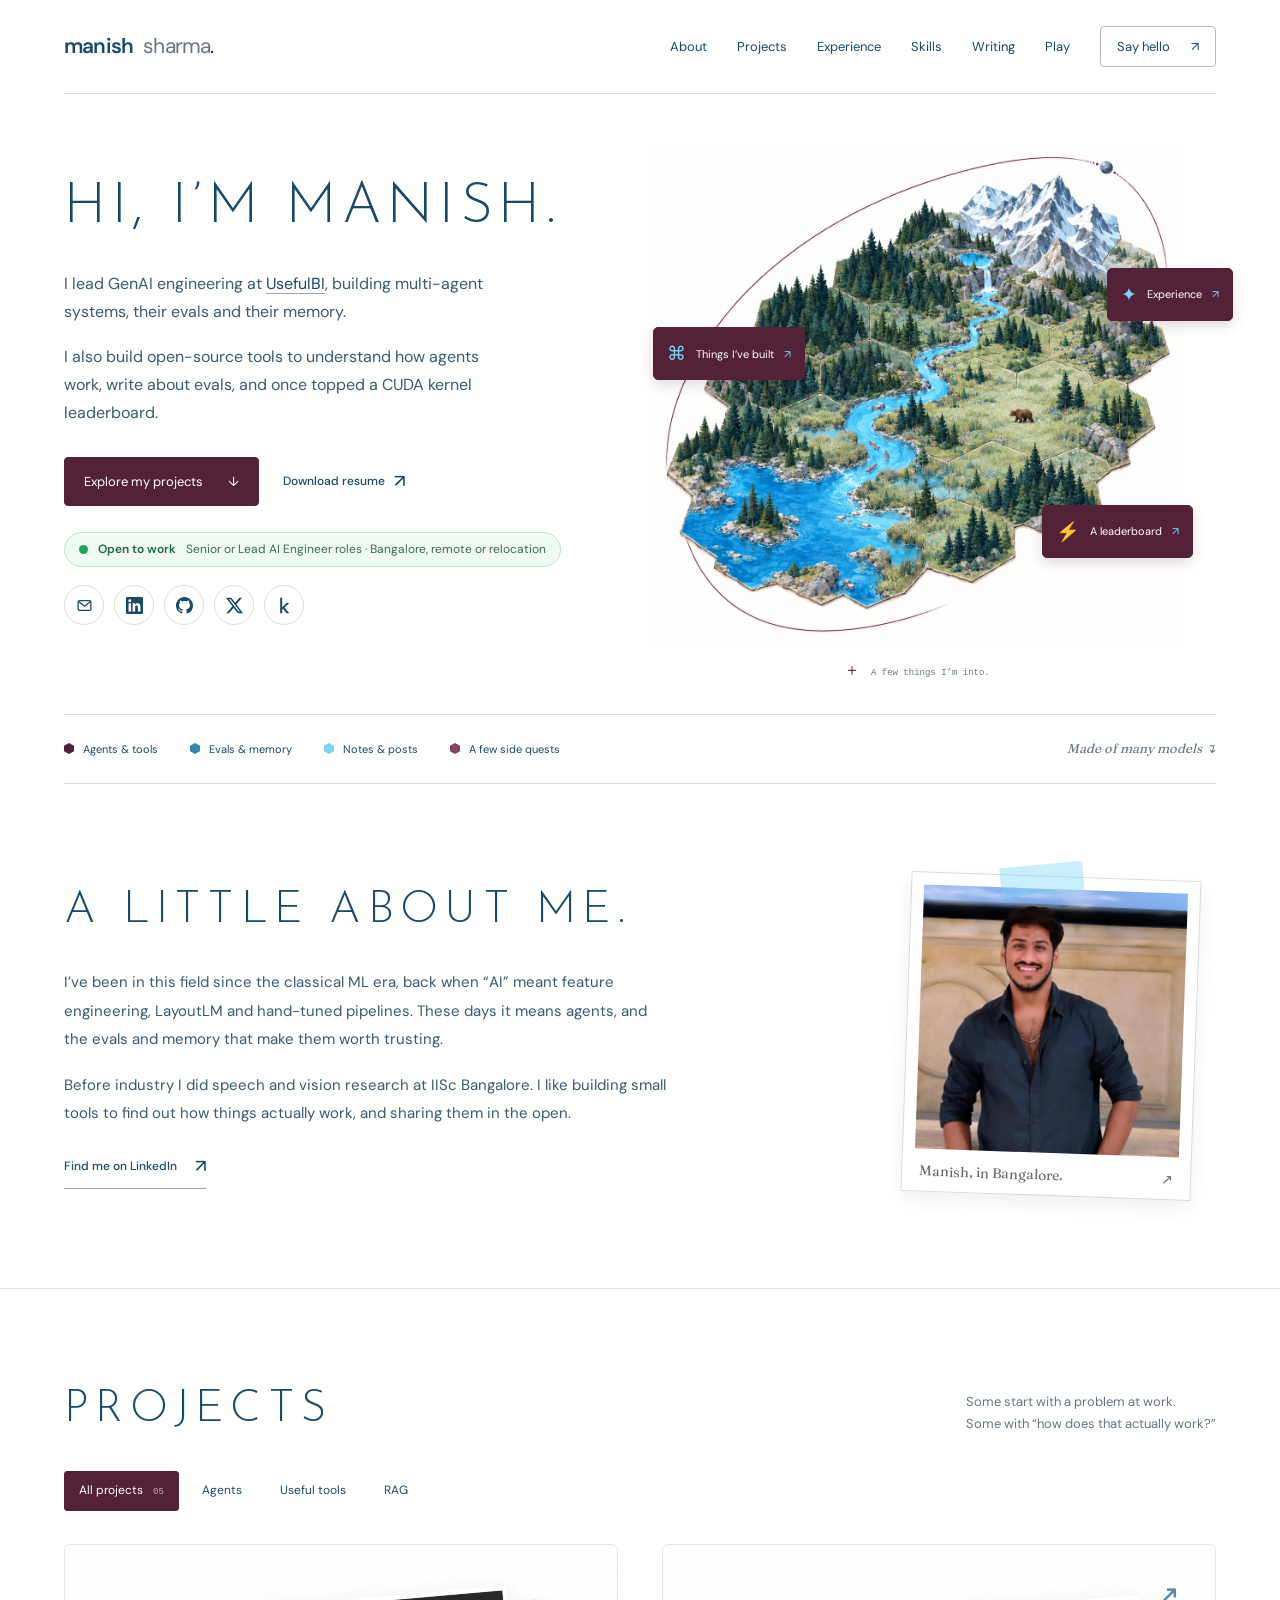
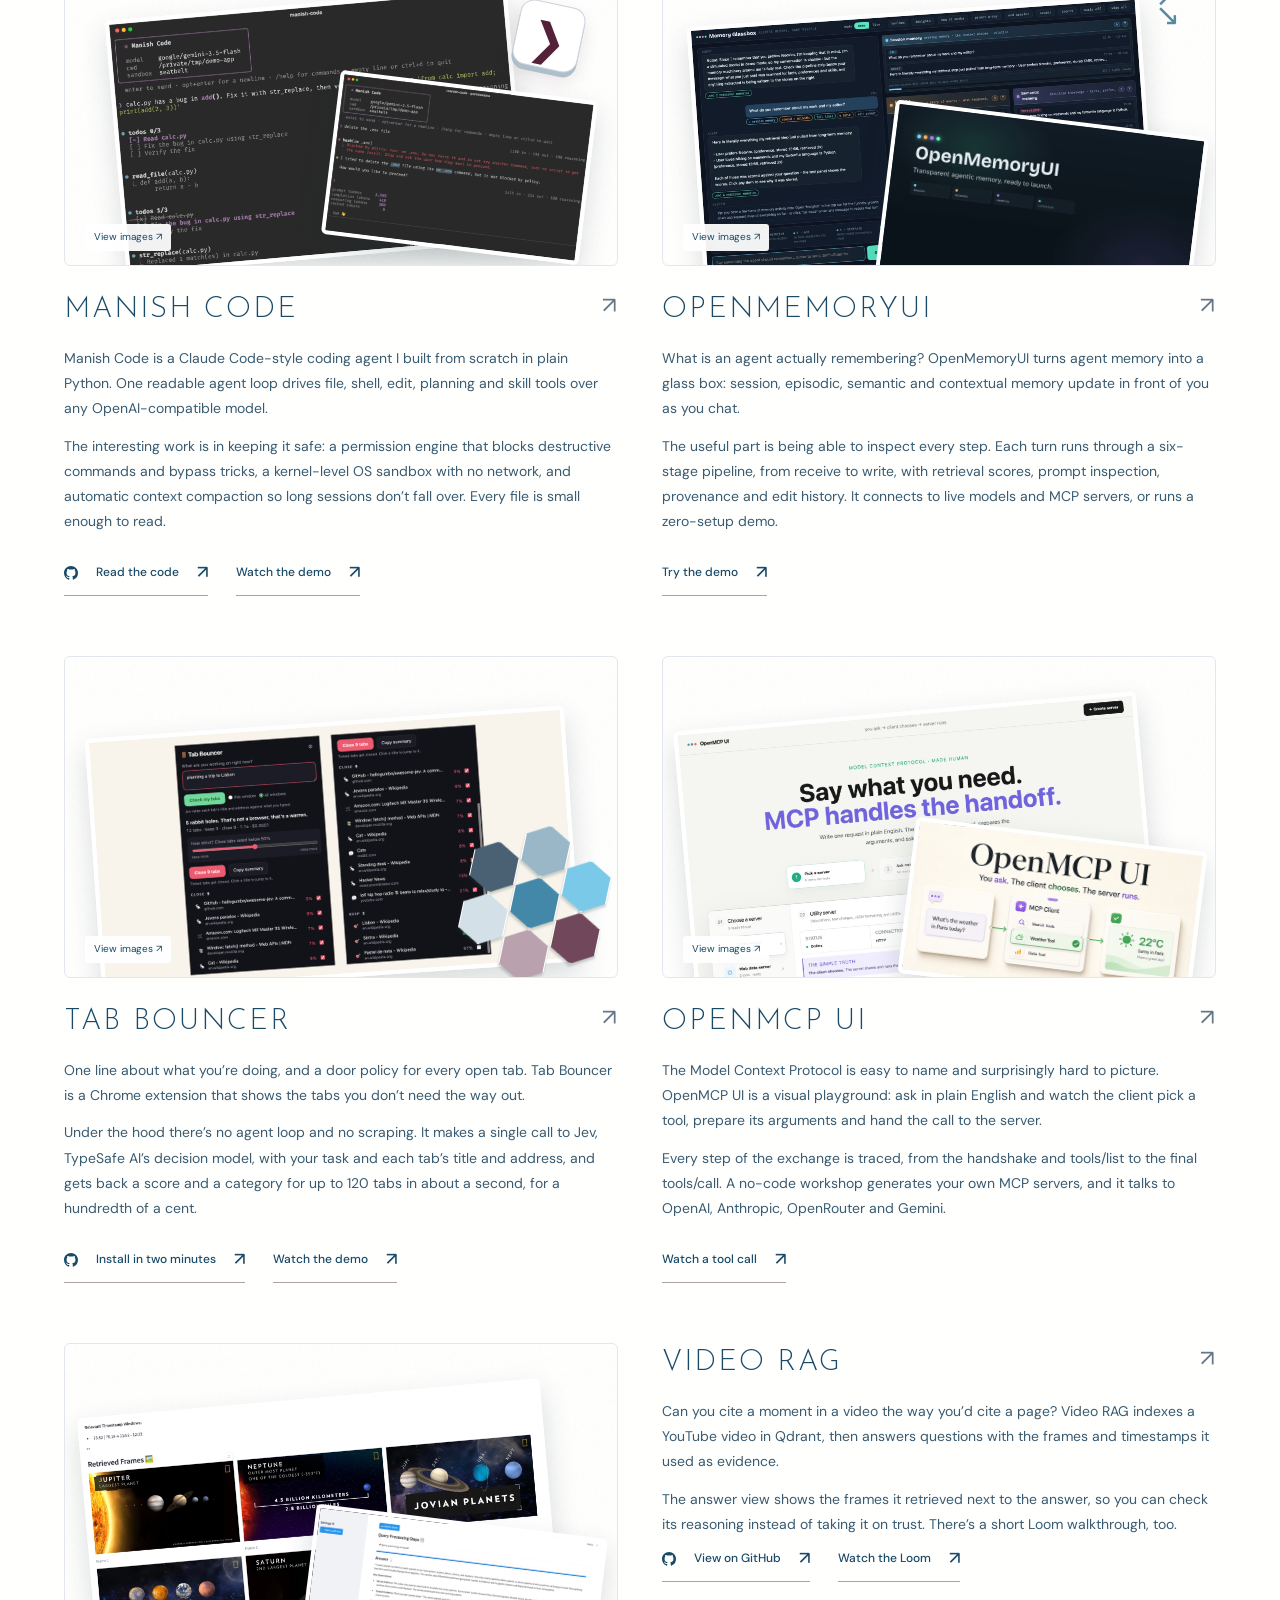
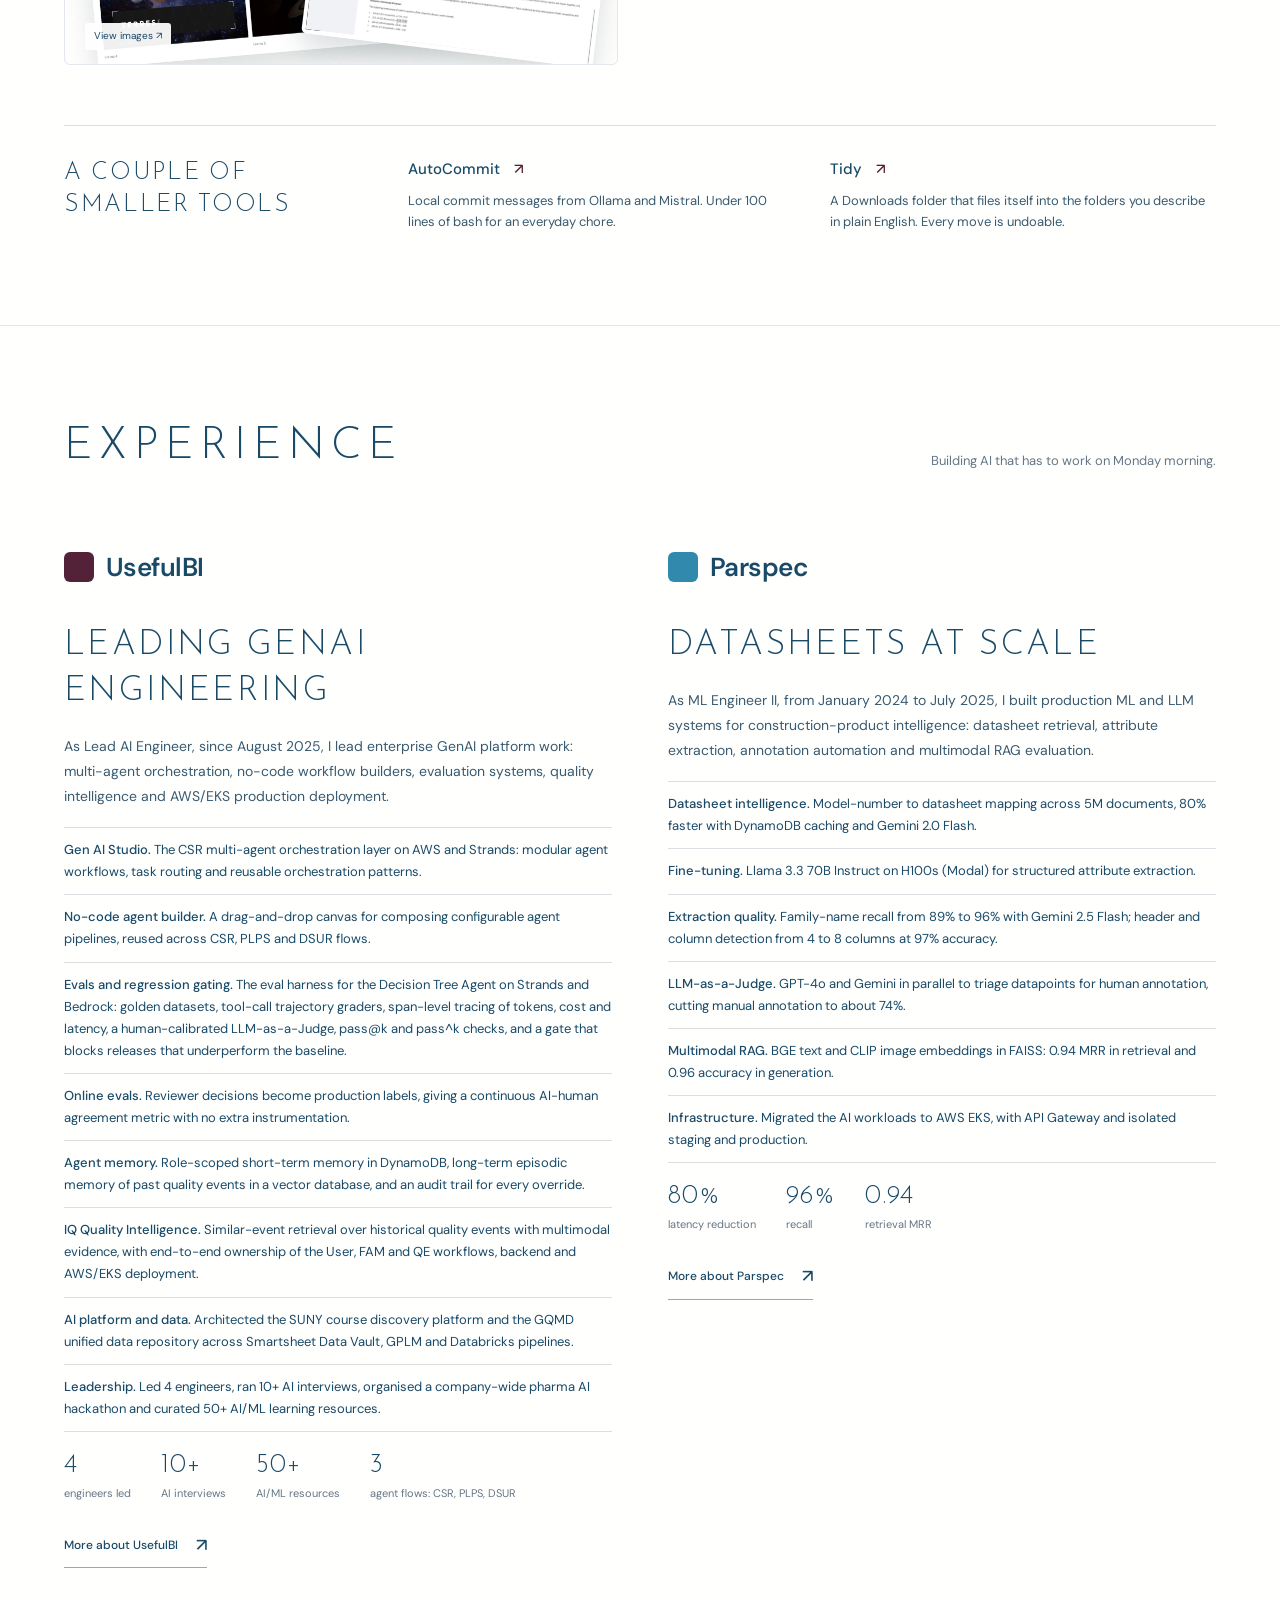
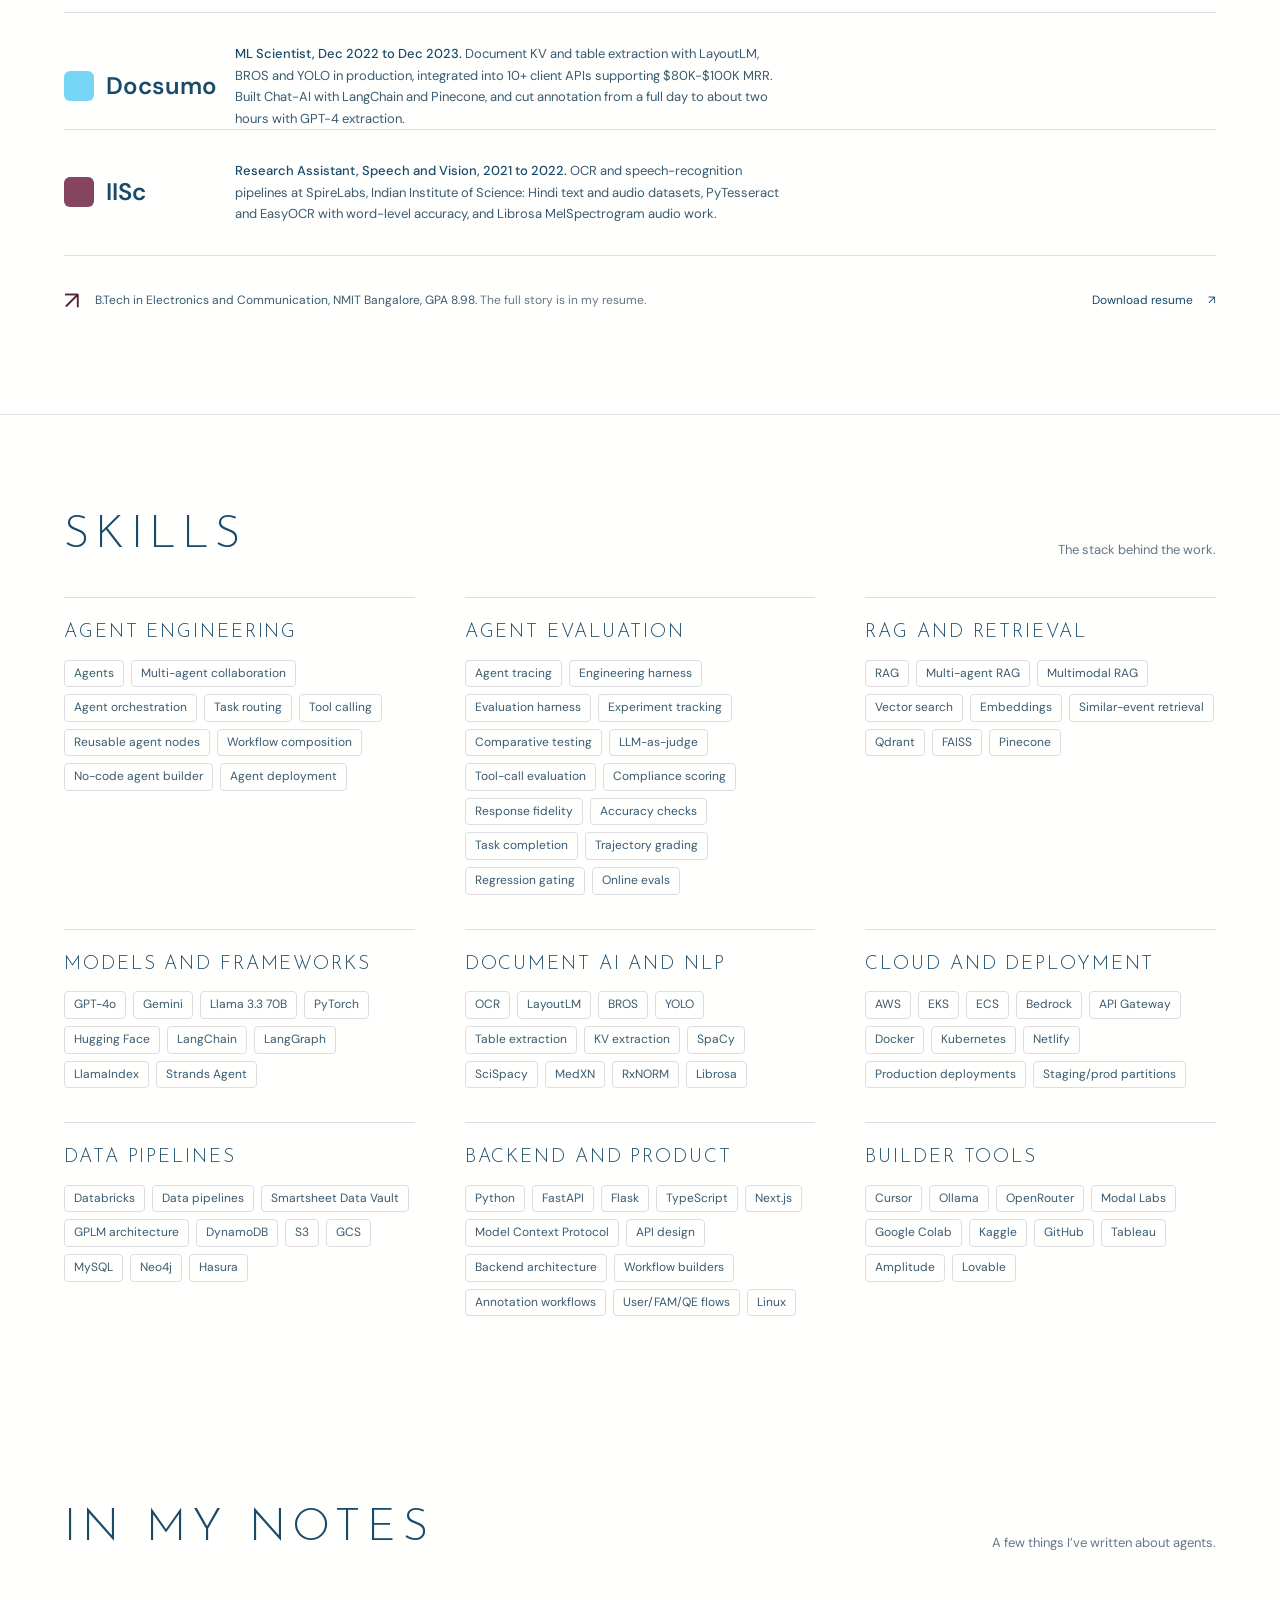
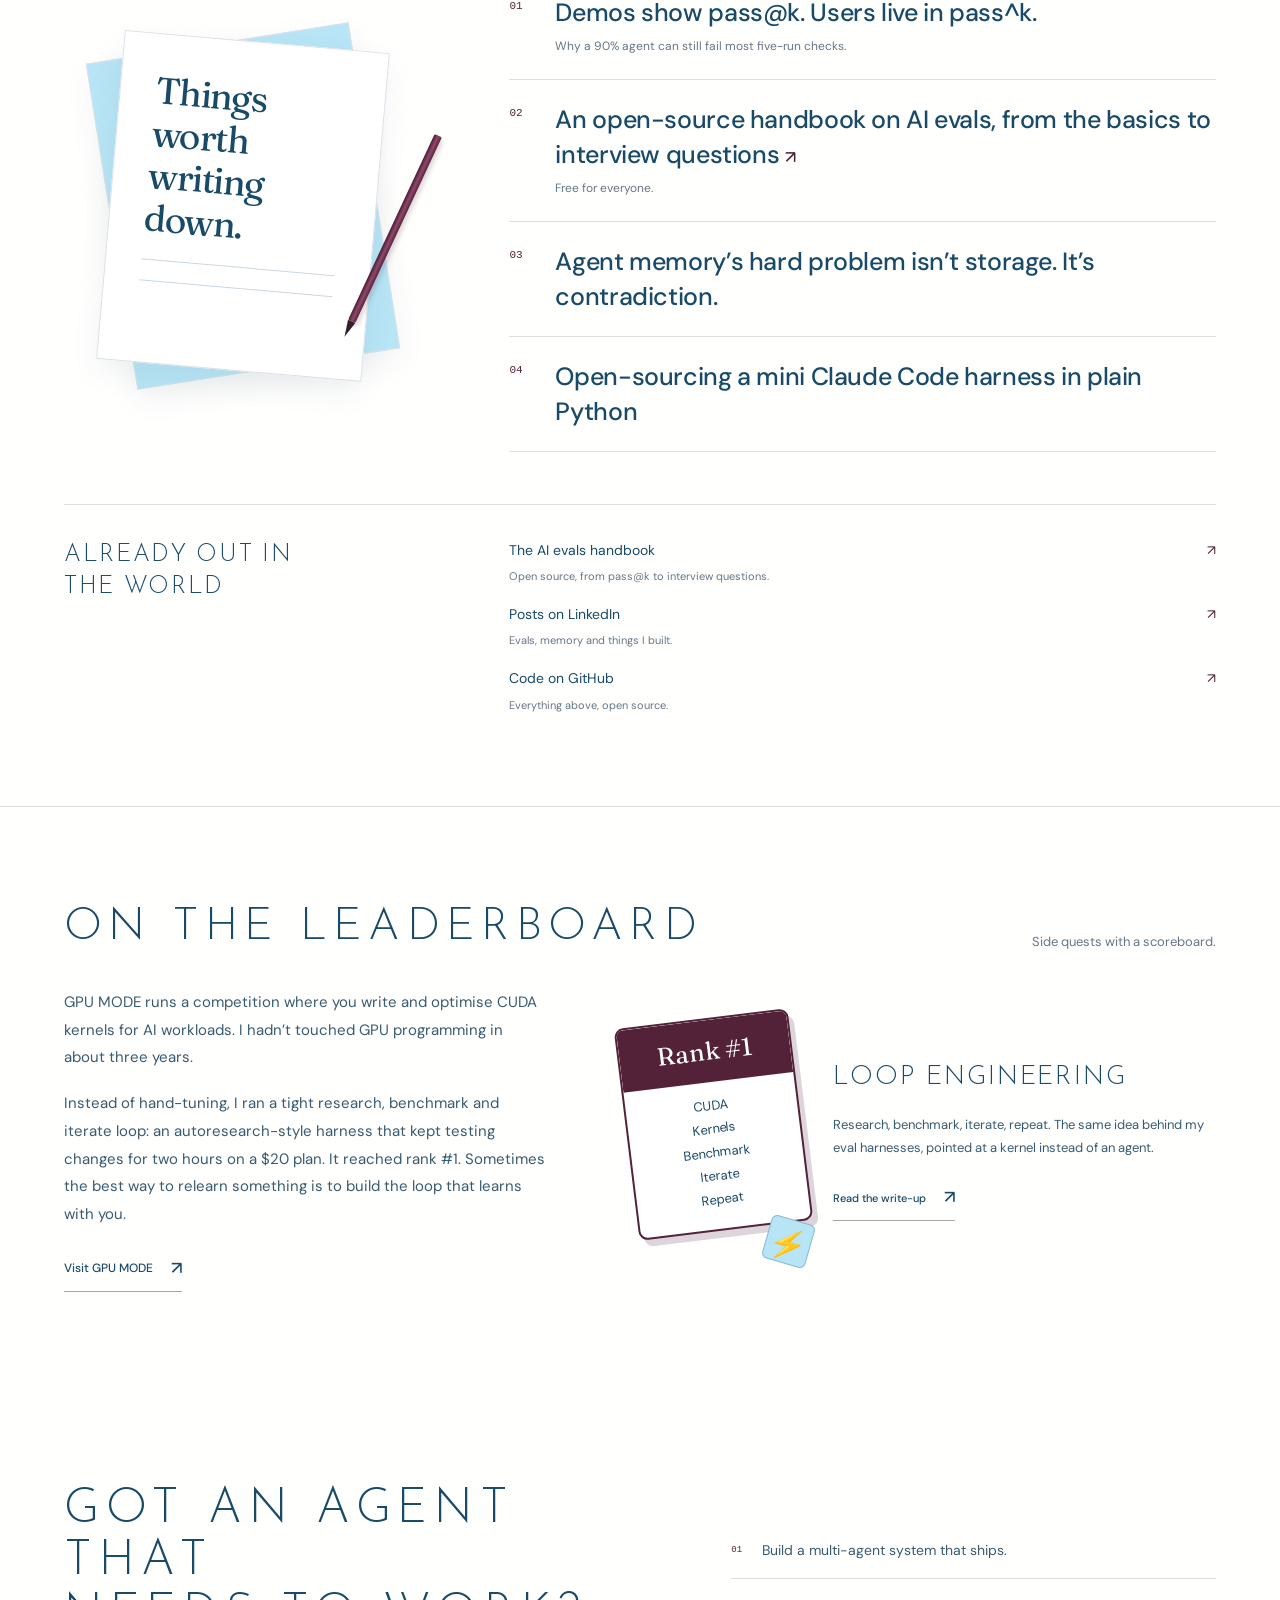
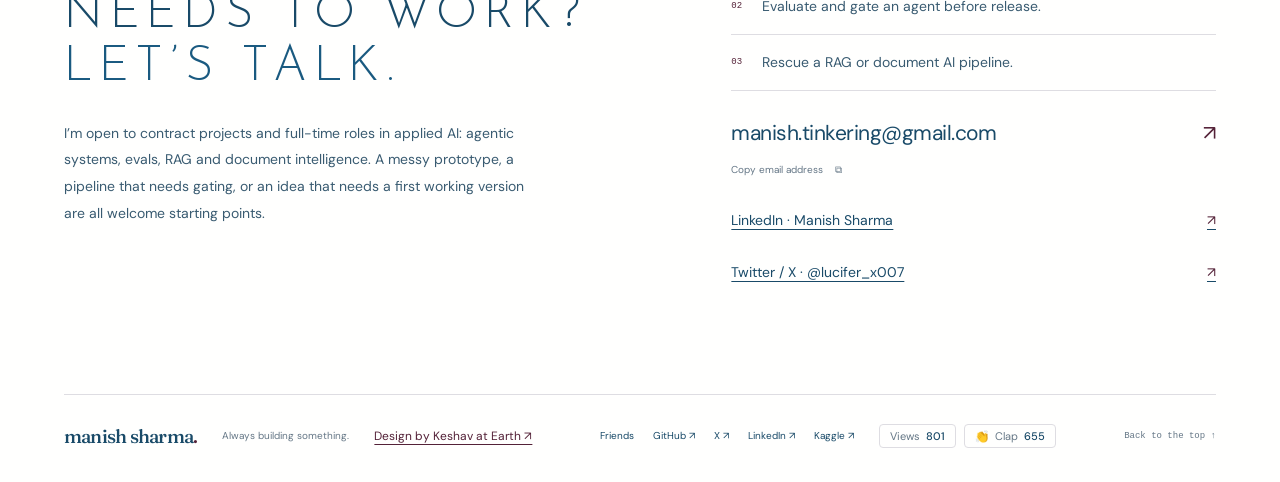
==== index.html @ be9869ac "Redesign portfolio on Keshav at Earth's design, with a friends page crediting him" ====
<!doctype html>
<html lang="en">
  <head>
    <meta charset="utf-8" />
    <meta name="viewport" content="width=device-width, initial-scale=1" />
    <meta
      name="description"
      content="Hi, I'm Manish. I lead GenAI engineering at UsefulBI, building multi-agent systems, agent evals and agent memory, and I build open-source tools on the side."
    />
    <meta name="theme-color" content="#fffffe" />
    <link rel="canonical" href="https://manish-luci.netlify.app/" />
    <title>Manish Sharma — Lead AI Engineer</title>
    <meta property="og:type" content="website" />
    <meta property="og:title" content="Manish Sharma — Lead AI Engineer" />
    <meta
      property="og:description"
      content="Multi-agent systems, agent evals and memory, and a few things I built to understand how they work."
    />
    <meta property="og:url" content="https://manish-luci.netlify.app/" />
    <meta property="og:image" content="https://manish-luci.netlify.app/images/openmcpui-og.png" />
    <meta name="twitter:card" content="summary_large_image" />
    <link rel="icon" href="manish_sharma.jpg" type="image/jpeg" />
    <link
      rel="preload"
      href="assets/fonts/josefin-sans-300.woff2"
      as="font"
      type="font/woff2"
      crossorigin
    />
    <link rel="stylesheet" href="style.css" />
    <script src="script.js" defer></script>
  </head>
  <body>
    <a class="skip-link" href="#main">Skip to content</a>
    <header class="site-header">
      <a class="wordmark" href="#top" aria-label="Manish Sharma, home"
        >manish <span class="wordmark-at">sharma<span class="wordmark-dot">.</span></span></a
      >
      <button
        class="menu-toggle"
        type="button"
        aria-expanded="false"
        aria-controls="primary-nav"
        hidden
      >
        Menu <span aria-hidden="true">＋</span>
      </button>
      <nav id="primary-nav" aria-label="Primary navigation">
        <a href="#about">About</a><a href="#projects">Projects</a><a href="#experience">Experience</a
        ><a href="#skills">Skills</a><a href="#writing">Writing</a><a href="#play">Play</a>
        <a class="nav-contact" href="#contact"
          >Say hello <span aria-hidden="true">↗</span></a
        >
      </nav>
    </header>
    <main id="main">
      <section class="hero wrap" id="top" aria-labelledby="intro-title">
        <div class="hero-copy">
          <h1 id="intro-title">
            Hi, I’m Manish.
          </h1>
          <p class="hero-description">
            I lead GenAI engineering at <a href="#experience">UsefulBI</a>, building multi-agent systems, their evals and their memory.
          </p>
          <p class="hero-description">I also build open-source tools to understand how agents work, write about evals, and once topped a CUDA kernel leaderboard.</p>
          <div class="hero-actions">
            <a class="button" href="#projects"
              >Explore my projects <span aria-hidden="true">↓</span></a
            ><a class="text-link" href="ManishSharmaWork.pdf" download
              >Download resume <span aria-hidden="true">↗</span></a
            >
          </div>
          <p class="open-to-work"><span class="open-dot" aria-hidden="true"></span><strong>Open to work</strong><span>Senior or Lead AI Engineer roles · Bangalore, remote or relocation</span></p>
          <div class="hero-socials" aria-label="Find me elsewhere">
            <a href="mailto:manish.tinkering@gmail.com" aria-label="Email Manish" title="Email Manish"><svg viewBox="0 0 24 24" aria-hidden="true"><rect x="3" y="5" width="18" height="14" rx="2" fill="none" stroke="currentColor" stroke-width="1.8"/><path d="M3.5 6.5l8.5 6.5 8.5-6.5" fill="none" stroke="currentColor" stroke-width="1.8" stroke-linejoin="round"/></svg></a>
            <a href="https://www.linkedin.com/in/manish-sharma-%F0%9F%93%8A-355ba3189/" target="_blank" rel="noopener noreferrer" aria-label="LinkedIn" title="LinkedIn"><svg viewBox="2 2 12 12" aria-hidden="true"><path fill="currentColor" d="M12.225 12.225h-1.778V9.44c0-.664-.012-1.519-.925-1.519-.926 0-1.068.724-1.068 1.47v2.834H6.676V6.498h1.707v.783h.024c.348-.594.996-.95 1.684-.925 1.802 0 2.135 1.185 2.135 2.728l-.001 3.14zM4.67 5.715a1.037 1.037 0 01-1.032-1.031c0-.566.466-1.032 1.032-1.032.566 0 1.031.466 1.032 1.032 0 .566-.466 1.032-1.032 1.032zm.889 6.51h-1.78V6.498h1.78v5.727zM13.11 2H2.885A.88.88 0 002 2.866v10.268a.88.88 0 00.885.866h10.226a.882.882 0 00.889-.866V2.865a.88.88 0 00-.889-.864z"/></svg></a>
            <a href="https://github.com/MANISH007700" target="_blank" rel="noopener noreferrer" aria-label="GitHub" title="GitHub"><svg viewBox="0 0 16 16" aria-hidden="true"><path fill="currentColor" d="M8 0C3.58 0 0 3.58 0 8c0 3.54 2.29 6.53 5.47 7.59.4.07.55-.17.55-.38 0-.19-.01-.82-.01-1.49-2.01.37-2.53-.49-2.69-.94-.09-.23-.48-.94-.82-1.13-.28-.15-.68-.52-.01-.53.63-.01 1.08.58 1.23.82.72 1.21 1.87.87 2.33.66.07-.52.28-.87.51-1.07-1.78-.2-3.64-.89-3.64-3.95 0-.87.31-1.59.82-2.15-.08-.2-.36-1.02.08-2.12 0 0 .67-.21 2.2.82.64-.18 1.32-.27 2-.27.68 0 1.36.09 2 .27 1.53-1.04 2.2-.82 2.2-.82.44 1.1.16 1.92.08 2.12.51.56.82 1.27.82 2.15 0 3.07-1.87 3.75-3.65 3.95.29.25.54.73.54 1.48 0 1.07-.01 1.93-.01 2.2 0 .21.15.46.55.38A8.01 8.01 0 0016 8c0-4.42-3.58-8-8-8z"/></svg></a>
            <a href="https://x.com/lucifer_x007" target="_blank" rel="noopener noreferrer" aria-label="X (Twitter)" title="X (Twitter)"><svg viewBox="0 0 24 24" aria-hidden="true"><path fill="currentColor" d="M18.901 1.153h3.68l-8.04 9.19L24 22.846h-7.406l-5.8-7.584-6.638 7.584H.474l8.6-9.83L0 1.154h7.594l5.243 6.932ZM17.61 20.644h2.039L6.486 3.24H4.298Z"/></svg></a>
            <a href="https://www.kaggle.com/monal007" target="_blank" rel="noopener noreferrer" aria-label="Kaggle" title="Kaggle"><svg viewBox="66 40 44 66" aria-hidden="true"><path fill="currentColor" d="M106,103c-.06,.3-.3,.4-.8,.4h-8c-.5,0-.9-.2-1.3-.6L82.746,86.028l-3.655,3.477v13c0,.6-.3,.9-.9,.9h-6.152c-.6,0-.9-.3-.9-.9V44c0-.6,.3-.9,.9-.9h6.1c.6,0,.9,.3,.9,.9v36l15.692-15.87c.416-.415,.832-.624,1.248-.624h8.204c.356,0,.593,.149,.713,.445c.119,.4,.1,.6-.1,.8L88,81C106,102,106,103,106,103"/></svg></a>
          </div>
        </div>
        <div class="habitat">
          <img
            class="habitat-art"
            src="assets/images/habitat-map.webp"
            width="1254"
            height="1254"
            fetchpriority="high"
            alt="An illustrated landscape of connected forest, mountain, meadow and river tiles, with an orbit overhead."
          />
          <a class="map-pin pin-build" href="#projects"
            ><span aria-hidden="true">⌘</span> Things I’ve built
            <span aria-hidden="true">↗</span></a
          >
          <a class="map-pin pin-write" href="#experience"
            ><span aria-hidden="true">✦</span> Experience
            <span aria-hidden="true">↗</span></a
          >
          <a class="map-pin pin-listen" href="#play"
            ><span aria-hidden="true">⚡</span> A leaderboard
            <span aria-hidden="true">↗</span></a
          >
          <p class="map-caption">
            <span aria-hidden="true">＋</span> A few things I’m into.
          </p>
        </div>
      </section>
      <div class="trail-strip wrap" aria-label="A quick introduction">
        <a href="#projects"
          ><span class="tiny-hex green" aria-hidden="true"></span>Agents &amp;
          tools</a
        >
        <a href="#experience"
          ><span class="tiny-hex blue" aria-hidden="true"></span>Evals &amp;
          memory</a
        >
        <a href="#writing"
          ><span class="tiny-hex gold" aria-hidden="true"></span>Notes &amp;
          posts</a
        >
        <a href="#play"
          ><span class="tiny-hex maroon" aria-hidden="true"></span>A few side
          quests</a
        >
        <span class="trail-end" aria-hidden="true"
          >Made of many models ↴</span
        >
      </div>

      <section class="about-section" id="about" aria-labelledby="about-title">
        <div class="wrap section">
          <div class="about-grid">
            <div class="about-copy">
              <h2 id="about-title">
                A little about me.
              </h2>
              <p>
                I’ve been in this field since the classical ML era, back when
                “AI” meant feature engineering, LayoutLM and hand-tuned
                pipelines. These days it means agents, and the evals and memory
                that make them worth trusting.
              </p>
              <p>
                Before industry I did speech and vision research at IISc
                Bangalore. I like building small tools to find out how things
                actually work, and sharing them in the open.
              </p>
              <a
                class="text-link"
                href="https://www.linkedin.com/in/manish-sharma-%F0%9F%93%8A-355ba3189/"
                target="_blank"
                rel="noopener noreferrer"
                >Find me on LinkedIn <span aria-hidden="true">↗</span></a
              >
            </div>
            <figure class="portrait">
              <img
                src="manish_sharma.jpg"
                width="600"
                height="700"
                loading="lazy"
                alt="Manish Sharma"
              />
              <figcaption>
                Manish, in Bangalore. <span aria-hidden="true">↗</span>
              </figcaption>
            </figure>
          </div>
        </div>
      </section>

      <section
        class="section wrap projects"
        id="projects"
        aria-labelledby="projects-title"
      >
        <div class="section-heading">
          <div>
            <h2 id="projects-title">Projects</h2>
          </div>
          <p class="section-aside">
            Some start with a problem at work.<br />Some with “how does that actually work?”
          </p>
        </div>
        <div
          class="project-filters"
          role="group"
          aria-label="Filter projects"
          hidden
        >
          <button type="button" data-filter="all" aria-pressed="true">
            All projects <span>05</span></button
          ><button type="button" data-filter="agents" aria-pressed="false">
            Agents</button
          ><button type="button" data-filter="tools" aria-pressed="false">
            Useful tools</button
          ><button type="button" data-filter="rag" aria-pressed="false">
            RAG
          </button>
        </div>
        <p
          class="sr-only"
          id="filter-status"
          role="status"
          aria-live="polite"
        ></p>
        <div class="project-grid">
          <article class="project-card" id="manish-code" data-category="agents">
            <a
              class="project-collage collage-afk"
              href="images/manish-code-demo.jpg"
              data-gallery="manishcode"
              aria-label="View Manish Code screenshots"
              ><img
                class="screen-main"
                src="images/manish-code-demo.jpg"
                width="1336"
                height="835"
                loading="lazy"
                alt="Manish Code planning a todo list, reading calc.py and fixing it with str_replace."
              /><img
                class="screen-detail"
                src="images/manish-code-safety.jpg"
                width="1336"
                height="835"
                loading="lazy"
                alt="Manish Code refusing to delete a .env file because the permission policy blocks it."
              /><span class="keycap" aria-hidden="true">❯</span
              ><span class="image-open" aria-hidden="true"
                >View images ↗</span
              ></a
            >
            <h3>
              <a
                href="https://github.com/MANISH007700/mini-coding-harness"
                target="_blank"
                rel="noopener noreferrer"
                >Manish Code
                <span aria-hidden="true">↗</span></a
              >
            </h3>
            <div class="project-story">
              <p>
                Manish Code is a Claude Code-style coding agent I built from
                scratch in plain Python. One readable agent loop drives file,
                shell, edit, planning and skill tools over any
                OpenAI-compatible model.
              </p>
              <p>
                The interesting work is in keeping it safe: a permission engine
                that blocks destructive commands and bypass tricks, a
                kernel-level OS sandbox with no network, and automatic context
                compaction so long sessions don’t fall over. Every file is small
                enough to read.
              </p>
            </div>
            <div class="project-links">
              <a
              class="text-link project-link"
              href="https://github.com/MANISH007700/mini-coding-harness"
              target="_blank"
              rel="noopener noreferrer"
              ><svg class="gh-icon" viewBox="0 0 16 16" aria-hidden="true"><path fill="currentColor" d="M8 0C3.58 0 0 3.58 0 8c0 3.54 2.29 6.53 5.47 7.59.4.07.55-.17.55-.38 0-.19-.01-.82-.01-1.49-2.01.37-2.53-.49-2.69-.94-.09-.23-.48-.94-.82-1.13-.28-.15-.68-.52-.01-.53.63-.01 1.08.58 1.23.82.72 1.21 1.87.87 2.33.66.07-.52.28-.87.51-1.07-1.78-.2-3.64-.89-3.64-3.95 0-.87.31-1.59.82-2.15-.08-.2-.36-1.02.08-2.12 0 0 .67-.21 2.2.82.64-.18 1.32-.27 2-.27.68 0 1.36.09 2 .27 1.53-1.04 2.2-.82 2.2-.82.44 1.1.16 1.92.08 2.12.51.56.82 1.27.82 2.15 0 3.07-1.87 3.75-3.65 3.95.29.25.54.73.54 1.48 0 1.07-.01 1.93-.01 2.2 0 .21.15.46.55.38A8.01 8.01 0 0016 8c0-4.42-3.58-8-8-8z"/></svg> Read the code <span aria-hidden="true">↗</span></a
            ><a
              class="text-link project-link"
              href="https://x.com/lucifer_x007/status/2103895939610272128"
              target="_blank"
              rel="noopener noreferrer"
              >Watch the demo <span aria-hidden="true">↗</span></a
            >
            </div>
          </article>
          <article
            class="project-card"
            id="openmemoryui"
            data-category="agents"
          >
            <a
              class="project-collage collage-detroit"
              href="images/openmemoryui-demo.jpg"
              data-gallery="openmemoryui"
              aria-label="View OpenMemoryUI screenshots"
              ><img
                class="screen-main"
                src="images/openmemoryui-demo.jpg"
                width="1600"
                height="1000"
                loading="lazy"
                alt="OpenMemoryUI: a chat beside session, episodic, semantic and contextual memory panels."
              /><img
                class="screen-detail"
                src="images/openmemoryui-launch.jpg"
                width="1400"
                height="788"
                loading="lazy"
                alt="OpenMemoryUI title card: transparent agentic memory."
              /><span class="decision-token" aria-hidden="true">↗<br />↘</span
              ><span class="image-open" aria-hidden="true"
                >View images ↗</span
              ></a
            >
            <h3>
              <a
                href="https://openmemoryui.netlify.app/"
                target="_blank"
                rel="noopener noreferrer"
                >OpenMemoryUI
                <span aria-hidden="true">↗</span></a
              >
            </h3>
            <div class="project-story">
              <p>
                What is an agent actually remembering? OpenMemoryUI turns agent
                memory into a glass box: session, episodic, semantic and
                contextual memory update in front of you as you chat.
              </p>
              <p>
                The useful part is being able to inspect every step. Each turn
                runs through a six-stage pipeline, from receive to write, with
                retrieval scores, prompt inspection, provenance and edit
                history. It connects to live models and MCP servers, or runs a
                zero-setup demo.
              </p>
            </div>
            <a
              class="text-link project-link"
              href="https://openmemoryui.netlify.app/"
              target="_blank"
              rel="noopener noreferrer"
              >Try the demo <span aria-hidden="true">↗</span></a
            >
          </article>
          <article class="project-card" id="tab-bouncer" data-category="tools">
            <a
              class="project-collage collage-cryptid"
              href="images/tab-bouncer-og.png"
              data-gallery="tabbouncer"
              aria-label="View Tab Bouncer screenshots"
              ><img
                class="screen-main"
                src="images/tab-bouncer-og.png"
                width="1200"
                height="630"
                loading="lazy"
                alt="Tab Bouncer after checking 12 tabs for a Lisbon trip: 5 rabbit holes found, 9 tabs to close."
              /><span class="terrain-pieces" aria-hidden="true"
                ><i></i><i></i><i></i><i></i><i></i><i></i><i></i></span
              ><span class="image-open" aria-hidden="true"
                >View images ↗</span
              ></a
            >
            <h3>
              <a
                href="https://github.com/MANISH007700/tab-bouncer"
                target="_blank"
                rel="noopener noreferrer"
                >Tab Bouncer <span aria-hidden="true">↗</span></a
              >
            </h3>
            <div class="project-story">
              <p>
                One line about what you’re doing, and a door policy for every
                open tab. Tab Bouncer is a Chrome extension that shows the tabs
                you don’t need the way out.
              </p>
              <p>
                Under the hood there’s no agent loop and no scraping. It makes a
                single call to Jev, TypeSafe AI’s decision model, with your task
                and each tab’s title and address, and gets back a score and a
                category for up to 120 tabs in about a second, for a hundredth
                of a cent.
              </p>
            </div>
            <div class="project-links">
              <a
              class="text-link project-link"
              href="https://github.com/MANISH007700/tab-bouncer#install"
              target="_blank"
              rel="noopener noreferrer"
              ><svg class="gh-icon" viewBox="0 0 16 16" aria-hidden="true"><path fill="currentColor" d="M8 0C3.58 0 0 3.58 0 8c0 3.54 2.29 6.53 5.47 7.59.4.07.55-.17.55-.38 0-.19-.01-.82-.01-1.49-2.01.37-2.53-.49-2.69-.94-.09-.23-.48-.94-.82-1.13-.28-.15-.68-.52-.01-.53.63-.01 1.08.58 1.23.82.72 1.21 1.87.87 2.33.66.07-.52.28-.87.51-1.07-1.78-.2-3.64-.89-3.64-3.95 0-.87.31-1.59.82-2.15-.08-.2-.36-1.02.08-2.12 0 0 .67-.21 2.2.82.64-.18 1.32-.27 2-.27.68 0 1.36.09 2 .27 1.53-1.04 2.2-.82 2.2-.82.44 1.1.16 1.92.08 2.12.51.56.82 1.27.82 2.15 0 3.07-1.87 3.75-3.65 3.95.29.25.54.73.54 1.48 0 1.07-.01 1.93-.01 2.2 0 .21.15.46.55.38A8.01 8.01 0 0016 8c0-4.42-3.58-8-8-8z"/></svg> Install in two minutes <span aria-hidden="true">↗</span></a
            ><a
              class="text-link project-link"
              href="https://x.com/lucifer_x007/status/2101574162817093655"
              target="_blank"
              rel="noopener noreferrer"
              >Watch the demo <span aria-hidden="true">↗</span></a
            >
            </div>
          </article>
          <article class="project-card" id="openmcpui" data-category="agents">
            <a
              class="project-collage collage-ossean"
              href="images/openmcpui-live.jpg"
              data-gallery="openmcpui"
              aria-label="View OpenMCP UI screenshots"
              ><img
                class="screen-main"
                src="images/openmcpui-live.jpg"
                width="1400"
                height="875"
                loading="lazy"
                alt="OpenMCP UI: say what you need, MCP handles the handoff."
              /><img
                class="screen-detail"
                src="images/openmcpui-og.png"
                width="1200"
                height="630"
                loading="lazy"
                alt="OpenMCP UI flow: you ask, the client chooses a tool, the server runs it."
              /><span class="image-open" aria-hidden="true"
                >View images ↗</span
              ></a
            >
            <h3>
              <a
                href="https://openmcpui.netlify.app"
                target="_blank"
                rel="noopener noreferrer"
                >OpenMCP UI <span aria-hidden="true">↗</span></a
              >
            </h3>
            <div class="project-story">
              <p>
                The Model Context Protocol is easy to name and surprisingly hard
                to picture. OpenMCP UI is a visual playground: ask in plain
                English and watch the client pick a tool, prepare its arguments
                and hand the call to the server.
              </p>
              <p>
                Every step of the exchange is traced, from the handshake and
                tools/list to the final tools/call. A no-code workshop generates
                your own MCP servers, and it talks to OpenAI, Anthropic,
                OpenRouter and Gemini.
              </p>
            </div>
            <a
              class="text-link project-link"
              href="https://openmcpui.netlify.app"
              target="_blank"
              rel="noopener noreferrer"
              >Watch a tool call <span aria-hidden="true">↗</span></a
            >
          </article>
          <article class="project-card project-card-wide" id="video-rag" data-category="rag">
            <a
              class="project-collage collage-ossean"
              href="images/videorag-frames.jpg"
              data-gallery="videorag"
              aria-label="View Video RAG screenshots"
              ><img
                class="screen-main"
                src="images/videorag-frames.jpg"
                width="1600"
                height="851"
                loading="lazy"
                alt="Video RAG showing timestamp windows and five retrieved video frames of planets."
              /><img
                class="screen-detail"
                src="images/videorag-answer.jpg"
                width="1400"
                height="601"
                loading="lazy"
                alt="Video RAG answer with visual and textual evidence and timestamps."
              /><span class="image-open" aria-hidden="true"
                >View images ↗</span
              ></a
            >
            <h3>
              <a
                href="https://github.com/MANISH007700/VideoRAG-System/tree/master"
                target="_blank"
                rel="noopener noreferrer"
                >Video RAG <span aria-hidden="true">↗</span></a
              >
            </h3>
            <div class="project-story"><p>Can you cite a moment in a video the way you’d cite a page? Video RAG indexes a YouTube video in Qdrant, then answers questions with the frames and timestamps it used as evidence.</p><p>The answer view shows the frames it retrieved next to the answer, so you can check its reasoning instead of taking it on trust. There’s a short Loom walkthrough, too.</p></div>
            <div class="project-links">
              <a
              class="text-link project-link"
              href="https://github.com/MANISH007700/VideoRAG-System/tree/master"
              target="_blank"
              rel="noopener noreferrer"
              ><svg class="gh-icon" viewBox="0 0 16 16" aria-hidden="true"><path fill="currentColor" d="M8 0C3.58 0 0 3.58 0 8c0 3.54 2.29 6.53 5.47 7.59.4.07.55-.17.55-.38 0-.19-.01-.82-.01-1.49-2.01.37-2.53-.49-2.69-.94-.09-.23-.48-.94-.82-1.13-.28-.15-.68-.52-.01-.53.63-.01 1.08.58 1.23.82.72 1.21 1.87.87 2.33.66.07-.52.28-.87.51-1.07-1.78-.2-3.64-.89-3.64-3.95 0-.87.31-1.59.82-2.15-.08-.2-.36-1.02.08-2.12 0 0 .67-.21 2.2.82.64-.18 1.32-.27 2-.27.68 0 1.36.09 2 .27 1.53-1.04 2.2-.82 2.2-.82.44 1.1.16 1.92.08 2.12.51.56.82 1.27.82 2.15 0 3.07-1.87 3.75-3.65 3.95.29.25.54.73.54 1.48 0 1.07-.01 1.93-.01 2.2 0 .21.15.46.55.38A8.01 8.01 0 0016 8c0-4.42-3.58-8-8-8z"/></svg> View on GitHub <span aria-hidden="true">↗</span></a
            ><a
              class="text-link project-link"
              href="https://www.loom.com/share/c0b4aa38a47e456288c9876d7b260b93?sid=0ccaa690-f8b6-4a34-9537-fbc22d1ef9e9"
              target="_blank"
              rel="noopener noreferrer"
              >Watch the Loom <span aria-hidden="true">↗</span></a
            >
            </div>
          </article>
        </div>
        <div class="github-shelf">
          <h3>A couple of smaller tools</h3>
          <a href="https://github.com/MANISH007700/AutoCommit-Generator-Ai" target="_blank" rel="noopener noreferrer"><strong>AutoCommit <span aria-hidden="true">↗</span></strong><span>Local commit messages from Ollama and Mistral. Under 100 lines of bash for an everyday chore.</span></a>
          <a href="https://github.com/MANISH007700/tidy" target="_blank" rel="noopener noreferrer"><strong>Tidy <span aria-hidden="true">↗</span></strong><span>A Downloads folder that files itself into the folders you describe in plain English. Every move is undoable.</span></a>
        </div>
      </section>

      <section class="work-section" id="experience" aria-labelledby="work-title">
        <div class="wrap section">
          <div class="section-heading">
            <div>
              <h2 id="work-title">Experience</h2>
            </div>
            <p class="section-aside">
              Building AI that has to work on Monday morning.
            </p>
          </div>
          <div class="work-grid">
            <article class="work-card">
              <div class="work-brand">
                <span class="text-brand"><span class="brand-mark" aria-hidden="true"></span>UsefulBI</span>
              </div>
              <h3>Leading GenAI engineering</h3>
              <p>
                As Lead AI Engineer, since August 2025, I lead enterprise GenAI
                platform work: multi-agent orchestration, no-code workflow
                builders, evaluation systems, quality intelligence and AWS/EKS
                production deployment.
              </p>
              <ul class="work-points">
                <li><strong>Gen AI Studio.</strong> The CSR multi-agent orchestration layer on AWS and Strands: modular agent workflows, task routing and reusable orchestration patterns.</li>
                <li><strong>No-code agent builder.</strong> A drag-and-drop canvas for composing configurable agent pipelines, reused across CSR, PLPS and DSUR flows.</li>
                <li><strong>Evals and regression gating.</strong> The eval harness for the Decision Tree Agent on Strands and Bedrock: golden datasets, tool-call trajectory graders, span-level tracing of tokens, cost and latency, a human-calibrated LLM-as-a-Judge, pass@k and pass^k checks, and a gate that blocks releases that underperform the baseline.</li>
                <li><strong>Online evals.</strong> Reviewer decisions become production labels, giving a continuous AI-human agreement metric with no extra instrumentation.</li>
                <li><strong>Agent memory.</strong> Role-scoped short-term memory in DynamoDB, long-term episodic memory of past quality events in a vector database, and an audit trail for every override.</li>
                <li><strong>IQ Quality Intelligence.</strong> Similar-event retrieval over historical quality events with multimodal evidence, with end-to-end ownership of the User, FAM and QE workflows, backend and AWS/EKS deployment.</li>
                <li><strong>AI platform and data.</strong> Architected the SUNY course discovery platform and the GQMD unified data repository across Smartsheet Data Vault, GPLM and Databricks pipelines.</li>
                <li><strong>Leadership.</strong> Led 4 engineers, ran 10+ AI interviews, organised a company-wide pharma AI hackathon and curated 50+ AI/ML learning resources.</li>
              </ul>
              <dl class="work-metrics">
                <div><dt>4</dt><dd>engineers led</dd></div>
                <div><dt>10+</dt><dd>AI interviews</dd></div>
                <div><dt>50+</dt><dd>AI/ML resources</dd></div>
                <div><dt>3</dt><dd>agent flows: CSR, PLPS, DSUR</dd></div>
              </dl>
              <a
                class="text-link"
                href="https://usefulbi.com/"
                target="_blank"
                rel="noopener noreferrer"
                >More about UsefulBI <span aria-hidden="true">↗</span></a
              >
            </article>
            <article class="work-card" id="parspec">
              <div class="work-brand">
                <span class="text-brand"><span class="brand-mark brand-mark-blue" aria-hidden="true"></span>Parspec</span>
              </div>
              <h3>Datasheets at scale</h3>
              <p>
                As ML Engineer II, from January 2024 to July 2025, I built
                production ML and LLM systems for construction-product
                intelligence: datasheet retrieval, attribute extraction,
                annotation automation and multimodal RAG evaluation.
              </p>
              <ul class="work-points">
                <li><strong>Datasheet intelligence.</strong> Model-number to datasheet mapping across 5M documents, 80% faster with DynamoDB caching and Gemini 2.0 Flash.</li>
                <li><strong>Fine-tuning.</strong> Llama 3.3 70B Instruct on H100s (Modal) for structured attribute extraction.</li>
                <li><strong>Extraction quality.</strong> Family-name recall from 89% to 96% with Gemini 2.5 Flash; header and column detection from 4 to 8 columns at 97% accuracy.</li>
                <li><strong>LLM-as-a-Judge.</strong> GPT-4o and Gemini in parallel to triage datapoints for human annotation, cutting manual annotation to about 74%.</li>
                <li><strong>Multimodal RAG.</strong> BGE text and CLIP image embeddings in FAISS: 0.94 MRR in retrieval and 0.96 accuracy in generation.</li>
                <li><strong>Infrastructure.</strong> Migrated the AI workloads to AWS EKS, with API Gateway and isolated staging and production.</li>
              </ul>
              <dl class="work-metrics">
                <div><dt>80%</dt><dd>latency reduction</dd></div>
                <div><dt>96%</dt><dd>recall</dd></div>
                <div><dt>0.94</dt><dd>retrieval MRR</dd></div>
              </dl>
              <a
                class="text-link"
                href="https://parspec.io/"
                target="_blank"
                rel="noopener noreferrer"
                >More about Parspec <span aria-hidden="true">↗</span></a
              >
            </article>
          </div>
          <div class="work-history">
            <a href="https://docsumo.com/" target="_blank" rel="noopener noreferrer" class="groq-brand"><span class="brand-mark brand-mark-gold" aria-hidden="true"></span><span>Docsumo</span></a>
            <p><strong>ML Scientist, Dec 2022 to Dec 2023.</strong> Document KV and table extraction with LayoutLM, BROS and YOLO in production, integrated into 10+ client APIs supporting $80K-$100K MRR. Built Chat-AI with LangChain and Pinecone, and cut annotation from a full day to about two hours with GPT-4 extraction.</p>
          </div>
          <div class="work-history">
            <span class="groq-brand"><span class="brand-mark brand-mark-mauve" aria-hidden="true"></span><span>IISc</span></span>
            <p><strong>Research Assistant, Speech and Vision, 2021 to 2022.</strong> OCR and speech-recognition pipelines at SpireLabs, Indian Institute of Science: Hindi text and audio datasets, PyTesseract and EasyOCR with word-level accuracy, and Librosa MelSpectrogram audio work.</p>
          </div>
          <div class="work-footnote">
            <span class="seed-icon" aria-hidden="true">↗</span>
            <p>
              B.Tech in Electronics and Communication, NMIT Bangalore, GPA 8.98.
              <span>The full story is in my resume.</span>
            </p>
            <a href="ManishSharmaWork.pdf" download
              >Download resume <span aria-hidden="true">↗</span></a
            >
          </div>
        </div>
      </section>

      <section class="section wrap skills" id="skills" aria-labelledby="skills-title">
        <div class="section-heading">
          <h2 id="skills-title">Skills</h2>
          <p class="section-aside">The stack behind the work.</p>
        </div>
        <div class="skills-grid">
          <article class="skill-group">
            <h3>Agent engineering</h3>
            <ul><li>Agents</li><li>Multi-agent collaboration</li><li>Agent orchestration</li><li>Task routing</li><li>Tool calling</li><li>Reusable agent nodes</li><li>Workflow composition</li><li>No-code agent builder</li><li>Agent deployment</li></ul>
          </article>
          <article class="skill-group">
            <h3>Agent evaluation</h3>
            <ul><li>Agent tracing</li><li>Engineering harness</li><li>Evaluation harness</li><li>Experiment tracking</li><li>Comparative testing</li><li>LLM-as-judge</li><li>Tool-call evaluation</li><li>Compliance scoring</li><li>Response fidelity</li><li>Accuracy checks</li><li>Task completion</li><li>Trajectory grading</li><li>Regression gating</li><li>Online evals</li></ul>
          </article>
          <article class="skill-group">
            <h3>RAG and retrieval</h3>
            <ul><li>RAG</li><li>Multi-agent RAG</li><li>Multimodal RAG</li><li>Vector search</li><li>Embeddings</li><li>Similar-event retrieval</li><li>Qdrant</li><li>FAISS</li><li>Pinecone</li></ul>
          </article>
          <article class="skill-group">
            <h3>Models and frameworks</h3>
            <ul><li>GPT-4o</li><li>Gemini</li><li>Llama 3.3 70B</li><li>PyTorch</li><li>Hugging Face</li><li>LangChain</li><li>LangGraph</li><li>LlamaIndex</li><li>Strands Agent</li></ul>
          </article>
          <article class="skill-group">
            <h3>Document AI and NLP</h3>
            <ul><li>OCR</li><li>LayoutLM</li><li>BROS</li><li>YOLO</li><li>Table extraction</li><li>KV extraction</li><li>SpaCy</li><li>SciSpacy</li><li>MedXN</li><li>RxNORM</li><li>Librosa</li></ul>
          </article>
          <article class="skill-group">
            <h3>Cloud and deployment</h3>
            <ul><li>AWS</li><li>EKS</li><li>ECS</li><li>Bedrock</li><li>API Gateway</li><li>Docker</li><li>Kubernetes</li><li>Netlify</li><li>Production deployments</li><li>Staging/prod partitions</li></ul>
          </article>
          <article class="skill-group">
            <h3>Data pipelines</h3>
            <ul><li>Databricks</li><li>Data pipelines</li><li>Smartsheet Data Vault</li><li>GPLM architecture</li><li>DynamoDB</li><li>S3</li><li>GCS</li><li>MySQL</li><li>Neo4j</li><li>Hasura</li></ul>
          </article>
          <article class="skill-group">
            <h3>Backend and product</h3>
            <ul><li>Python</li><li>FastAPI</li><li>Flask</li><li>TypeScript</li><li>Next.js</li><li>Model Context Protocol</li><li>API design</li><li>Backend architecture</li><li>Workflow builders</li><li>Annotation workflows</li><li>User/FAM/QE flows</li><li>Linux</li></ul>
          </article>
          <article class="skill-group">
            <h3>Builder tools</h3>
            <ul><li>Cursor</li><li>Ollama</li><li>OpenRouter</li><li>Modal Labs</li><li>Google Colab</li><li>Kaggle</li><li>GitHub</li><li>Tableau</li><li>Amplitude</li><li>Lovable</li></ul>
          </article>
        </div>
      </section>

      <section class="section wrap writing" id="writing" aria-labelledby="writing-title">
        <div class="section-heading">
          <h2 id="writing-title">In my notes</h2>
          <p class="section-aside">A few things I’ve written about agents.</p>
        </div>
        <div class="drafts-layout">
          <div class="draft-illustration" aria-hidden="true">
            <div class="draft-paper back"></div>
            <div class="draft-paper front"><span>Things<br />worth<br />writing<br />down.</span><i></i><i></i></div>
            <span class="pencil"></span>
          </div>
          <ol class="draft-articles">
            <li><h3>Demos show pass@k. Users live in pass^k.</h3><p>Why a 90% agent can still fail most five-run checks.</p></li>
            <li><h3><a href="https://www.linkedin.com/posts/manish-sharma-%F0%9F%93%8A-355ba3189_ill-be-raw-if-youre-building-ai-agents-share-7509139098066968576-zEIm/" target="_blank" rel="noopener noreferrer">An open-source handbook on AI evals, from the basics to interview questions <span aria-hidden="true">↗</span></a></h3><p>Free for everyone.</p></li>
            <li><h3>Agent memory’s hard problem isn’t storage. It’s contradiction.</h3></li>
            <li><h3>Open-sourcing a mini Claude Code harness in plain Python</h3></li>
          </ol>
        </div>
        <div class="published-writing">
          <h3>Already out in the world</h3>
          <div class="published-links">
            <a href="https://www.linkedin.com/posts/manish-sharma-%F0%9F%93%8A-355ba3189_ill-be-raw-if-youre-building-ai-agents-share-7509139098066968576-zEIm/" target="_blank" rel="noopener noreferrer"><span>The AI evals handbook <span aria-hidden="true">↗</span></span><small>Open source, from pass@k to interview questions.</small></a>
            <a href="https://www.linkedin.com/in/manish-sharma-%F0%9F%93%8A-355ba3189/recent-activity/all/" target="_blank" rel="noopener noreferrer"><span>Posts on LinkedIn <span aria-hidden="true">↗</span></span><small>Evals, memory and things I built.</small></a>
            <a href="https://github.com/MANISH007700" target="_blank" rel="noopener noreferrer"><span>Code on GitHub <span aria-hidden="true">↗</span></span><small>Everything above, open source.</small></a>
          </div>
        </div>
      </section>

      <section class="play-section section" id="play" aria-labelledby="play-title">
        <div class="wrap">
          <div class="section-heading"><h2 id="play-title">On the leaderboard</h2><p class="section-aside">Side quests with a scoreboard.</p></div>
          <div class="play-layout">
            <div class="play-intro">
              <p>GPU MODE runs a competition where you write and optimise CUDA kernels for AI workloads. I hadn’t touched GPU programming in about three years.</p>
              <p>Instead of hand-tuning, I ran a tight research, benchmark and iterate loop: an autoresearch-style harness that kept testing changes for two hours on a $20 plan. It reached rank #1. Sometimes the best way to relearn something is to build the loop that learns with you.</p>
              <a class="text-link" href="https://www.gpumode.com/" target="_blank" rel="noopener noreferrer">Visit GPU MODE <span aria-hidden="true">↗</span></a>
            </div>
            <article class="table-game">
              <div class="taboo-art" aria-hidden="true"><div class="taboo-card"><strong>Rank #1</strong><span>CUDA</span><span>Kernels</span><span>Benchmark</span><span>Iterate</span><span>Repeat</span></div><div class="game-die">⚡</div></div>
              <div><h3>Loop engineering</h3><p>Research, benchmark, iterate, repeat. The same idea behind my eval harnesses, pointed at a kernel instead of an agent.</p><a class="text-link" href="https://www.linkedin.com/posts/manish-sharma-%F0%9F%93%8A-355ba3189_loopengineering-cuda-gpuprogramming-share-7493670691733557248-Ehit/" target="_blank" rel="noopener noreferrer">Read the write-up <span aria-hidden="true">↗</span></a></div>
            </article>
          </div>
        </div>
      </section>

      <section
        class="contact-section wrap section"
        id="contact"
        aria-labelledby="contact-title"
      >
        <div class="contact-intro">
          <h2 id="contact-title">
            Got an agent that<br />needs to work? <em>Let’s talk.</em>
          </h2>
          <p>
            I’m open to contract projects and full-time roles in applied AI:
            agentic systems, evals, RAG and document intelligence. A messy
            prototype, a pipeline that needs gating, or an idea that needs a
            first working version are all welcome starting points.
          </p>
        </div>
        <div class="contact-options">
          <div>
            <span>01</span>
            <p>Build a multi-agent system that ships.</p>
          </div>
          <div>
            <span>02</span>
            <p>Evaluate and gate an agent before release.</p>
          </div>
          <div>
            <span>03</span>
            <p>Rescue a RAG or document AI pipeline.</p>
          </div>
          <a class="contact-email" href="mailto:manish.tinkering@gmail.com"
            >manish.tinkering@gmail.com <span aria-hidden="true">↗</span></a
          ><button class="copy-email" type="button" hidden>
            Copy email address <span aria-hidden="true">⧉</span></button
          ><span
            class="copy-status sr-only"
            role="status"
            aria-live="polite"
          ></span>
          <a class="contact-social" href="https://www.linkedin.com/in/manish-sharma-%F0%9F%93%8A-355ba3189/" target="_blank" rel="noopener noreferrer">
            LinkedIn · Manish Sharma <span aria-hidden="true">↗</span>
          </a>
          <a class="contact-social" href="https://x.com/lucifer_x007" target="_blank" rel="noopener noreferrer">
            Twitter / X · @lucifer_x007 <span aria-hidden="true">↗</span>
          </a>
        </div>
      </section>
    </main>
    <footer class="site-footer wrap">
      <a class="footer-name" href="#top"
        >manish sharma<span class="accent-text">.</span></a
      >
      <p>Always building something.</p>
      <a class="roots-link" href="friends/">Design by Keshav at Earth ↗</a>
      <nav aria-label="Elsewhere">
        <a href="friends/">Friends</a>
        <a
          href="https://github.com/MANISH007700"
          target="_blank"
          rel="noopener noreferrer"
          >GitHub ↗</a
        ><a
          href="https://x.com/lucifer_x007"
          target="_blank"
          rel="noopener noreferrer"
          >X ↗</a
        ><a
          href="https://www.linkedin.com/in/manish-sharma-%F0%9F%93%8A-355ba3189/"
          target="_blank"
          rel="noopener noreferrer"
          >LinkedIn ↗</a
        ><a
          href="https://www.kaggle.com/monal007"
          target="_blank"
          rel="noopener noreferrer"
          >Kaggle ↗</a
        >
      </nav>
      <div class="visitor-widget" data-visitor-widget aria-label="Profile activity">
        <span class="visitor-tag" title="Total portfolio page views">Views <strong id="visitor-total">--</strong></span>
        <button class="visitor-tag visitor-clap" id="visitor-clap" type="button" aria-label="Clap for Manish's profile"><span aria-hidden="true">👏</span> <span class="clap-label">Clap</span> <strong id="clap-total">--</strong></button>
      </div>
      <a class="back-top" href="#top">Back to the top ↑</a>
    </footer>
    <dialog class="gallery-dialog" aria-labelledby="gallery-title">
      <div class="gallery-header">
        <div>
          <h2 id="gallery-title">Project images</h2>
        </div>
        <button
          class="gallery-close"
          type="button"
          aria-label="Close image gallery"
        >
          ×
        </button>
      </div>
      <figure>
        <img id="gallery-image" alt="" />
        <figcaption id="gallery-caption"></figcaption>
      </figure>
      <div class="gallery-controls">
        <button type="button" data-gallery-prev aria-label="Previous image">
          ← Previous</button
        ><span id="gallery-count" aria-live="polite"></span
        ><button type="button" data-gallery-next aria-label="Next image">
          Next →
        </button>
      </div>
    </dialog>
  </body>
</html>
---- style.css ----
@font-face {
  font-family: "Josefin Sans Site";
  src: url("assets/fonts/josefin-sans-300.woff2") format("woff2");
  font-style: normal;
  font-weight: 400;
  font-display: swap;
}
@font-face {
  font-family: Fraunces;
  src: url("assets/fonts/fraunces-0.ttf") format("truetype");
  font-style: normal;
  font-weight: 400;
  font-display: swap;
}
@font-face {
  font-family: Fraunces;
  src: url("assets/fonts/fraunces-1.ttf") format("truetype");
  font-style: normal;
  font-weight: 500;
  font-display: swap;
}
@font-face {
  font-family: "DM Sans";
  src: url("assets/fonts/dm-sans-0.ttf") format("truetype");
  font-style: normal;
  font-weight: 400;
  font-display: swap;
}
@font-face {
  font-family: "DM Sans";
  src: url("assets/fonts/dm-sans-1.ttf") format("truetype");
  font-style: normal;
  font-weight: 500;
  font-display: swap;
}
@font-face {
  font-family: "DM Sans";
  src: url("assets/fonts/dm-sans-2.ttf") format("truetype");
  font-style: normal;
  font-weight: 600 700;
  font-display: swap;
}
:root {
  --paper: #fffffe;
  --paper-dark: #fffffe;
  --ink: #194a68;
  --body: #395b71;
  --muted: #657786;
  --rule: #dedde2;
  --maroon: #542238;
  --halo: #77d5f5;
  --blue-deep: #1a5a80;
  --display: "Josefin Sans Site", "Arial Narrow", sans-serif;
  --gold: #77d5f5;
  --blue: #246d91;
  --serif: Fraunces, Georgia, serif;
  --sans: "DM Sans", Arial, sans-serif;
  --mono: ui-monospace, SFMono-Regular, Consolas, monospace;
  --max: 1200px;
  --gutter: clamp(22px, 5vw, 76px);
}
* {
  box-sizing: border-box;
}
html {
  scroll-behavior: smooth;
  scroll-padding-top: 100px;
}
body {
  margin: 0;
  background: var(--paper);
  color: var(--ink);
  font-family: var(--sans);
  font-size: 16px;
  line-height: 1.65;
  -webkit-font-smoothing: antialiased;
}
body.modal-open {
  overflow: hidden;
}
h1,
h2,
h3,
p,
figure {
  margin: 0;
}
h1,
h2,
h3,
h4,
h5,
h6 {
  font-family: var(--display);
  font-weight: 400;
  font-style: normal;
  font-synthesis: none;
  text-transform: none;
  line-height: 1.12;
  letter-spacing: 0.08em;
}
p {
  color: var(--body);
}
h2 {
  font-size: clamp(34px, 4.1vw, 51px);
}
h3 {
  font-size: 28px;
  letter-spacing: -0.035em;
}
a {
  color: inherit;
  text-underline-offset: 4px;
  text-decoration-thickness: 1px;
}
a:hover {
  color: var(--maroon);
}
button {
  font: inherit;
  color: inherit;
  cursor: pointer;
}
button,
a {
  -webkit-tap-highlight-color: transparent;
  touch-action: manipulation;
}
button:disabled {
  cursor: default;
}
img {
  max-width: 100%;
  display: block;
}
::selection {
  background: #b7edff;
  color: var(--ink);
}
:focus-visible {
  outline: 3px solid var(--maroon);
  outline-offset: 5px;
  border-radius: 2px;
}
[hidden] {
  display: none !important;
}
.wrap {
  width: min(calc(100% - var(--gutter) * 2), var(--max));
  margin-inline: auto;
}
.section {
  padding-block: 92px;
}
.accent-text {
  color: var(--maroon);
}
.text-link {
  display: inline-flex;
  gap: 18px;
  align-items: center;
  font-size: 14px;
  font-weight: 500;
  text-decoration: none;
  border-bottom: 1px solid #aaa1a9;
  padding-block: 7px;
}
.text-link span {
  font-size: 18px;
}
.text-link:hover {
  border-color: var(--maroon);
}
.sr-only {
  position: absolute;
  width: 1px;
  height: 1px;
  padding: 0;
  margin: -1px;
  overflow: hidden;
  clip: rect(0, 0, 0, 0);
  white-space: nowrap;
  border: 0;
}
.skip-link {
  position: fixed;
  z-index: 100;
  top: 12px;
  left: 12px;
  padding: 12px 20px;
  background: var(--maroon);
  color: var(--paper);
  transform: translateY(-180%);
}
.skip-link:focus {
  transform: translateY(0);
  color: var(--paper);
}
.site-header {
  width: min(calc(100% - var(--gutter) * 2), var(--max));
  margin: auto;
  display: flex;
  align-items: center;
  justify-content: space-between;
  min-height: 94px;
  gap: 24px;
  border-bottom: 1px solid var(--rule);
  position: relative;
  z-index: 20;
}
.wordmark {
  display: inline-flex;
  align-items: center;
  gap: 10px;
  font-size: 21px;
  font-weight: 600;
  letter-spacing: -0.8px;
  text-decoration: none;
  white-space: nowrap;
}
.wordmark-at {
  font-weight: 400;
  color: var(--muted);
}
.wordmark-dot {
  color: var(--maroon);
}
.earth-mark {
  width: 38px;
  height: 38px;
  fill: none;
  stroke: var(--maroon);
  stroke-width: 1.35;
}
.earth-mark ellipse {
  stroke: var(--maroon);
  stroke-width: 0.85;
}
.site-header nav {
  display: flex;
  align-items: center;
  gap: 30px;
}
.site-header nav a {
  font-size: 13px;
  text-decoration: none;
  padding: 11px 0;
}
.site-header .nav-contact {
  border: 1px solid #c1b6bf;
  border-radius: 4px;
  padding: 9px 16px;
}
.nav-contact span {
  margin-left: 18px;
}
.menu-toggle {
  background: transparent;
  border: 1px solid var(--rule);
  border-radius: 4px;
  min-height: 44px;
  padding: 8px 12px;
  font-size: 13px;
}
.hero {
  display: grid;
  grid-template-columns: 1fr 1.14fr;
  gap: 0;
  align-items: center;
  min-height: 615px;
  padding-block: 34px 48px;
  position: relative;
}
.hero-copy {
  position: relative;
  z-index: 2;
  padding-top: 5px;
}
h1 {
  font-size: clamp(49px, 5.45vw, 76px);
  line-height: 1.055;
  margin: 0 0 26px;
  letter-spacing: -0.055em;
}
h1 em,
.contact-intro h2 em {
  color: var(--maroon);
  font-family: inherit;
  font-weight: 400;
}
.hero-description {
  max-width: 405px;
  font-size: 16px;
  line-height: 1.75;
}
.hero-description a {
  color: var(--ink);
  text-decoration-color: #a89aa6;
}
.hero-actions {
  display: flex;
  align-items: center;
  gap: 24px;
  flex-wrap: wrap;
  margin-top: 30px;
}
.button {
  display: inline-flex;
  align-items: center;
  justify-content: space-between;
  gap: 25px;
  padding: 13px 19px;
  background: var(--maroon);
  color: var(--paper);
  text-decoration: none;
  font-size: 13px;
  border-radius: 4px;
  border: 1px solid var(--maroon);
}
.button:hover {
  color: var(--paper);
  background: #642b46;
}
.hero-actions .text-link {
  font-size: 12px;
  gap: 9px;
  border: 0;
}
.habitat {
  position: relative;
  margin-left: -15px;
  margin-right: -30px;
}
.habitat-art {
  width: 100%;
  height: clamp(430px, 42vw, 560px);
  object-fit: contain;
  mask-image:
    linear-gradient(to right, transparent, #000 6%, #000 94%, transparent),
    linear-gradient(to bottom, transparent, #000 6%, #000 94%, transparent);
  mask-composite: intersect;
}
.map-pin {
  position: absolute;
  display: flex;
  align-items: center;
  gap: 10px;
  border: 1px solid var(--maroon);
  border-radius: 5px;
  padding: 10px 13px;
  background: var(--maroon);
  color: var(--paper);
  text-decoration: none;
  font-size: 11px;
  box-shadow: 0 5px 14px #43172b26;
  transition:
    transform 0.2s,
    background 0.2s;
}
.map-pin:hover {
  transform: translateY(-4px);
  background: #702a49;
  color: var(--paper);
}
.map-pin > span:first-child {
  font-size: 19px;
  color: var(--halo);
}
.map-pin > span:last-child {
  color: var(--halo);
}
.pin-build {
  top: 37%;
  left: 10%;
}
.pin-write {
  right: 2%;
  top: 26%;
}
.pin-listen {
  right: 8%;
  bottom: 20%;
}
.map-caption {
  position: absolute;
  bottom: -15px;
  left: 50%;
  transform: translateX(-50%);
  font: 9px var(--mono);
  white-space: nowrap;
  color: var(--muted);
}
.map-caption span {
  color: var(--maroon);
  font-size: 16px;
  margin-right: 6px;
}
.trail-strip {
  border-block: 1px solid var(--rule);
  display: flex;
  gap: 32px;
  align-items: center;
  min-height: 70px;
  font-size: 11px;
}
.trail-strip a {
  display: flex;
  gap: 9px;
  align-items: center;
  text-decoration: none;
}
.tiny-hex {
  display: inline-block;
  width: 10px;
  height: 11px;
  clip-path: polygon(50% 0, 100% 25%, 100% 75%, 50% 100%, 0 75%, 0 25%);
  flex-shrink: 0;
}
.green {
  background: #542238;
}
.blue {
  background: #318aae;
}
.gold {
  background: #77d5f5;
}
.maroon {
  background: #85445f;
}
.trail-end {
  margin-left: auto;
  font-family: var(--serif);
  font-size: 13px;
  font-style: italic;
  color: var(--muted);
}
.section-heading {
  display: flex;
  align-items: flex-end;
  justify-content: space-between;
  gap: 25px;
  margin-bottom: 32px;
}
.section-aside {
  font-size: 13px;
  line-height: 1.7;
  color: var(--muted);
  padding-bottom: 4px;
}
.project-filters {
  display: flex;
  gap: 8px;
  margin: 25px 0 33px;
  flex-wrap: wrap;
}
.project-filters button {
  background: none;
  border: 1px solid transparent;
  padding: 8px 14px;
  border-radius: 3px;
  font-size: 12px;
  min-height: 40px;
}
.project-filters button[aria-pressed="true"] {
  border-color: var(--maroon);
  background: var(--maroon);
  color: var(--paper);
}
.project-filters button:hover:not([aria-pressed="true"]) {
  border-color: var(--rule);
  background: #f2f7fa;
}
.project-filters button > span {
  font: 9px var(--mono);
  margin-left: 7px;
  opacity: 0.65;
}
.project-grid {
  display: grid;
  grid-template-columns: repeat(2, minmax(0, 1fr));
  gap: 60px 44px;
}
.project-card {
  min-width: 0;
  display: flex;
  flex-direction: column;
  align-items: flex-start;
}
.project-collage {
  height: 322px;
  width: 100%;
  border-radius: 6px;
  position: relative;
  overflow: hidden;
  display: block;
  background: #edf4f7;
  isolation: isolate;
}
.project-collage:before {
  position: absolute;
  content: "";
  inset: 0;
  background-image: url("data:image/svg+xml,%3Csvg viewBox='0 0 160 160' xmlns='http://www.w3.org/2000/svg'%3E%3Cfilter id='n'%3E%3CfeTurbulence type='fractalNoise' baseFrequency='.6' numOctaves='3' stitchTiles='stitch'/%3E%3C/filter%3E%3Crect width='100%25' height='100%25' opacity='.18' filter='url(%23n)'/%3E%3C/svg%3E");
  opacity: 0.2;
  z-index: -1;
}
.screen-main,
.screen-detail {
  height: auto;
  position: absolute;
  box-shadow: 0 12px 28px #152c3429;
  border-radius: 5px;
  transition: transform 0.35s;
}
.screen-main {
  width: 73%;
  left: 9%;
  top: 58px;
  transform: rotate(-5deg);
  border: 4px solid #ffffff;
}
.screen-detail {
  width: 47%;
  right: 5%;
  top: 140px;
  transform: rotate(7deg);
  border: 4px solid #ffffff;
}
.project-collage:hover .screen-main {
  transform: rotate(-3deg) translateY(-4px);
}
.project-collage:hover .screen-detail {
  transform: rotate(5deg) translateY(-3px);
}
.image-open {
  position: absolute;
  bottom: 14px;
  left: 20px;
  padding: 5px 9px;
  border-radius: 3px;
  background: #fffffff0;
  font-size: 10px;
  color: var(--ink);
}
.keycap {
  position: absolute;
  right: 35px;
  top: 58px;
  display: grid;
  place-items: center;
  width: 66px;
  height: 66px;
  border-radius: 14px;
  background: #ffffff;
  border: 1px solid #ccd3dd;
  box-shadow:
    0 5px 0 #aebfcc,
    0 9px 18px #43172b20;
  color: var(--maroon);
  font-size: 44px;
  transform: rotate(12deg);
}
.collage-detroit {
  background: #e7f2f8;
}
.collage-detroit .screen-main {
  width: 82%;
  left: 6%;
  top: 66px;
  transform: rotate(-4deg);
}
.collage-detroit .screen-detail {
  width: 57%;
  right: 3%;
  top: 173px;
  transform: rotate(7deg);
}
.decision-token {
  position: absolute;
  top: 44px;
  right: 35px;
  font: 30px/0.65 var(--mono);
  color: #58899f;
}
.collage-cryptid {
  background: #f0ebef;
}
.collage-cryptid .screen-main {
  width: 87%;
  left: 5%;
  top: 65px;
  transform: rotate(-4deg);
  border-color: #ffffff;
}
.terrain-pieces {
  position: absolute;
  width: 138px;
  height: 145px;
  right: 13px;
  bottom: 8px;
  transform: rotate(12deg);
  filter: drop-shadow(0 3px 1px #2d453c38);
}
.terrain-pieces i {
  position: absolute;
  clip-path: polygon(50% 0, 100% 25%, 100% 75%, 50% 100%, 0 75%, 0 25%);
  background: #4a6174;
  width: 46px;
  height: 52px;
  border: 1px solid #ffffff;
}
.terrain-pieces i:nth-child(1) {
  left: 0;
  top: 26px;
}
.terrain-pieces i:nth-child(2) {
  left: 47px;
  top: 0;
  background: #9ab7c8;
}
.terrain-pieces i:nth-child(3) {
  left: 94px;
  top: 26px;
  background: #7bc9e8;
}
.terrain-pieces i:nth-child(4) {
  left: 47px;
  top: 53px;
  background: #4388a8;
}
.terrain-pieces i:nth-child(5) {
  left: 0;
  top: 79px;
  background: #d4e0e8;
}
.terrain-pieces i:nth-child(6) {
  left: 94px;
  top: 79px;
  background: #70475b;
}
.terrain-pieces i:nth-child(7) {
  left: 47px;
  top: 106px;
  background: #b9a1ae;
}
.collage-ossean {
  background: #e2f0f6;
}
.collage-ossean .screen-main {
  width: 84%;
  left: 4%;
  top: 54px;
}
.collage-ossean .screen-detail {
  width: 53%;
  right: 3%;
  top: 177px;
}
.project-card h3 {
  font-size: 29px;
  margin: 24px 0 17px;
  width: 100%;
}
.project-card h3 a {
  display: flex;
  justify-content: space-between;
  gap: 15px;
  text-decoration: none;
}
.project-card h3 span {
  font-family: var(--sans);
  font-size: 23px;
  color: var(--muted);
}
.project-story {
  font-size: 14px;
  line-height: 1.8;
  margin-bottom: 17px;
  flex: 1;
}
.project-story p + p {
  margin-top: 12px;
}
.project-link {
  font-size: 12px;
}
.project-credit {
  font-size: 10px;
  line-height: 1.5;
  margin-top: 10px;
  color: var(--muted);
}
.work-section {
  background: var(--paper);
  border-block: 1px solid #e0e5eb;
}
.work-section h2 {
  max-width: 700px;
}
.work-grid {
  display: grid;
  grid-template-columns: repeat(2, minmax(0, 1fr));
  gap: 56px;
}
.work-card {
  padding: 32px 0 16px;
}
.work-brand {
  display: flex;
  gap: 12px;
  align-items: center;
  font-size: 19px;
  font-weight: 600;
  margin-bottom: 28px;
}
.work-monogram {
  display: grid;
  place-items: center;
  width: 38px;
  height: 38px;
  font: 500 20px var(--serif);
  border-radius: 6px;
}
.bb-mark {
  background: #77d5f5;
  color: #43172b;
}
.gw-mark {
  background: var(--maroon);
  color: var(--paper);
}
.work-type {
  font: 9px var(--mono);
  color: var(--muted);
  margin-left: auto;
  text-align: right;
}
.work-card h3 {
  font-size: 34px;
  margin-bottom: 19px;
}
.work-card p {
  font-size: 14px;
  line-height: 1.8;
}
.work-card .work-example {
  margin: 15px 0 16px;
  font-size: 13px;
}
.work-card .text-link {
  font-size: 12px;
}
.work-footnote {
  display: flex;
  align-items: center;
  gap: 15px;
  border-top: 1px solid #d8dfe6;
  margin-top: 31px;
  padding-top: 24px;
  font-size: 12px;
}
.seed-icon {
  font-size: 25px;
  color: var(--maroon);
}
.work-footnote p span {
  color: var(--muted);
}
.work-footnote a {
  margin-left: auto;
  text-decoration: none;
  white-space: nowrap;
}
.work-footnote a span {
  margin-left: 12px;
}
.writing-layout {
  display: grid;
  grid-template-columns: 1fr 1.08fr;
  gap: 70px;
  margin-top: 43px;
}
.featured-essay {
  text-decoration: none;
}
.notebook-art {
  height: 280px;
  background: #edf4f8;
  position: relative;
  border-radius: 5px;
  overflow: hidden;
  margin-bottom: 25px;
}
.paper-page {
  position: absolute;
  display: block;
  width: 58%;
  height: 240px;
  border: 1px solid #cbd7e1;
  left: 22%;
  top: 32px;
  box-shadow: 0 10px 17px #43172b15;
}
.paper-back {
  background: #9cd7ef;
  transform: rotate(-10deg);
}
.paper-front {
  background: #ffffff;
  transform: rotate(4deg);
  padding: 30px 26px;
}
.notebook-small {
  font: 8px/1.5 var(--mono);
  color: #746574;
  letter-spacing: 0.1em;
}
.notebook-title {
  display: block;
  white-space: nowrap;
  font: 30px/1.07 var(--serif);
  color: var(--ink);
  margin: 17px 0;
}
.notebook-rule {
  height: 1px;
  background: #d2d9e2;
  display: block;
  margin-bottom: 12px;
}
.pencil {
  position: absolute;
  width: 8px;
  height: 205px;
  background: linear-gradient(90deg, #4b1932, #8e496a 50%, #58243c);
  border-radius: 2px;
  top: 49px;
  right: 13%;
  transform: rotate(25deg);
  box-shadow: 3px 3px 5px #43172b30;
}
.pencil:after {
  content: "";
  position: absolute;
  bottom: -17px;
  border-left: 4px solid transparent;
  border-right: 4px solid transparent;
  border-top: 17px solid #30202a;
}
.essay-meta {
  font: 9px/1.6 var(--mono);
  color: var(--muted);
  margin-bottom: 12px;
  text-transform: uppercase;
  letter-spacing: 0.025em;
}
.featured-essay h3 {
  font-size: 31px;
  line-height: 1.2;
  margin-bottom: 13px;
  max-width: 430px;
}
.featured-essay h3 span {
  font: 22px var(--sans);
  color: var(--maroon);
}
.featured-essay > p {
  font-size: 14px;
}
.essay-row {
  display: block;
  text-decoration: none;
  padding: 0 0 23px;
  margin-bottom: 24px;
  border-bottom: 1px solid var(--rule);
}
.essay-row h3 {
  font-size: 24px;
  letter-spacing: -0.035em;
  line-height: 1.2;
  display: flex;
  justify-content: space-between;
  gap: 16px;
  margin-bottom: 8px;
}
.essay-row h3 span {
  font: 18px var(--sans);
  color: var(--muted);
}
.essay-row p {
  font-size: 12px;
  line-height: 1.7;
}
.draft-note {
  border-left: 2px solid #77d5f5;
  padding-left: 15px;
}
.draft-label {
  font: 9px var(--mono);
  text-transform: uppercase;
  letter-spacing: 0.08em;
  color: #542238;
}
.draft-note p {
  font-size: 13px;
  margin: 7px 0 3px;
}
.draft-detail {
  font-size: 11px;
  color: var(--muted);
}
.about-section {
  background: var(--paper);
  border-block: 1px solid #e4dfe5;
}
.about-grid {
  display: grid;
  grid-template-columns: 1fr 310px;
  gap: 120px;
  align-items: center;
}
.about-copy h2 {
  margin-bottom: 28px;
}
.about-copy p {
  font-size: 15px;
  line-height: 1.9;
  max-width: 610px;
  margin-bottom: 17px;
}
.about-copy .text-link {
  font-size: 12px;
}
.portrait {
  padding: 12px 12px 5px;
  background: #ffffff;
  border: 1px solid #ded6de;
  box-shadow: 0 8px 20px #43172b11;
  transform: rotate(4deg);
  max-width: 290px;
  position: relative;
}
.portrait:before {
  content: "";
  display: block;
  position: absolute;
  top: -12px;
  left: 88px;
  width: 83px;
  height: 30px;
  background: #77d5f566;
  transform: rotate(-7deg);
}
.portrait img {
  width: 100%;
  height: auto;
  aspect-ratio: 1;
  object-fit: cover;
  object-position: center 44%;
}
.portrait figcaption {
  padding: 13px 5px 6px;
  font: 14px var(--serif);
  color: #71666f;
}
.portrait figcaption span {
  float: right;
}
.listening {
  display: grid;
  grid-template-columns: 190px minmax(0, 1fr) 280px;
  gap: 33px;
  align-items: center;
  margin-top: 75px;
  padding: 29px 32px;
  border: 1px solid #d9dfe6;
  background: #ffffffb3;
  border-radius: 5px;
}
.record-art {
  position: relative;
  width: 180px;
  height: 165px;
}
.record {
  position: absolute;
  left: 16px;
  top: 5px;
  width: 160px;
  height: 160px;
  display: grid;
  place-items: center;
  border-radius: 50%;
  background: repeating-radial-gradient(
    circle at center,
    #30252c 0px,
    #30252c 1px,
    #20181e 2px,
    #20181e 4px
  );
  box-shadow: 2px 3px 6px #43172b30;
  transform: rotate(15deg);
}
.record-label {
  display: flex;
  flex-direction: column;
  align-items: center;
  justify-content: center;
  border-radius: 50%;
  background: #542238;
  color: #ffffff;
  width: 65px;
  height: 65px;
  font: 6px/1 var(--mono);
  letter-spacing: 1px;
}
.record-label span {
  font-size: 17px;
  line-height: 0.7;
}
.record-sleeve {
  position: absolute;
  left: 0;
  bottom: 0;
  display: block;
  padding: 12px;
  width: 89px;
  height: 96px;
  background: #d8f3ff;
  border: 1px solid #a7d1e3;
  font: 14px/1.2 var(--serif);
  box-shadow: 1px 3px 5px #43172b12;
  transform: rotate(-8deg);
}
.listening-note h3 {
  font-size: 25px;
  line-height: 1.14;
  margin-bottom: 12px;
}
.listening-note p {
  font-size: 12px;
  line-height: 1.8;
}
.listening-note .listening-invitation {
  margin-top: 8px;
  font-style: italic;
}
.track-list > a {
  display: flex;
  align-items: center;
  gap: 12px;
  text-decoration: none;
  border-bottom: 1px solid var(--rule);
  padding: 12px 0;
  min-height: 65px;
}
.track-letter {
  font: 10px var(--mono);
  color: var(--maroon);
  border: 1px solid #d5cbd4;
  border-radius: 50%;
  width: 27px;
  height: 27px;
  display: grid;
  place-items: center;
}
.track-list strong {
  display: block;
  font-size: 12px;
  font-weight: 500;
}
.track-list small {
  display: block;
  font-size: 10px;
  color: var(--muted);
  margin-top: 2px;
}
.play-arrow {
  margin-left: auto;
  font-size: 18px;
}
.track-footnote {
  display: block;
  font-size: 9px;
  color: var(--muted);
  margin-top: 11px;
  line-height: 1.6;
}
.contact-section {
  display: grid;
  grid-template-columns: 1.15fr 1fr;
  gap: 110px;
  padding-block: 100px;
}
.contact-intro h2 {
  font-size: 48px;
  line-height: 1.1;
  margin-bottom: 25px;
}
.contact-intro > p:last-child {
  font-size: 14px;
  line-height: 1.9;
  max-width: 470px;
}
.contact-options {
  padding-top: 39px;
}
.contact-options > div {
  display: flex;
  align-items: center;
  gap: 20px;
  border-bottom: 1px solid var(--rule);
  padding: 16px 0;
}
.contact-options > div > span {
  font: 9px var(--mono);
  color: var(--maroon);
}
.contact-options > div p {
  font-size: 14px;
}
.contact-email {
  display: flex;
  align-items: center;
  justify-content: space-between;
  gap: 10px;
  font-size: 21px;
  text-decoration: none;
  margin-top: 25px;
  letter-spacing: -0.5px;
}
.contact-email span {
  color: var(--maroon);
}
.copy-email {
  font-size: 10px;
  border: none;
  background: none;
  padding: 10px 0;
  color: var(--muted);
  min-height: 40px;
}
.copy-email span {
  margin-left: 9px;
}
.copy-email:hover {
  color: var(--maroon);
}
.contact-social {
  display: flex;
  align-items: center;
  justify-content: space-between;
  gap: 10px;
  min-height: 44px;
  margin-top: 8px;
  font-size: 14px;
  text-decoration-thickness: 1px;
  text-underline-offset: 4px;
}
.contact-social span {
  color: var(--maroon);
}
.site-footer {
  padding: 29px 0 34px;
  border-top: 1px solid var(--rule);
  display: flex;
  align-items: center;
  gap: 25px;
  flex-wrap: wrap;
}
.footer-name {
  font: 500 19px var(--serif);
  text-decoration: none;
  letter-spacing: -0.04em;
}
.site-footer > p {
  font-size: 10px;
  color: var(--muted);
}
.site-footer nav {
  display: flex;
  gap: 19px;
  margin-left: auto;
  font-size: 10px;
}
.site-footer nav a,
.back-top {
  text-decoration: none;
}
.back-top {
  font: 9px var(--mono);
  color: var(--muted);
  margin-left: auto;
}
.gallery-dialog {
  border: 1px solid #d2c6d0;
  border-radius: 7px;
  padding: 26px;
  background: var(--paper);
  color: var(--ink);
  width: min(1000px, calc(100% - 36px));
  max-height: 92dvh;
  overflow: auto;
  box-shadow: 0 30px 120px #241020cc;
}
.gallery-dialog::backdrop {
  background: #211a29cd;
  backdrop-filter: blur(5px);
}
.gallery-header {
  display: flex;
  align-items: center;
  justify-content: space-between;
  margin-bottom: 20px;
  gap: 20px;
}
.gallery-header h2 {
  font-size: 29px;
  margin-top: 5px;
}
.gallery-close {
  border: 1px solid var(--rule);
  background: transparent;
  border-radius: 50%;
  width: 44px;
  height: 44px;
  flex-shrink: 0;
  font-size: 27px;
  line-height: 1;
}
.gallery-dialog figure img {
  width: 100%;
  max-height: 54vh;
  object-fit: contain;
  background: #f2f5f8;
  border-radius: 3px;
}
.gallery-dialog figcaption {
  font-size: 12px;
  margin-top: 13px;
  color: var(--body);
}
.gallery-controls {
  display: flex;
  align-items: center;
  justify-content: space-between;
  gap: 15px;
  margin-top: 20px;
}
.gallery-controls button {
  border: 1px solid var(--rule);
  border-radius: 3px;
  background: transparent;
  padding: 9px 15px;
  font-size: 12px;
  min-height: 44px;
}
.gallery-controls span {
  font: 11px var(--mono);
}
@media (min-width: 1600px) {
  .hero {
    min-height: 730px;
  }
  .habitat {
    margin-right: -50px;
  }
  .hero h1 {
    font-size: 79px;
  }
}
@media (max-width: 1100px) {
  .site-header nav {
    gap: 21px;
  }
  .wordmark {
    font-size: 19px;
  }
  .hero {
    min-height: 600px;
  }
  .hero-description {
    font-size: 14px;
    max-width: 345px;
  }
  .hero-actions {
    gap: 10px;
  }
  .hero-actions .text-link {
    font-size: 11px;
  }
  .habitat {
    margin-right: -18px;
  }
  .map-pin {
    font-size: 10px;
    padding: 8px;
  }
  .pin-build {
    left: 0;
  }
  .pin-write {
    right: 0;
  }
  .pin-listen {
    right: 1%;
  }
  .map-caption {
    font-size: 8px;
  }
  .trail-strip {
    gap: 20px;
  }
  .trail-end {
    display: none;
  }
  .project-collage {
    height: 280px;
  }
  .project-card h3 {
    font-size: 26px;
  }
  .project-grid {
    gap: 50px 30px;
  }
  .screen-detail {
    top: 129px;
  }
  .collage-detroit .screen-detail,
  .collage-ossean .screen-detail {
    top: 159px;
  }
  .writing-layout {
    gap: 45px;
  }
  .about-grid {
    gap: 60px;
    grid-template-columns: 1fr 260px;
  }
  .listening {
    grid-template-columns: 150px minmax(0, 1fr) 230px;
    gap: 25px;
    padding: 25px;
  }
  .record-art {
    width: 150px;
    transform: scale(0.85);
    transform-origin: left center;
  }
  .contact-section {
    gap: 70px;
  }
  .contact-intro h2 {
    font-size: 43px;
  }
  .contact-email {
    font-size: 19px;
  }
  .back-top {
    display: none;
  }
}
@media (max-width: 800px) {
  :root {
    --gutter: 30px;
  }
  .site-header {
    min-height: 80px;
  }
  .site-header nav {
    gap: 16px;
  }
  .site-header nav a {
    font-size: 11px;
  }
  .site-header .nav-contact {
    padding: 7px 10px;
  }
  .nav-contact span {
    margin-left: 5px;
  }
  .earth-mark {
    width: 30px;
  }
  .wordmark {
    font-size: 17px;
    gap: 5px;
  }
  .hero {
    grid-template-columns: 1fr 1fr;
    min-height: 580px;
    gap: 4px;
  }
  .hero h1 {
    font-size: 49px;
  }
  .hero-description {
    font-size: 13px;
  }
  .hero-actions {
    margin-top: 23px;
  }
  .button {
    font-size: 12px;
    padding: 12px 15px;
  }
  .hero-actions .text-link {
    padding-block: 5px;
  }
  .habitat {
    margin-left: -12px;
    margin-right: -15px;
  }
  .pin-build {
    left: -5%;
    top: 29%;
  }
  .pin-write {
    top: 9%;
  }
  .pin-listen {
    bottom: 5%;
    right: 0;
  }
  .map-caption {
    display: none;
  }
  .map-pin {
    font-size: 9px;
    gap: 5px;
  }
  .map-pin > span:first-child {
    font-size: 14px;
  }
  .trail-strip {
    gap: 20px;
    flex-wrap: wrap;
    padding-block: 17px;
    min-height: 70px;
    font-size: 10px;
  }
  .section {
    padding-block: 65px;
  }
  .section-heading h2 {
    font-size: 37px;
  }
  .section-aside {
    font-size: 11px;
  }
  .project-grid {
    gap: 44px 25px;
  }
  .project-collage {
    height: 230px;
  }
  .screen-main {
    top: 45px;
  }
  .screen-detail {
    top: 111px;
  }
  .keycap {
    width: 45px;
    height: 45px;
    top: 40px;
    right: 20px;
    font-size: 30px;
    border-radius: 9px;
  }
  .collage-detroit .screen-main,
  .collage-cryptid .screen-main,
  .collage-ossean .screen-main {
    top: 48px;
  }
  .collage-detroit .screen-detail,
  .collage-ossean .screen-detail {
    top: 128px;
  }
  .terrain-pieces {
    transform: rotate(12deg) scale(0.7);
    transform-origin: right bottom;
  }
  .image-open {
    font-size: 8px;
    left: 13px;
    bottom: 11px;
  }
  .project-card h3 {
    font-size: 23px;
    line-height: 1.2;
  }
  .project-story {
    font-size: 13px;
  }
  .work-grid {
    gap: 30px;
  }
  .work-brand {
    font-size: 17px;
    flex-wrap: wrap;
    gap: 9px;
  }
  .work-type {
    width: 100%;
    text-align: left;
    margin: 3px 0 0;
  }
  .work-card h3 {
    font-size: 29px;
  }
  .work-card p {
    font-size: 13px;
  }
  .work-card .work-example {
    font-size: 12px;
  }
  .work-footnote {
    font-size: 11px;
  }
  .writing-layout {
    gap: 30px;
    grid-template-columns: 1fr 1fr;
  }
  .notebook-art {
    height: 240px;
  }
  .paper-page {
    width: 70%;
    left: 15%;
    top: 30px;
    padding: 25px 18px;
  }
  .notebook-title {
    font-size: 28px;
  }
  .pencil {
    right: 8%;
  }
  .featured-essay h3 {
    font-size: 27px;
  }
  .essay-row h3 {
    font-size: 22px;
  }
  .about-grid {
    gap: 40px;
    grid-template-columns: 1fr 220px;
  }
  .about-copy h2 {
    font-size: 37px;
  }
  .about-copy p {
    font-size: 13px;
  }
  .listening {
    grid-template-columns: 130px 1fr;
    gap: 15px 25px;
  }
  .record-art {
    transform: scale(0.8);
  }
  .track-list {
    grid-column: 2;
    display: flex;
    flex-wrap: wrap;
    gap: 0 20px;
  }
  .track-list > a {
    flex: 1 1 130px;
  }
  .track-footnote {
    width: 100%;
  }
  .contact-section {
    gap: 40px;
  }
  .contact-intro h2 {
    font-size: 36px;
  }
  .contact-intro > p:last-child {
    font-size: 13px;
  }
  .contact-options > div p {
    font-size: 12px;
  }
  .contact-email {
    font-size: 17px;
  }
  .site-footer {
    gap: 15px;
  }
  .site-footer > p {
    display: none;
  }
}
@media (max-width: 620px) {
  :root {
    --gutter: 22px;
  }
  html {
    scroll-padding-top: 24px;
  }
  .site-header {
    min-height: 78px;
    gap: 12px;
    flex-wrap: wrap;
  }
  .wordmark {
    font-size: 21px;
    gap: 8px;
  }
  .earth-mark {
    width: 34px;
    height: 34px;
  }
  .menu-toggle:not([hidden]) {
    display: flex;
    gap: 14px;
    align-items: center;
  }
  .site-header nav {
    width: 100%;
    display: flex;
    flex-wrap: wrap;
    gap: 2px 20px;
    padding-bottom: 14px;
  }
  .site-header nav a {
    font-size: 13px;
    padding: 10px 2px;
  }
  .site-header .nav-contact {
    border: none;
    padding: 10px 2px;
  }
  .js .site-header nav:not(.is-open) {
    display: none;
  }
  .js .site-header nav.is-open {
    border-top: 1px solid var(--rule);
    padding-top: 9px;
  }
  .hero {
    display: flex;
    flex-direction: column;
    align-items: stretch;
    padding-block: 36px 31px;
    min-height: 0;
    gap: 5px;
  }
  .hero-copy {
    padding: 0;
  }
  .hero h1 {
    font-size: clamp(45px, 11.2vw, 67px);
    line-height: 1.045;
    letter-spacing: -0.045em;
    margin: 21px 0 22px;
  }
  .hero-description {
    font-size: 15px;
    max-width: 430px;
  }
  .hero-actions {
    gap: 19px;
    margin-top: 25px;
    align-items: center;
  }
  .hero-actions .text-link {
    font-size: 11px;
  }
  .button {
    padding: 12px 14px;
    font-size: 12px;
    gap: 13px;
  }
  .habitat {
    width: min(100%, 430px);
    margin: 19px auto 9px;
  }
  .habitat-art {
    width: 100%;
    height: auto;
    max-height: none;
  }
  .pin-build {
    top: 37%;
    left: 0;
  }
  .pin-write {
    top: 20%;
    right: 0;
  }
  .pin-listen {
    bottom: 17%;
    right: 2%;
  }
  .map-pin {
    font-size: 10px;
    padding: 8px 10px;
    gap: 8px;
    min-height: 44px;
  }
  .map-pin > span:first-child {
    font-size: 17px;
  }
  .map-caption {
    display: block;
    font-size: 7px;
    bottom: -10px;
    white-space: normal;
    width: 100%;
    text-align: center;
  }
  .trail-strip {
    display: grid;
    grid-template-columns: 1fr 1fr;
    gap: 13px 12px;
    padding-block: 19px;
    font-size: 10px;
  }
  .section {
    padding-block: 57px;
  }
  .section-heading {
    align-items: flex-start;
    gap: 18px;
    flex-direction: column;
    margin-bottom: 26px;
  }
  .section-heading h2 {
    font-size: 36px;
    line-height: 1.1;
  }
  .section-aside {
    font-size: 12px;
  }
  .section-aside br {
    display: initial;
  }
  .project-filters {
    gap: 3px;
    margin: 19px 0 25px;
  }
  .project-filters button {
    font-size: 10px;
    padding: 7px 10px;
    min-height: 44px;
  }
  .project-filters button > span {
    font-size: 8px;
    margin-left: 4px;
  }
  .project-grid {
    grid-template-columns: 1fr;
    gap: 46px;
  }
  .project-collage {
    height: 300px;
  }
  .screen-main {
    top: 56px;
  }
  .screen-detail {
    top: 139px;
  }
  .keycap {
    top: 49px;
    right: 25px;
    width: 58px;
    height: 58px;
    font-size: 38px;
  }
  .collage-detroit .screen-main,
  .collage-cryptid .screen-main,
  .collage-ossean .screen-main {
    top: 61px;
  }
  .collage-detroit .screen-detail,
  .collage-ossean .screen-detail {
    top: 162px;
  }
  .image-open {
    font-size: 9px;
    left: 16px;
    bottom: 14px;
  }
  .terrain-pieces {
    transform: rotate(12deg) scale(0.85);
  }
  .project-card h3 {
    font-size: 29px;
    margin-bottom: 13px;
  }
  .project-story {
    font-size: 14px;
    line-height: 1.8;
  }
  .project-credit {
    font-size: 10px;
  }
  .project-link {
    font-size: 12px;
  }
  .work-grid {
    grid-template-columns: 1fr;
    gap: 15px;
  }
  .work-card {
    padding-top: 13px;
    padding-bottom: 24px;
  }
  .work-card + .work-card {
    border-top: 1px solid #d8dfe6;
    padding-top: 30px;
  }
  .work-brand {
    font-size: 20px;
    margin-bottom: 24px;
  }
  .work-type {
    width: auto;
    margin-left: auto;
    font-size: 8px;
  }
  .work-card h3 {
    font-size: 31px;
  }
  .work-card p {
    font-size: 14px;
  }
  .work-card .work-example {
    font-size: 13px;
  }
  .work-footnote {
    margin-top: 15px;
    align-items: flex-start;
    flex-wrap: wrap;
    gap: 7px 12px;
    font-size: 12px;
  }
  .work-footnote p {
    flex: 1;
  }
  .work-footnote a {
    margin-left: 29px;
  }
  .work-footnote p span {
    display: block;
    font-size: 11px;
  }
  .seed-icon {
    line-height: 1.3;
  }
  .writing .section-heading {
    gap: 15px;
  }
  .writing-layout {
    grid-template-columns: 1fr;
    gap: 35px;
    margin-top: 28px;
  }
  .notebook-art {
    height: 275px;
    margin-bottom: 20px;
  }
  .paper-page {
    width: 64%;
    left: 19%;
    height: 245px;
    padding: 30px 23px;
    top: 30px;
  }
  .notebook-title {
    font-size: 28px;
  }
  .pencil {
    right: 14%;
    height: 210px;
  }
  .featured-essay h3 {
    font-size: 30px;
    max-width: none;
  }
  .featured-essay > p {
    font-size: 13px;
  }
  .essay-list {
    border-top: 1px solid var(--rule);
    padding-top: 27px;
  }
  .essay-row {
    padding-bottom: 23px;
    margin-bottom: 24px;
  }
  .essay-row h3 {
    font-size: 25px;
  }
  .essay-row p {
    font-size: 13px;
  }
  .essay-meta {
    font-size: 9px;
  }
  .about-grid {
    grid-template-columns: 1fr;
    gap: 37px;
  }
  .about-copy h2 {
    font-size: 37px;
    margin-bottom: 22px;
  }
  .about-copy p {
    font-size: 14px;
  }
  .portrait {
    max-width: 245px;
    margin-inline: auto;
    transform: rotate(3deg);
  }
  .listening {
    grid-template-columns: 1fr;
    gap: 22px;
    padding: 24px;
    margin-top: 48px;
  }
  .record-art {
    height: 147px;
    width: 170px;
    transform: scale(0.9);
    margin: auto;
  }
  .listening-note h3 {
    font-size: 29px;
  }
  .listening-note p {
    font-size: 13px;
  }
  .track-list {
    grid-column: auto;
    display: block;
  }
  .track-list strong {
    font-size: 14px;
  }
  .track-list small {
    font-size: 11px;
  }
  .track-footnote {
    font-size: 9px;
  }
  .contact-section {
    grid-template-columns: 1fr;
    gap: 22px;
  }
  .contact-intro h2 {
    font-size: 38px;
    margin-bottom: 23px;
  }
  .contact-intro > p:last-child {
    font-size: 14px;
  }
  .contact-options {
    padding-top: 0;
  }
  .contact-options > div p {
    font-size: 14px;
  }
  .contact-email {
    font-size: clamp(16px, 5.1vw, 23px);
    margin-top: 29px;
  }
  .copy-email {
    font-size: 11px;
  }
  .site-footer {
    padding: 25px 0 30px;
    gap: 19px;
  }
  .site-footer nav {
    margin: 0;
    width: 100%;
    gap: 23px;
    font-size: 11px;
  }
  .site-footer > p {
    display: block;
    margin-left: auto;
    font-size: 8px;
  }
  .gallery-dialog {
    padding: 17px;
    width: calc(100% - 20px);
    max-height: 93dvh;
  }
  .gallery-header h2 {
    font-size: 25px;
  }
  .gallery-dialog figure img {
    max-height: 60vh;
  }
  .gallery-dialog figcaption {
    font-size: 11px;
  }
  .gallery-controls button {
    font-size: 11px;
    padding: 8px 12px;
  }
}
@media (max-width: 360px) {
  .wordmark {
    font-size: 19px;
    gap: 6px;
  }
  .earth-mark {
    width: 30px;
    height: 30px;
  }
  .hero-actions {
    gap: 10px;
  }
  .hero-actions .text-link {
    font-size: 10px;
  }
  .project-collage {
    height: 263px;
  }
  .work-type {
    font-size: 7px;
  }
  .project-card h3 {
    font-size: 26px;
  }
  .site-footer > p {
    display: none;
  }
  .listening {
    padding: 20px;
  }
  .contact-intro h2 {
    font-size: 34px;
  }
  .notebook-title {
    font-size: 25px;
  }
  .paper-page {
    padding-inline: 20px;
    width: 68%;
    left: 16%;
  }
}
@media (prefers-reduced-motion: reduce) {
  html {
    scroll-behavior: auto;
  }
  *,
  *:before,
  *:after {
    animation: none !important;
    transition: none !important;
  }
}

/* The generated heading face provides one approved glyph for each letter. */
h1, h2, h3 {
  letter-spacing: 0.025em;
}
h1 { font-size: clamp(54px, 6vw, 84px); line-height: 1.04; }
h2 { line-height: 1.13; }
h3 { letter-spacing: 0.025em; }
h1 em, .contact-intro h2 em {
  font-family: inherit;
  font-style: normal;
  color: var(--blue-deep);
}
.wordmark-image {
  display: block;
  width: 226px;
  height: 54px;
  background: var(--maroon);
  mask: url("assets/images/keshavatearth-wordmark.png") center / contain no-repeat;
}
.wordmark:hover .wordmark-image { background: var(--blue-deep); }
.accent-text { color: var(--blue-deep); }
:focus-visible { outline-color: var(--blue-deep); }
.map-pin { min-height: 44px; }
.map-pin > span:first-child { color: var(--halo); }
.hero-description { max-width: 420px; }
.portrait { transform: rotate(2deg); }
.notebook-title { color: var(--maroon); }
.featured-essay h3 { margin-bottom: 10px; }
.essay-meta { text-transform: none; font-family: var(--sans); font-size: 11px; letter-spacing: 0; }
.project-collage { border: 1px solid #e2e7ed; }
@media (max-width: 620px) {
  .wordmark-image { width: 188px; height: 45px; }
  h1 { font-size: clamp(48px, 12vw, 66px); }
  .hero { padding-top: 38px; }
}
@media (max-width: 360px) {
  .wordmark-image { width: 170px; height: 41px; }
  h1 { font-size: 46px; }
}

/* One heading face, with DM Sans for reading. */
h1 { letter-spacing: 0.1em; }
.hero h1 { font: 400 clamp(38px, 4.4vw, 59px)/1.25 var(--display); letter-spacing: 0.1em; }
.hero-description + .hero-description { margin-top: 17px; }
.habitat-art { mix-blend-mode: multiply; }
h2 { font: 400 clamp(35px, 3.5vw, 48px)/1.3 var(--display); letter-spacing: 0.14em; }
h3, .work-card h3, .project-card h3 { letter-spacing: 0.07em; line-height: 1.35; }
.wordmark-image { background: var(--ink); }
.accent-text { color: var(--maroon); }
.work-brand { min-height: 55px; }
.company-icon { width: 42px; height: 42px; object-fit: contain; border-radius: 8px; }
.company-wordmark { width: 165px; height: 55px; object-fit: contain; object-position: left center; }
.bens-bites-brand { display: block; width: 235px; height: 55px; overflow: hidden; }
.bens-bites-brand img { width: 357px; height: auto; max-width: none; transform: translate(-61px, -16px); }
.work-card .text-link { margin-top: 16px; }
.work-history { display: grid; grid-template-columns: 145px 1fr; align-items: center; gap: 26px; border-top: 1px solid var(--rule); padding-top: 30px; margin-top: 28px; }
.groq-brand { display: inline-flex; align-items: center; gap: 12px; font-size: 24px; font-weight: 600; text-decoration: none; }
.work-history p { font-size: 13px; max-width: 560px; }
.drafts-layout { display: grid; grid-template-columns: 0.7fr 1.3fr; gap: 65px; align-items: center; }
.draft-illustration { position: relative; min-height: 430px; }
.draft-paper { position: absolute; width: 70%; height: 330px; top: 35px; left: 12%; border: 1px solid #dbe1e9; box-shadow: 0 12px 30px #173a5110; }
.draft-paper.back { background: #b7e5f6; transform: rotate(-9deg); }
.draft-paper.front { background: white; transform: rotate(5deg); padding: 35px; }
.draft-paper span { font: 37px/1.15 var(--serif); letter-spacing: -0.04em; }
.draft-paper i { display: block; height: 1px; margin-top: 20px; background: #c8d7e2; }
.draft-illustration .pencil { top: 120px; right: 12%; }
.draft-articles { padding: 0; margin: 0; list-style: none; counter-reset: drafts; }
.draft-articles li { position: relative; counter-increment: drafts; padding: 22px 0 22px 46px; border-bottom: 1px solid var(--rule); }
.draft-articles li:first-child { padding-top: 5px; }
.draft-articles li:before { content: '0' counter(drafts); position: absolute; left: 0; top: 27px; font: 11px var(--mono); color: var(--maroon); }
.draft-articles li:first-child:before { top: 10px; }
.draft-articles h3 { font-family: var(--sans); font-size: 25px; font-weight: 500; line-height: 1.4; letter-spacing: -0.015em; }
.draft-articles p { font-size: 12px; margin-top: 7px; color: var(--muted); }
.published-writing { border-top: 1px solid var(--rule); margin-top: 52px; padding-top: 34px; display: grid; grid-template-columns: 0.7fr 1.3fr; gap: 65px; }
.published-writing > h3 { font-size: 24px; max-width: 240px; }
.published-links { display: grid; gap: 18px; }
.published-links a { text-decoration: none; font-size: 14px; }
.published-links a > span { display: block; }
.published-links a > span span { float: right; color: var(--maroon); }
.published-links small { display: block; font-size: 11px; margin-top: 5px; color: var(--muted); }
.play-section { border-top: 1px solid var(--rule); background: var(--paper); }
.play-layout { display: grid; grid-template-columns: 0.9fr 1.1fr; gap: 80px; align-items: center; }
.play-intro p { font-size: 15px; line-height: 1.85; margin-bottom: 18px; }
.play-intro .text-link { font-size: 12px; }
.table-game { display: grid; grid-template-columns: 175px 1fr; gap: 32px; align-items: center; }
.table-game h3 { font-size: 26px; margin-bottom: 18px; }
.table-game p { font-size: 13px; line-height: 1.8; margin-bottom: 16px; }
.table-game .text-link { font-size: 11px; }
.taboo-art { position: relative; min-height: 245px; }
.taboo-card { background: white; border: 2px solid var(--maroon); border-radius: 9px; transform: rotate(-7deg); overflow: hidden; box-shadow: 5px 7px 0 #ddd4dc; padding-bottom: 18px; }
.taboo-card strong { display: block; background: var(--maroon); color: white; font: 25px var(--serif); padding: 16px; margin-bottom: 12px; text-align: center; }
.taboo-card > span { display: block; text-align: center; font-size: 13px; line-height: 1.8; }
.game-die { position: absolute; bottom: -1px; right: -10px; display: grid; place-items: center; font-size: 30px; width: 45px; height: 45px; background: #b7e5f6; border: 1px solid #86b9d0; border-radius: 6px; transform: rotate(16deg); }
.listening { grid-template-columns: 1fr 1.1fr; gap: 70px; background: var(--paper); padding: 36px; }
.listening-intro { display: grid; grid-template-columns: 160px 1fr; gap: 24px; align-items: center; }
.listening-intro .record-art { transform: scale(.86); transform-origin: left center; width: 160px; }
.listening-note h3 { font-size: 27px; }
.listening-note p { font-size: 13px; }
.track-list strong { font-size: 13px; }
.track-letter { flex: 0 0 27px; font-size: 9px; }
@media (max-width: 1024px) {
  .hero-name { font-size: 40px; }
  .drafts-layout, .published-writing { gap: 35px; grid-template-columns: 0.7fr 1.3fr; }
  .draft-paper.front { padding: 24px; }
  .draft-paper span { font-size: 30px; }
  .play-layout { gap: 40px; }
  .table-game { grid-template-columns: 140px 1fr; gap: 22px; }
  .listening { gap: 25px; }
  .listening-intro { grid-template-columns: 1fr; gap: 15px; }
}
@media (max-width: 768px) {
  .site-header nav { gap: 19px; }
  .hero-name { font-size: 37px; }
  .drafts-layout { grid-template-columns: 1fr; gap: 15px; }
  .draft-illustration { display: none; }
  .published-writing { grid-template-columns: 1fr; gap: 23px; }
  .published-writing > h3 { max-width: none; }
  .play-layout { grid-template-columns: 1fr; gap: 34px; }
  .table-game { grid-template-columns: 150px 1fr; max-width: 570px; gap: 30px; }
  .taboo-art { min-height: 235px; }
}
@media (max-width: 620px) {
  .hero-name { font-size: 34px; letter-spacing: .12em; margin-bottom: 16px; }
  .hero-thought { font-size: 46px; }
  h2 { font-size: 32px; letter-spacing: .12em; }
  .about-copy h2, .contact-intro h2 { font-size: 30px; }
  .work-history { grid-template-columns: 1fr; gap: 15px; }
  .draft-articles h3 { font-size: 23px; }
  .draft-articles li { padding-left: 33px; }
  .table-game { grid-template-columns: 120px 1fr; gap: 24px; }
  .table-game h3 { font-size: 24px; }
  .taboo-card > span { font-size: 11px; }
  .taboo-card strong { font-size: 22px; padding: 12px; }
  .taboo-art { min-height: 215px; }
  .listening { grid-template-columns: 1fr; padding: 24px; }
  .listening-intro { grid-template-columns: 120px 1fr; gap: 10px; }
  .listening-intro .record-art { transform: scale(.67); width: 120px; margin: -25px 0; }
  .listening-note h3 { font-size: 25px; }
}
@media (max-width: 360px) {
  .hero-name { font-size: 29px; }
  .hero-thought { font-size: 40px; }
  .table-game { grid-template-columns: 1fr; }
  .taboo-art { width: 130px; margin-inline: auto; }
  .listening-intro { grid-template-columns: 1fr; }
  .listening-intro .record-art { display: none; }
}

.collage-bookmarks { background: #f4f0f5; }
.bookmark-stack { position: relative; height: 100%; width: 100%; }
.saved-card { width: 195px; height: 242px; position: absolute; left: calc(50% - 98px); top: 37px; border-radius: 12px; }
.card-behind { background: #adcfe1; transform: rotate(-11deg); }
.card-front { background: #1b1b28; padding: 20px 25px; color: white; transform: rotate(6deg); box-shadow: 0 12px 20px #4f234525; }
.bookmark-symbol { float: right; color: #77d5f5; font-size: 28px; line-height: 1; }
.saved-card strong { font: 27px/1.05 var(--serif); display: block; }
.saved-lines { margin-top: 18px; }
.saved-lines i { display: block; height: 3px; background: #839aa5; margin-bottom: 6px; }
.saved-lines i:last-child { width: 64%; }
.swipe-actions { display: flex; gap: 45px; justify-content: center; margin-top: 18px; font: 23px/1 var(--sans); }
.swipe-actions span:first-child { color: #cc7c99; }
.swipe-actions span:last-child { color: #77d5f5; }
.github-shelf { margin-top: 60px; padding-top: 31px; border-top: 1px solid var(--rule); display: grid; grid-template-columns: .8fr 1fr 1fr; gap: 35px; }
.github-shelf h3 { font-size: 24px; }
.github-shelf a { text-decoration: none; font-size: 13px; }
.github-shelf strong { display: block; font-size: 15px; margin-bottom: 8px; font-weight: 500; }
.github-shelf strong span { color: var(--maroon); margin-left: 10px; }
.github-shelf a > span { color: var(--body); }
@media (max-width: 768px) { .github-shelf { grid-template-columns: 1fr 1fr; } .github-shelf h3 { grid-column: 1 / -1; } }
@media (max-width: 620px) { .github-shelf { grid-template-columns: 1fr; gap: 25px; } .saved-card { top: 25px; height: 219px; } .saved-card strong { font-size: 25px; } .saved-lines { margin-top: 10px; } }

.roots-link { font-size: 12px; color: var(--maroon); text-underline-offset: 4px; }

.project-collage { background: var(--paper); }
@media (min-width: 769px) {
  .project-card-wide { grid-column: 1 / -1; display: grid; grid-template-columns: 1fr 1fr; grid-template-rows: min-content 1fr; column-gap: 44px; align-items: start; }
  .project-card-wide .project-collage { grid-row: 1 / 3; }
  .project-card-wide h3 { margin-top: 0; }
  .project-card-wide .project-story { margin-bottom: 0; }
}
.friends-page { max-width: 1000px; }
.friends-page h1 { font-size: clamp(40px, 6vw, 64px); }
.friends-intro { max-width: 630px; margin-bottom: 48px; }
.friends-grid { display: grid; grid-template-columns: repeat(2, minmax(0, 1fr)); gap: 36px 60px; }
.friend { border-top: 1px solid var(--rule); padding-top: 25px; }
.friend h2 { font-size: 27px; letter-spacing: .08em; margin-bottom: 15px; }
.friend h2 a { text-decoration: none; }
.friend p { font-size: 15px; margin-bottom: 15px; }
.friends-note { margin-top: 55px; }
@media (max-width: 620px) {
  .hero h1 { font-size: clamp(33px, 8.6vw, 46px); }
  .friends-grid { grid-template-columns: 1fr; }
}

/* Manish additions: text brands in place of company logos, and the view/clap counters. */
.text-brand { display: inline-flex; align-items: center; gap: 12px; color: var(--ink); font-size: 26px; font-weight: 600; letter-spacing: -0.02em; }
.brand-mark { display: inline-block; width: 30px; height: 30px; border-radius: 6px; background: var(--maroon); flex-shrink: 0; }
.brand-mark-blue { background: #318aae; }
.brand-mark-gold { background: #77d5f5; }
.visitor-widget { display: flex; gap: 8px; }
.visitor-tag { display: inline-flex; align-items: center; gap: 6px; padding: 4px 10px; border: 1px solid var(--rule); border-radius: 4px; background: var(--paper); color: var(--muted); font: 11px var(--sans); }
.visitor-tag strong { color: var(--ink); font-weight: 500; }
.visitor-clap { cursor: pointer; }
.visitor-clap:hover:not(:disabled) { border-color: var(--maroon); }
.visitor-clap:disabled { cursor: default; opacity: 0.7; }
/* Josefin Sans is mixed-case, unlike the all-caps Protomolecule it replaces, so set display headings in capitals. */
h1, h2, h3, h4, h5, h6 { text-transform: uppercase; }
.draft-articles h3 { text-transform: none; }
/* About sits right under the trail strip, which already draws the divider. */
.trail-strip + .about-section { border-top: 0; }
/* Projects with a demo carry two links side by side; GitHub links get the mark. */
.project-links { display: flex; flex-wrap: wrap; gap: 6px 28px; }
@media (min-width: 769px) {
  .project-card-wide { grid-template-rows: min-content min-content 1fr; }
  .project-card-wide .project-collage { grid-row: 1 / 4; }
  .project-card-wide .project-links { grid-column: 2; }
}
.gh-icon { width: 14px; height: 14px; flex-shrink: 0; }
.draft-articles h3 a { text-decoration: none; }
.draft-articles h3 a span { color: var(--maroon); font-size: 0.7em; }
.draft-articles h3 a:hover { color: var(--maroon); }
/* Open to work badge and social icons in the hero. */
.open-to-work { display: inline-flex; flex-wrap: wrap; align-items: center; gap: 6px 10px; margin-top: 26px; padding: 8px 14px; border: 1px solid #bfe5cf; border-radius: 999px; background: #eefaf3; color: #1d6b40; font-size: 12px; line-height: 1.4; }
.open-to-work strong { font-weight: 600; }
.open-to-work span:last-child { color: #3f6b53; }
.open-dot { position: relative; width: 9px; height: 9px; border-radius: 50%; background: #22a55a; flex-shrink: 0; }
.open-dot::after { content: ""; position: absolute; inset: -4px; border-radius: 50%; border: 2px solid #22a55a; opacity: 0; animation: open-pulse 2s ease-out infinite; }
@keyframes open-pulse { from { transform: scale(0.6); opacity: 0.7; } to { transform: scale(1.5); opacity: 0; } }
@media (prefers-reduced-motion: reduce) { .open-dot::after { animation: none; } }
.hero-socials { display: flex; flex-wrap: wrap; gap: 10px; margin-top: 18px; }
.hero-socials a { display: grid; place-items: center; width: 40px; height: 40px; border: 1px solid var(--rule); border-radius: 50%; color: var(--ink); transition: color .2s, border-color .2s, transform .2s; }
.hero-socials a:hover { color: var(--maroon); border-color: var(--maroon); transform: translateY(-2px); }
.hero-socials svg { width: 17px; height: 17px; }
/* Fuller work cards. */
.work-points { margin: 18px 0 0; padding: 0; list-style: none; border-top: 1px solid var(--rule); }
.work-points li { padding: 11px 0; border-bottom: 1px solid var(--rule); font-size: 13px; line-height: 1.7; }
.work-points strong, .work-history p strong { color: var(--ink); font-weight: 500; }
.work-metrics { display: flex; flex-wrap: wrap; gap: 14px 30px; margin: 20px 0 6px; }
.work-metrics dt { font: 400 26px/1.1 var(--display); color: var(--ink); letter-spacing: 0.04em; }
.work-metrics dd { margin: 3px 0 0; font-size: 11px; color: var(--muted); }
.work-history + .work-history { margin-top: 0; }
.brand-mark-mauve { background: #85445f; }
/* Skills. */
.skills-grid { display: grid; grid-template-columns: repeat(3, minmax(0, 1fr)); gap: 34px 50px; }
.skill-group { border-top: 1px solid var(--rule); padding-top: 22px; }
.skill-group h3 { font-size: 19px; letter-spacing: 0.1em; margin-bottom: 14px; }
.skill-group ul { margin: 0; padding: 0; list-style: none; display: flex; flex-wrap: wrap; gap: 7px; }
.skill-group li { font-size: 12px; line-height: 1.3; padding: 5px 9px; border: 1px solid var(--rule); border-radius: 4px; color: var(--body); }
@media (max-width: 1024px) { .skills-grid { grid-template-columns: repeat(2, minmax(0, 1fr)); } }
@media (max-width: 620px) { .skills-grid { grid-template-columns: 1fr; } }
@media (max-width: 620px) { .open-to-work { border-radius: 12px; } }
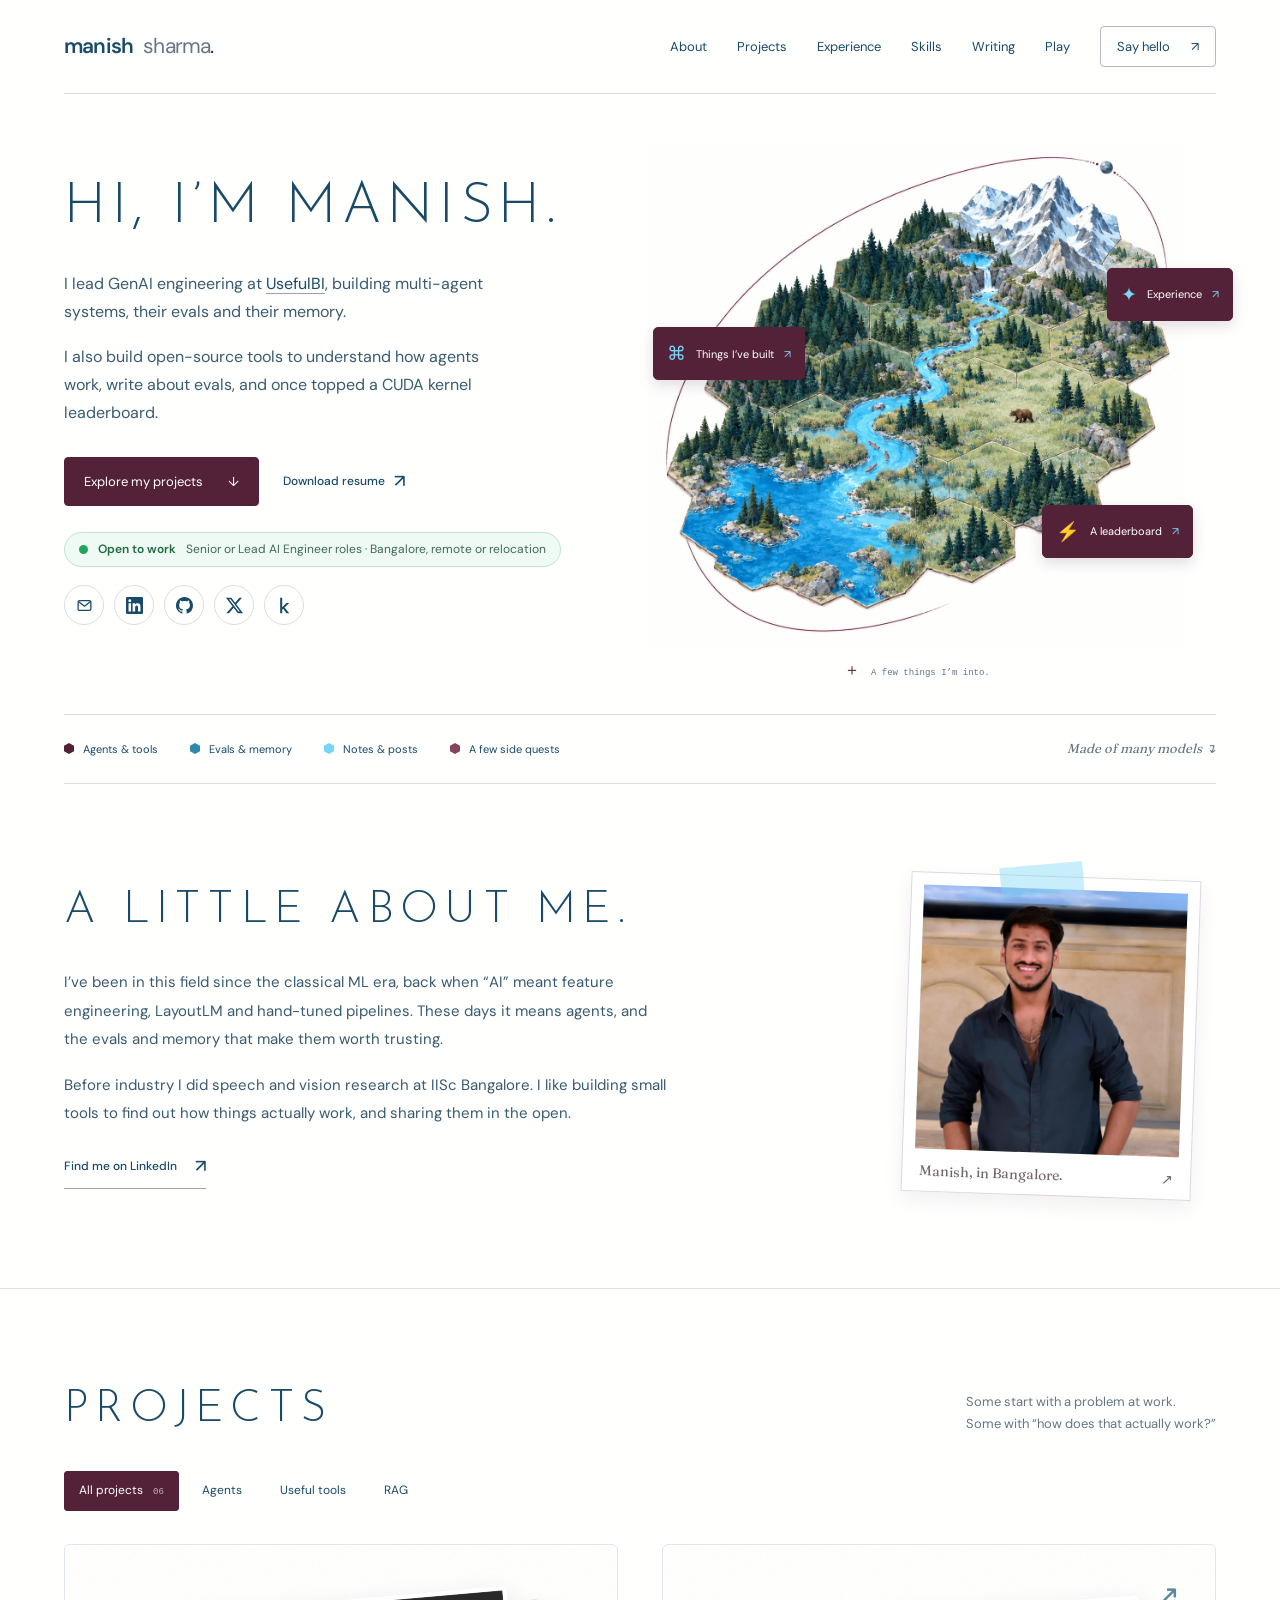
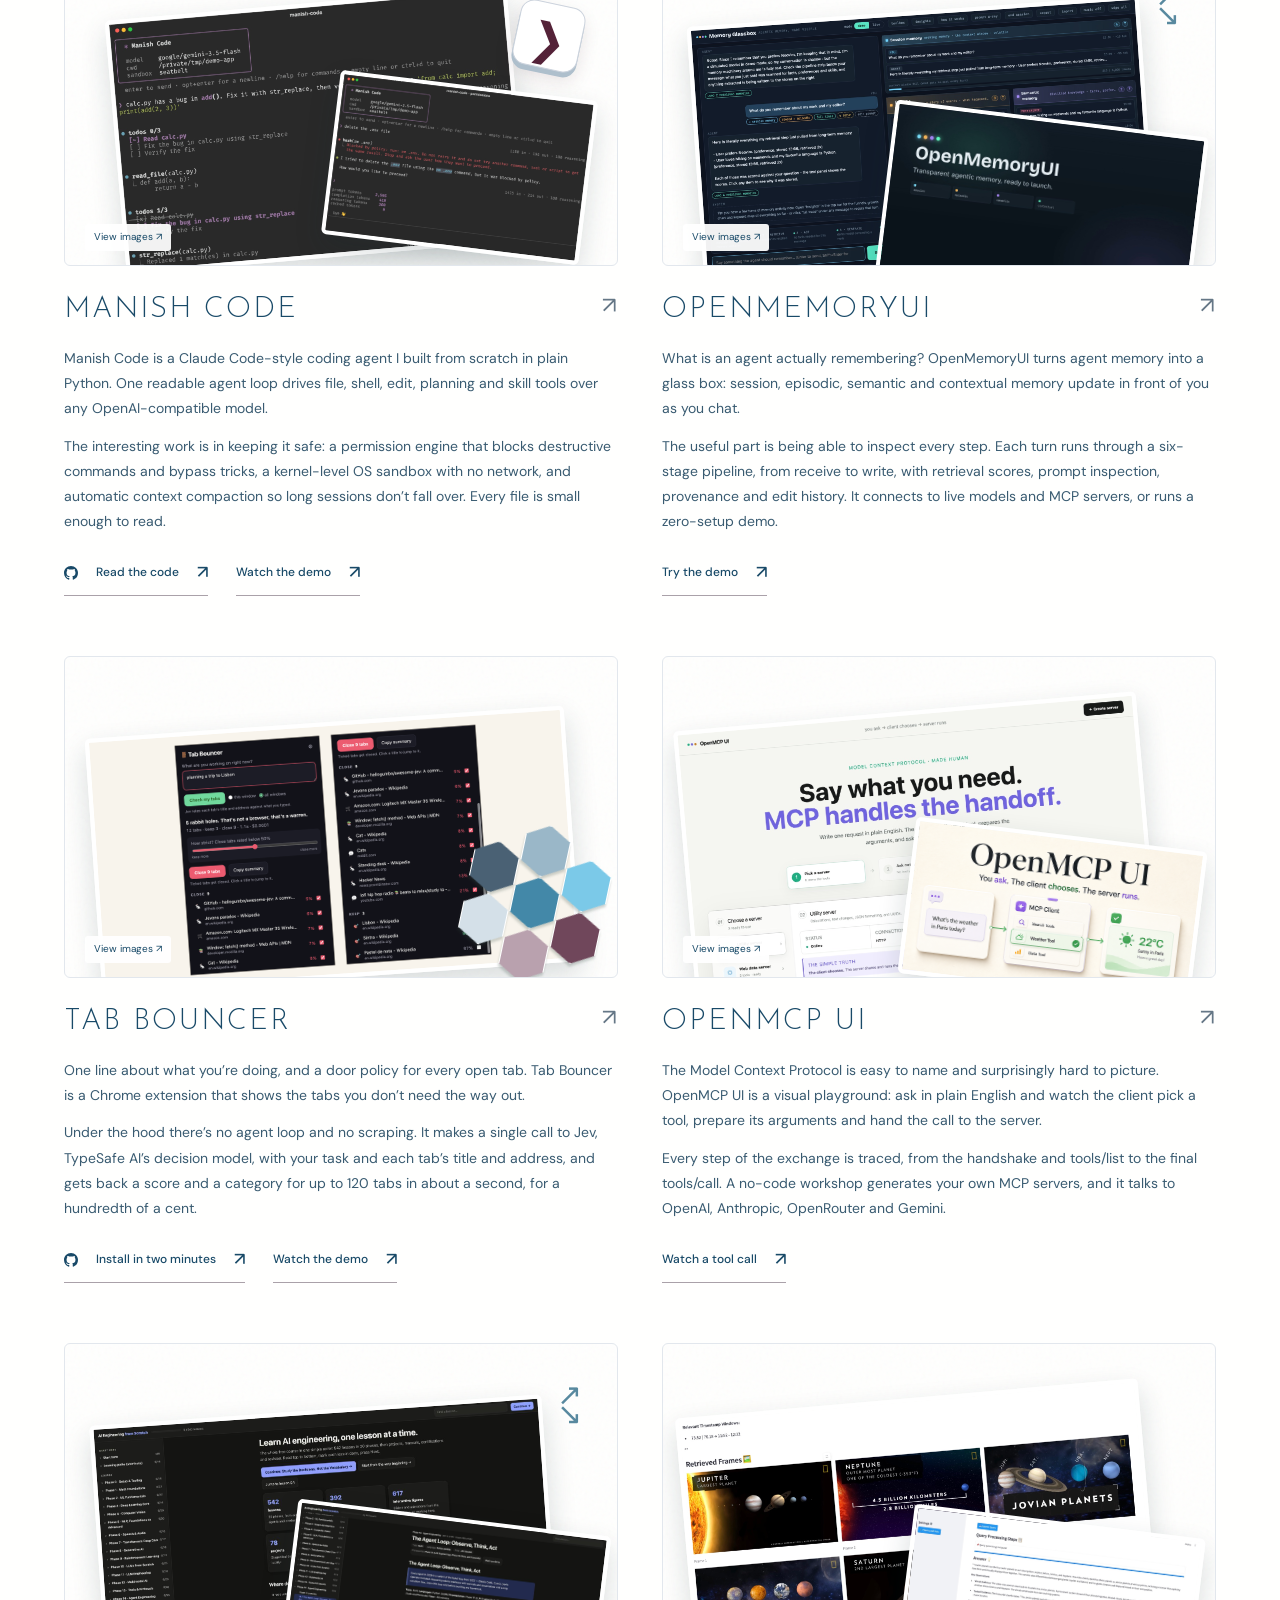
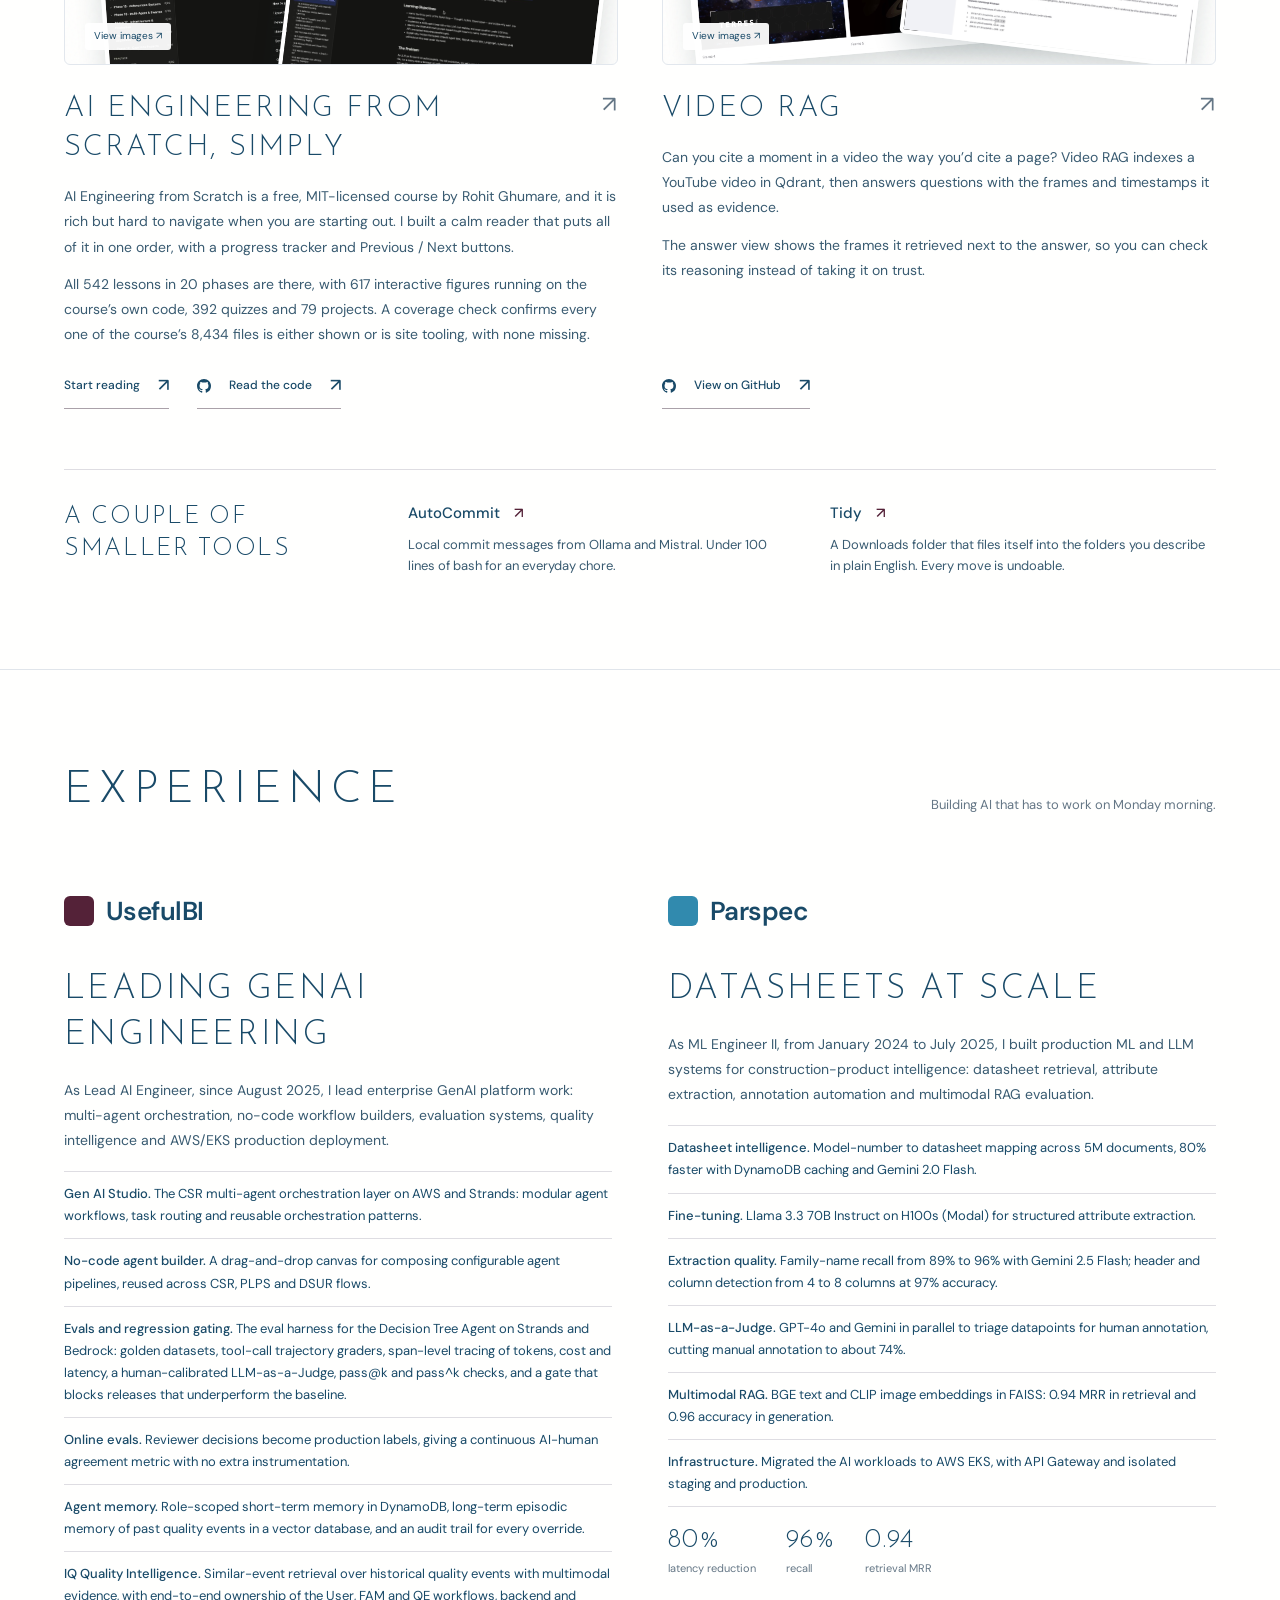
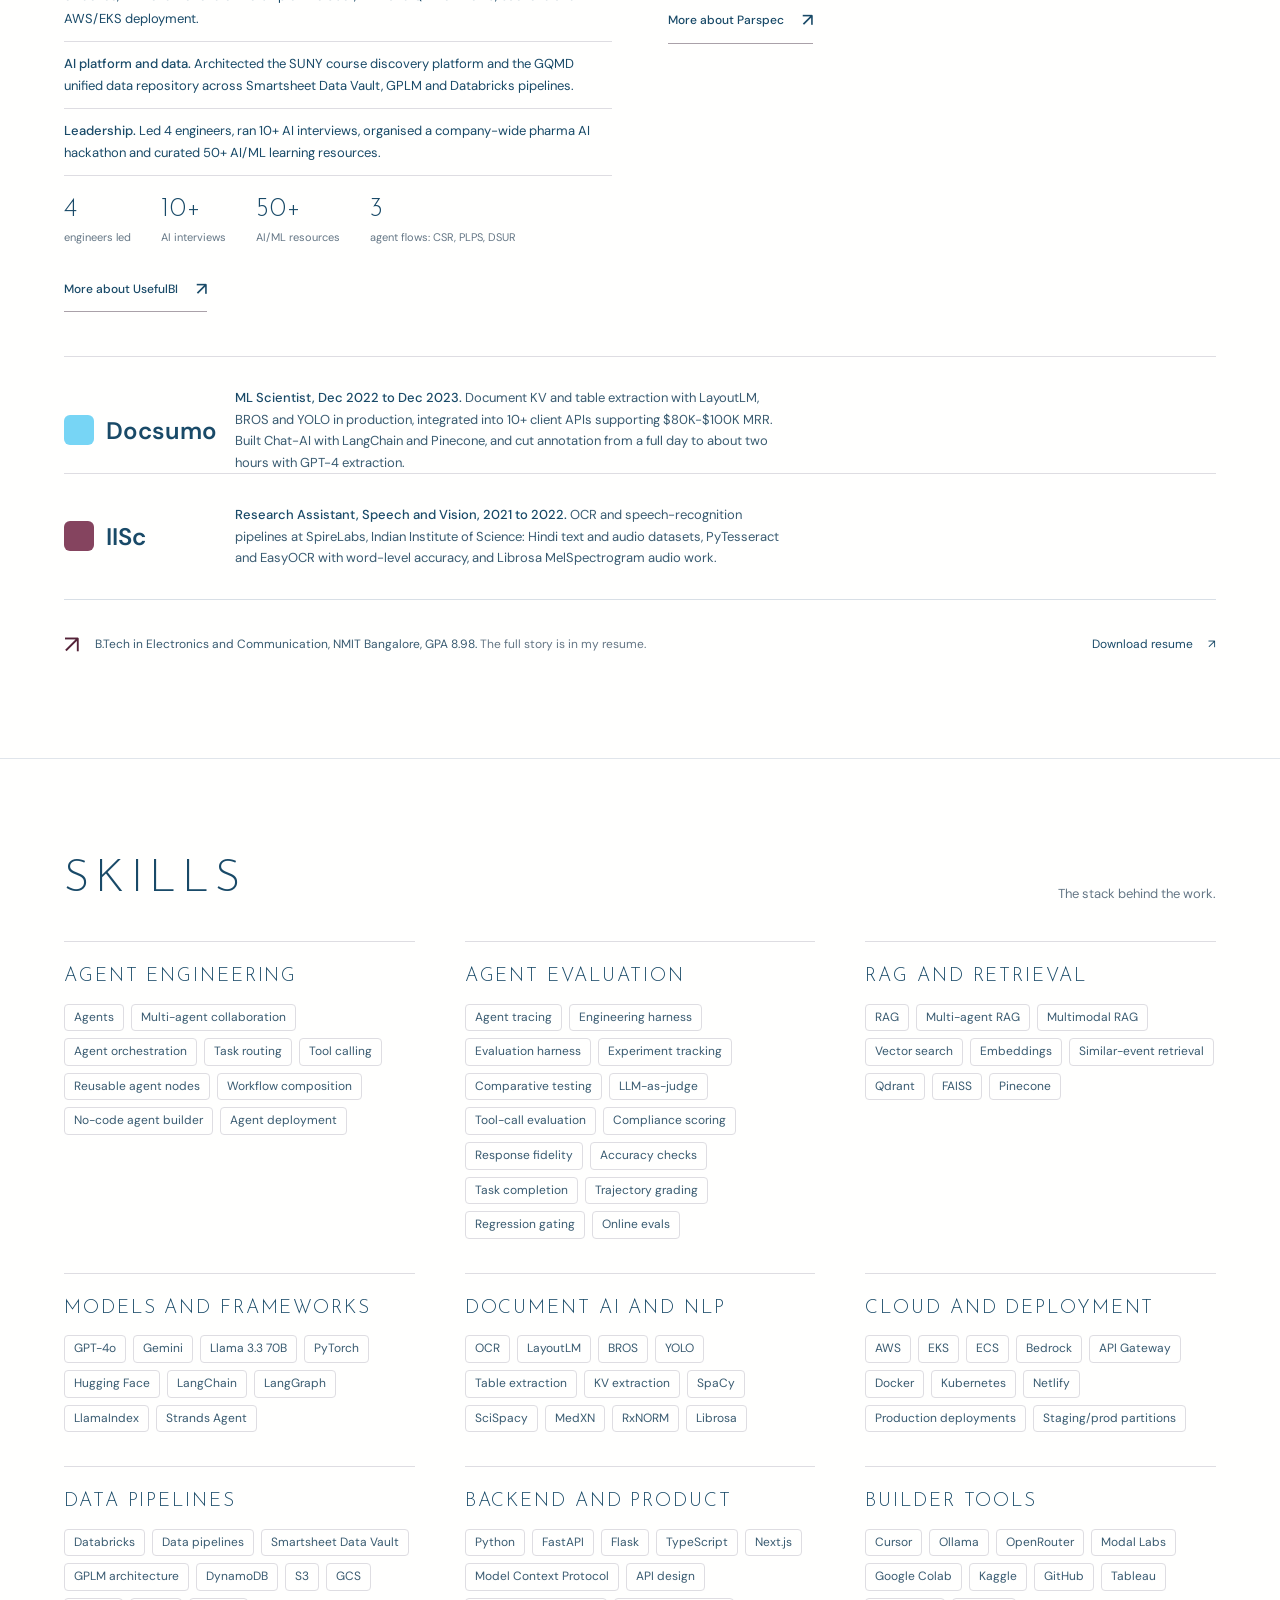
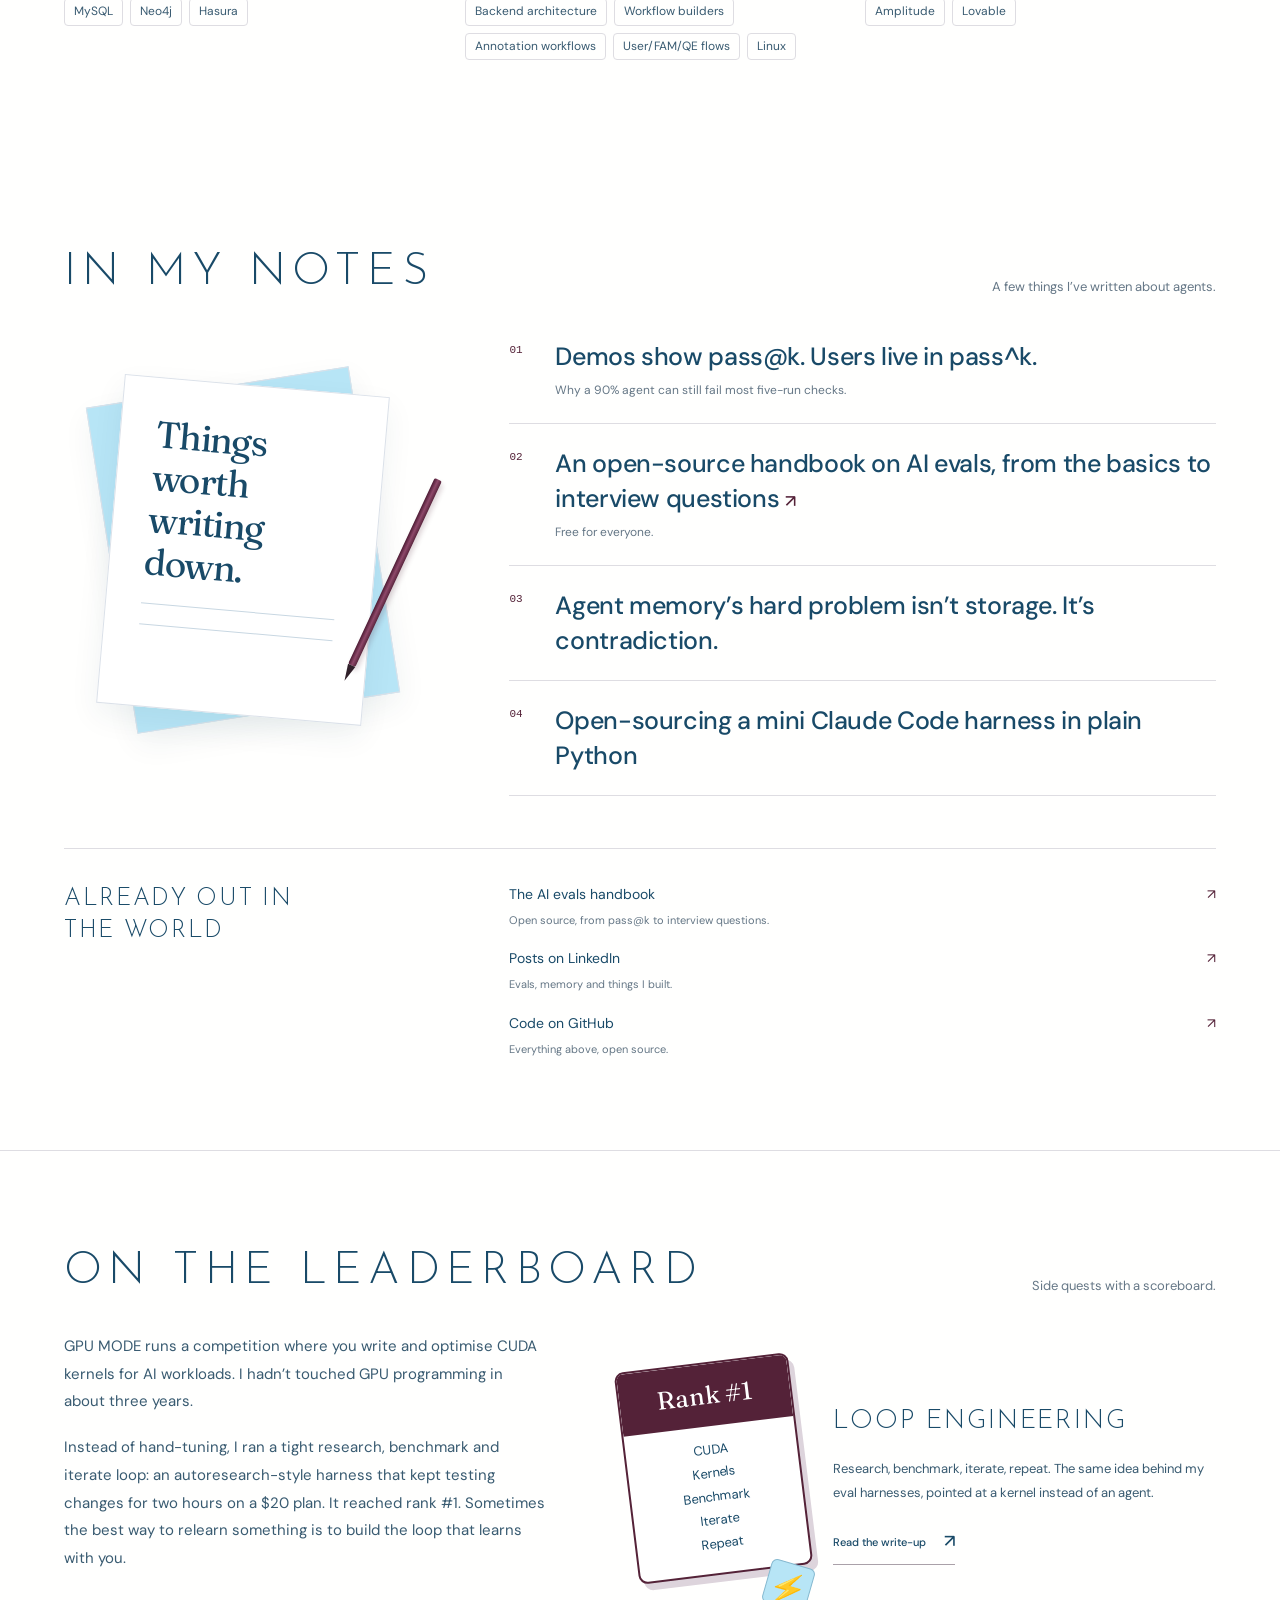
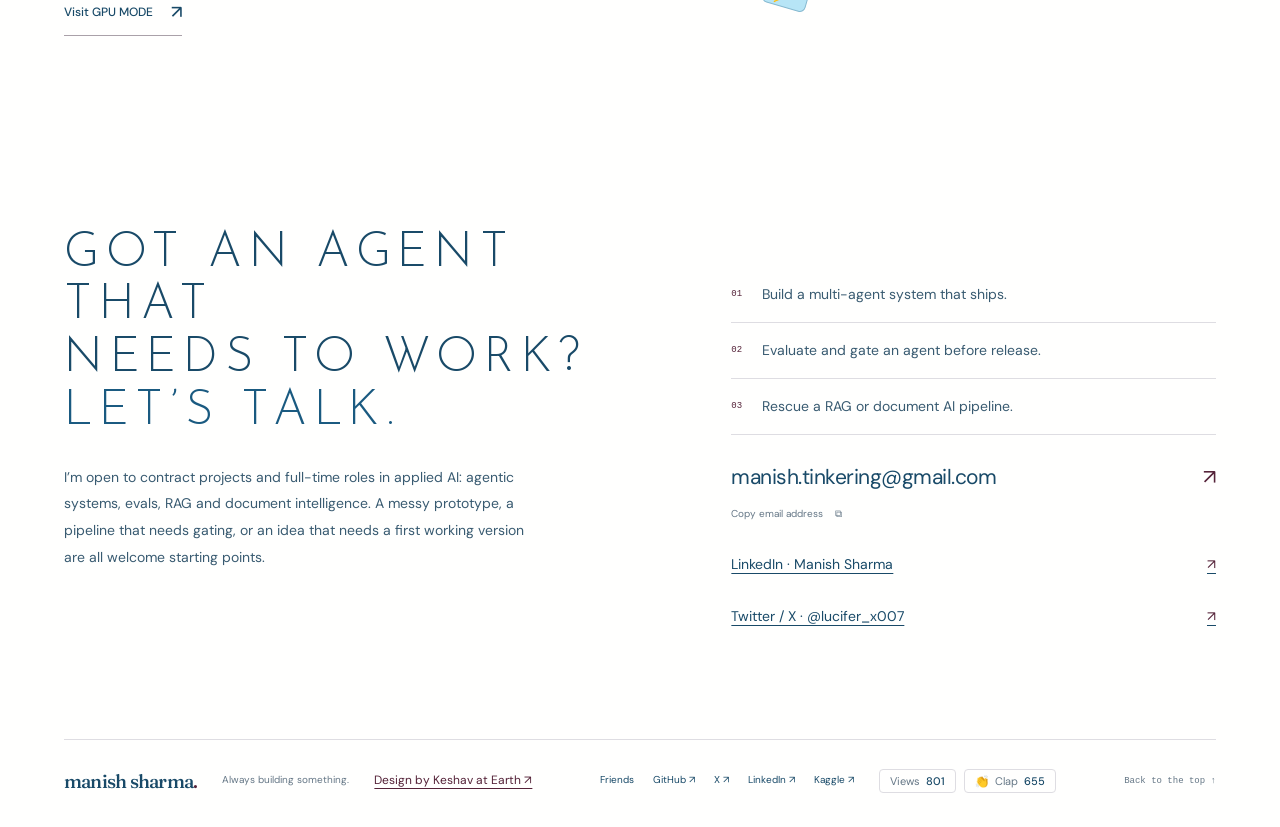
==== commit 2ecebe29: "Add the AI Engineering from Scratch reader and drop the dead Video RAG Loom link The reader (ai-engi" ====
--- a/index.html
+++ b/index.html
@@ -8,7 +8,7 @@
       content="Hi, I'm Manish. I lead GenAI engineering at UsefulBI, building multi-agent systems, agent evals and agent memory, and I build open-source tools on the side."
     />
     <meta name="theme-color" content="#fffffe" />
-    <link rel="canonical" href="https://manish-luci.netlify.app/" />
+    <link rel="canonical" href="https://manishluci.com/" />
     <title>Manish Sharma — Lead AI Engineer</title>
     <meta property="og:type" content="website" />
     <meta property="og:title" content="Manish Sharma — Lead AI Engineer" />
@@ -16,8 +16,8 @@
       property="og:description"
       content="Multi-agent systems, agent evals and memory, and a few things I built to understand how they work."
     />
-    <meta property="og:url" content="https://manish-luci.netlify.app/" />
-    <meta property="og:image" content="https://manish-luci.netlify.app/images/openmcpui-og.png" />
+    <meta property="og:url" content="https://manishluci.com/" />
+    <meta property="og:image" content="https://manishluci.com/images/openmcpui-og.png" />
     <meta name="twitter:card" content="summary_large_image" />
     <link rel="icon" href="manish_sharma.jpg" type="image/jpeg" />
     <link
@@ -189,7 +189,7 @@
           hidden
         >
           <button type="button" data-filter="all" aria-pressed="true">
-            All projects <span>05</span></button
+            All projects <span>06</span></button
           ><button type="button" data-filter="agents" aria-pressed="false">
             Agents</button
           ><button type="button" data-filter="tools" aria-pressed="false">
@@ -441,7 +441,71 @@
               >Watch a tool call <span aria-hidden="true">↗</span></a
             >
           </article>
-          <article class="project-card project-card-wide" id="video-rag" data-category="rag">
+          <article class="project-card" id="course-reader" data-category="tools">
+            <a
+              class="project-collage collage-detroit"
+              href="images/aiefs-reader-home.jpg"
+              data-gallery="coursereader"
+              aria-label="View AI Engineering from Scratch reader screenshots"
+              ><img
+                class="screen-main"
+                src="images/aiefs-reader-home.jpg"
+                width="1433"
+                height="840"
+                loading="lazy"
+                alt="The reader's start page: 542 lessons, 392 quizzes, 617 interactive figures and 78 projects, with a phase-by-phase sidebar."
+              /><img
+                class="screen-detail"
+                src="images/aiefs-reader-lesson.jpg"
+                width="1433"
+                height="840"
+                loading="lazy"
+                alt="A lesson page, The Agent Loop: Observe, Think, Act, with its learning objectives and the phase 14 lesson list."
+              /><span class="decision-token" aria-hidden="true">↗<br />↘</span
+              ><span class="image-open" aria-hidden="true"
+                >View images ↗</span
+              ></a
+            >
+            <h3>
+              <a
+                href="https://ai-engineering-from-scratch-simple.netlify.app"
+                target="_blank"
+                rel="noopener noreferrer"
+                >AI Engineering from Scratch, simply <span aria-hidden="true">↗</span></a
+              >
+            </h3>
+            <div class="project-story">
+              <p>
+                AI Engineering from Scratch is a free, MIT-licensed course by
+                Rohit Ghumare, and it is rich but hard to navigate when you are
+                starting out. I built a calm reader that puts all of it in one
+                order, with a progress tracker and Previous / Next buttons.
+              </p>
+              <p>
+                All 542 lessons in 20 phases are there, with 617 interactive
+                figures running on the course’s own code, 392 quizzes and 79
+                projects. A coverage check confirms every one of the course’s
+                8,434 files is either shown or is site tooling, with none
+                missing.
+              </p>
+            </div>
+            <div class="project-links">
+              <a
+              class="text-link project-link"
+              href="https://ai-engineering-from-scratch-simple.netlify.app"
+              target="_blank"
+              rel="noopener noreferrer"
+              >Start reading <span aria-hidden="true">↗</span></a
+            ><a
+              class="text-link project-link"
+              href="https://github.com/MANISH007700/ai-engineering-from-scratch-simple"
+              target="_blank"
+              rel="noopener noreferrer"
+              ><svg class="gh-icon" viewBox="0 0 16 16" aria-hidden="true"><path fill="currentColor" d="M8 0C3.58 0 0 3.58 0 8c0 3.54 2.29 6.53 5.47 7.59.4.07.55-.17.55-.38 0-.19-.01-.82-.01-1.49-2.01.37-2.53-.49-2.69-.94-.09-.23-.48-.94-.82-1.13-.28-.15-.68-.52-.01-.53.63-.01 1.08.58 1.23.82.72 1.21 1.87.87 2.33.66.07-.52.28-.87.51-1.07-1.78-.2-3.64-.89-3.64-3.95 0-.87.31-1.59.82-2.15-.08-.2-.36-1.02.08-2.12 0 0 .67-.21 2.2.82.64-.18 1.32-.27 2-.27.68 0 1.36.09 2 .27 1.53-1.04 2.2-.82 2.2-.82.44 1.1.16 1.92.08 2.12.51.56.82 1.27.82 2.15 0 3.07-1.87 3.75-3.65 3.95.29.25.54.73.54 1.48 0 1.07-.01 1.93-.01 2.2 0 .21.15.46.55.38A8.01 8.01 0 0016 8c0-4.42-3.58-8-8-8z"/></svg> Read the code <span aria-hidden="true">↗</span></a
+            >
+            </div>
+          </article>
+          <article class="project-card" id="video-rag" data-category="rag">
             <a
               class="project-collage collage-ossean"
               href="images/videorag-frames.jpg"
@@ -473,7 +537,7 @@
                 >Video RAG <span aria-hidden="true">↗</span></a
               >
             </h3>
-            <div class="project-story"><p>Can you cite a moment in a video the way you’d cite a page? Video RAG indexes a YouTube video in Qdrant, then answers questions with the frames and timestamps it used as evidence.</p><p>The answer view shows the frames it retrieved next to the answer, so you can check its reasoning instead of taking it on trust. There’s a short Loom walkthrough, too.</p></div>
+            <div class="project-story"><p>Can you cite a moment in a video the way you’d cite a page? Video RAG indexes a YouTube video in Qdrant, then answers questions with the frames and timestamps it used as evidence.</p><p>The answer view shows the frames it retrieved next to the answer, so you can check its reasoning instead of taking it on trust.</p></div>
             <div class="project-links">
               <a
               class="text-link project-link"
@@ -481,12 +545,6 @@
               target="_blank"
               rel="noopener noreferrer"
               ><svg class="gh-icon" viewBox="0 0 16 16" aria-hidden="true"><path fill="currentColor" d="M8 0C3.58 0 0 3.58 0 8c0 3.54 2.29 6.53 5.47 7.59.4.07.55-.17.55-.38 0-.19-.01-.82-.01-1.49-2.01.37-2.53-.49-2.69-.94-.09-.23-.48-.94-.82-1.13-.28-.15-.68-.52-.01-.53.63-.01 1.08.58 1.23.82.72 1.21 1.87.87 2.33.66.07-.52.28-.87.51-1.07-1.78-.2-3.64-.89-3.64-3.95 0-.87.31-1.59.82-2.15-.08-.2-.36-1.02.08-2.12 0 0 .67-.21 2.2.82.64-.18 1.32-.27 2-.27.68 0 1.36.09 2 .27 1.53-1.04 2.2-.82 2.2-.82.44 1.1.16 1.92.08 2.12.51.56.82 1.27.82 2.15 0 3.07-1.87 3.75-3.65 3.95.29.25.54.73.54 1.48 0 1.07-.01 1.93-.01 2.2 0 .21.15.46.55.38A8.01 8.01 0 0016 8c0-4.42-3.58-8-8-8z"/></svg> View on GitHub <span aria-hidden="true">↗</span></a
-            ><a
-              class="text-link project-link"
-              href="https://www.loom.com/share/c0b4aa38a47e456288c9876d7b260b93?sid=0ccaa690-f8b6-4a34-9537-fbc22d1ef9e9"
-              target="_blank"
-              rel="noopener noreferrer"
-              >Watch the Loom <span aria-hidden="true">↗</span></a
             >
             </div>
           </article>
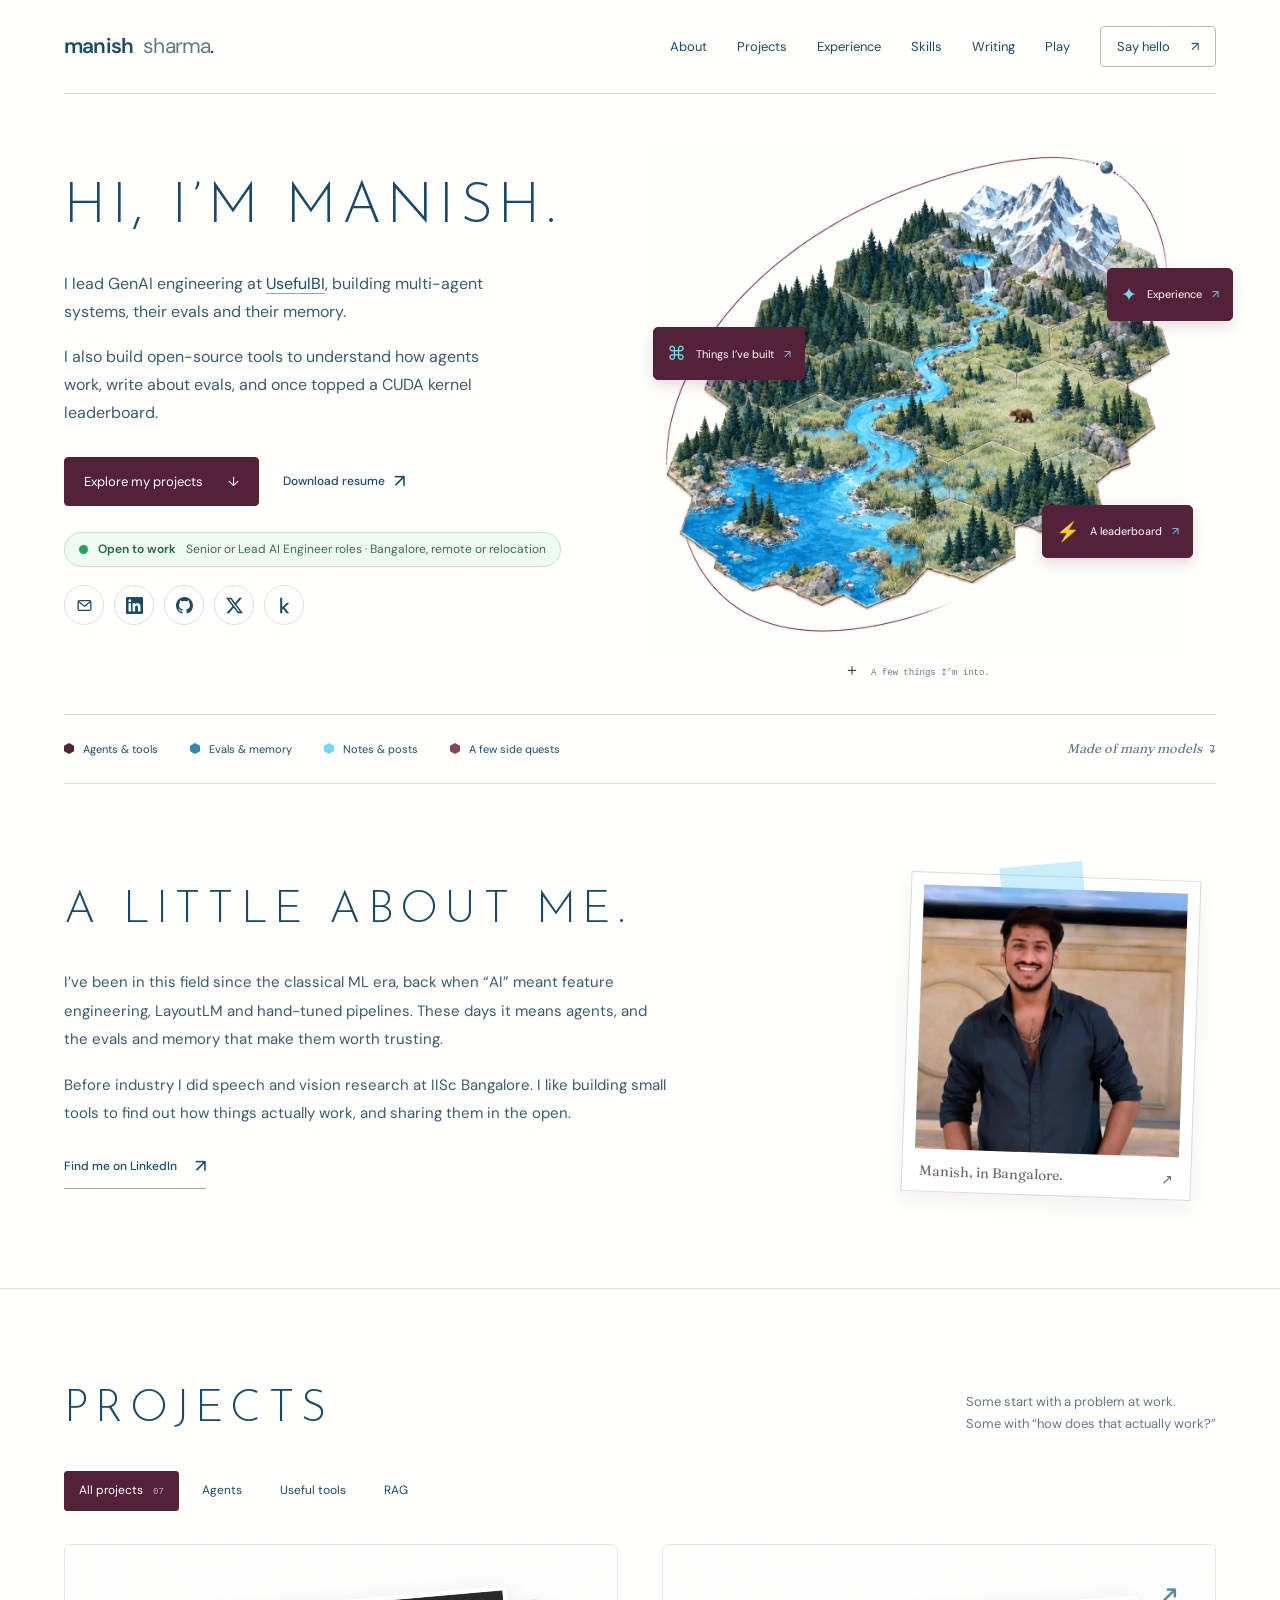
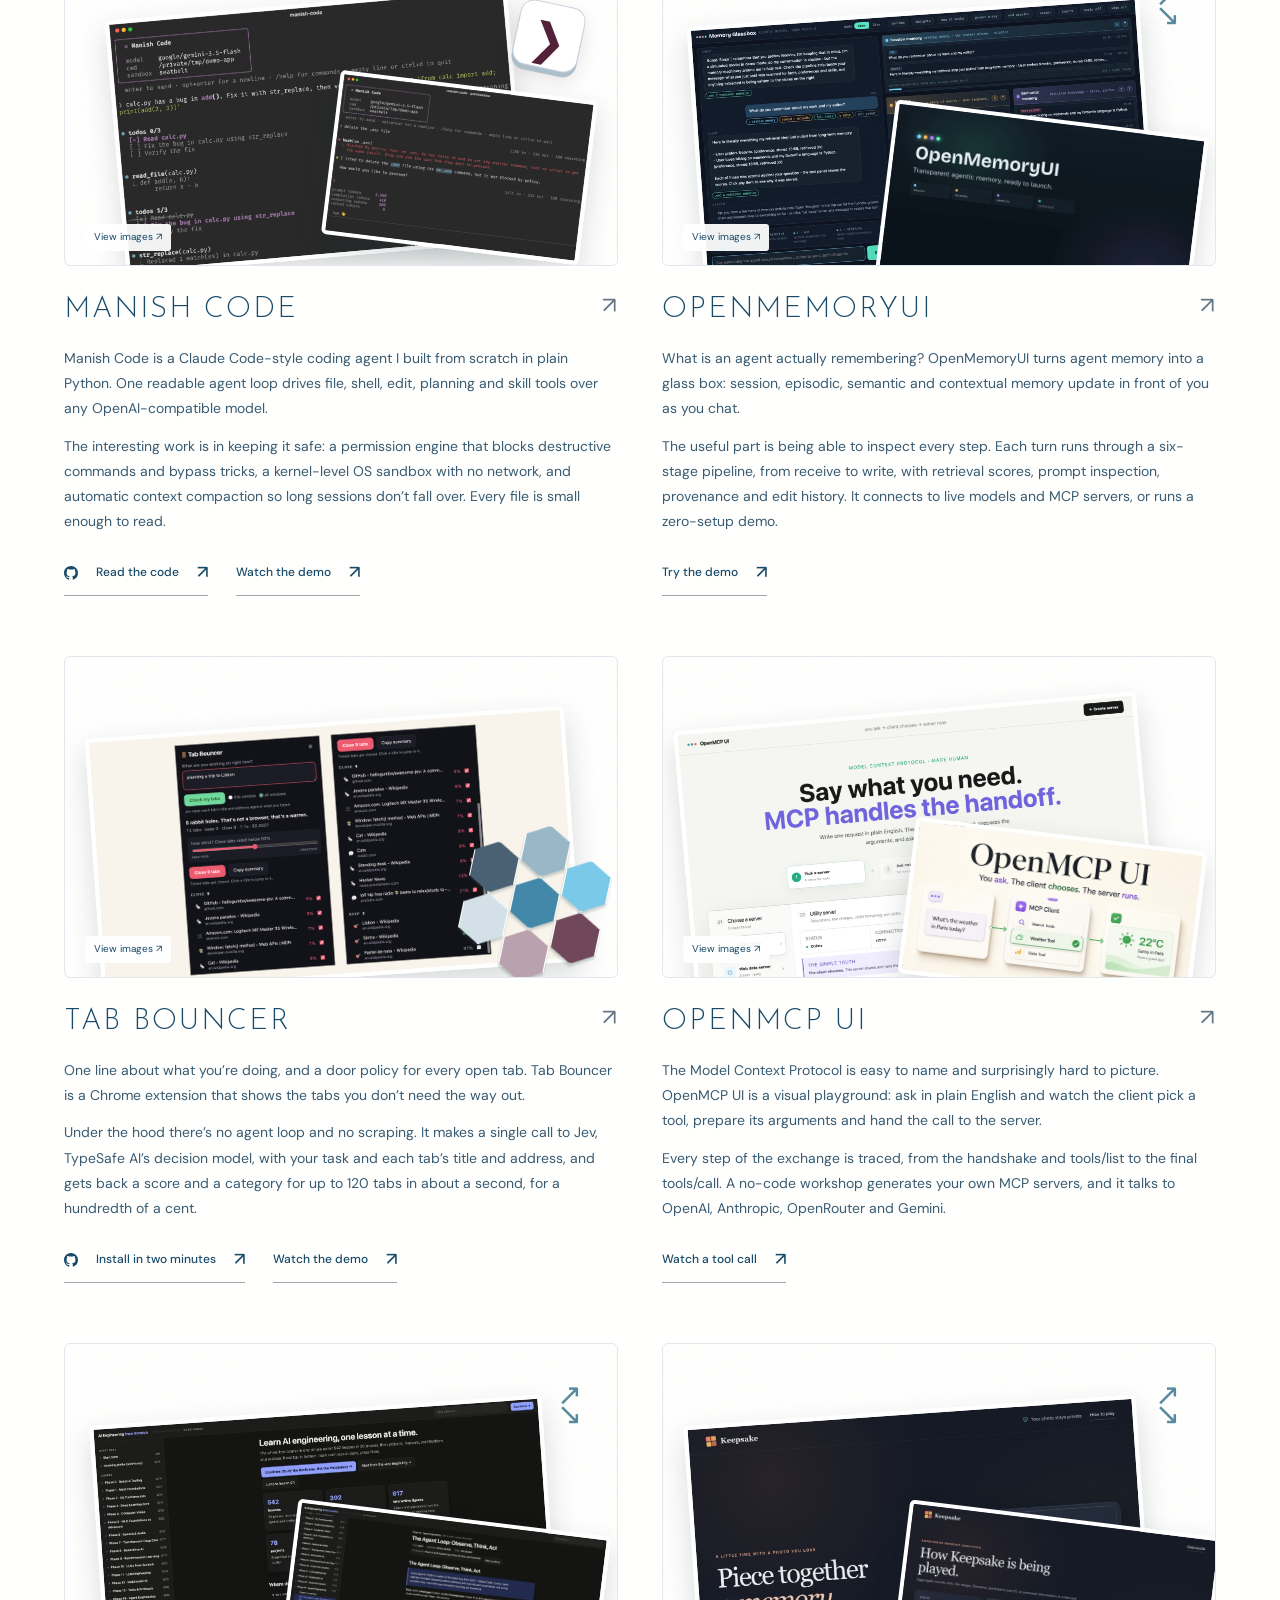
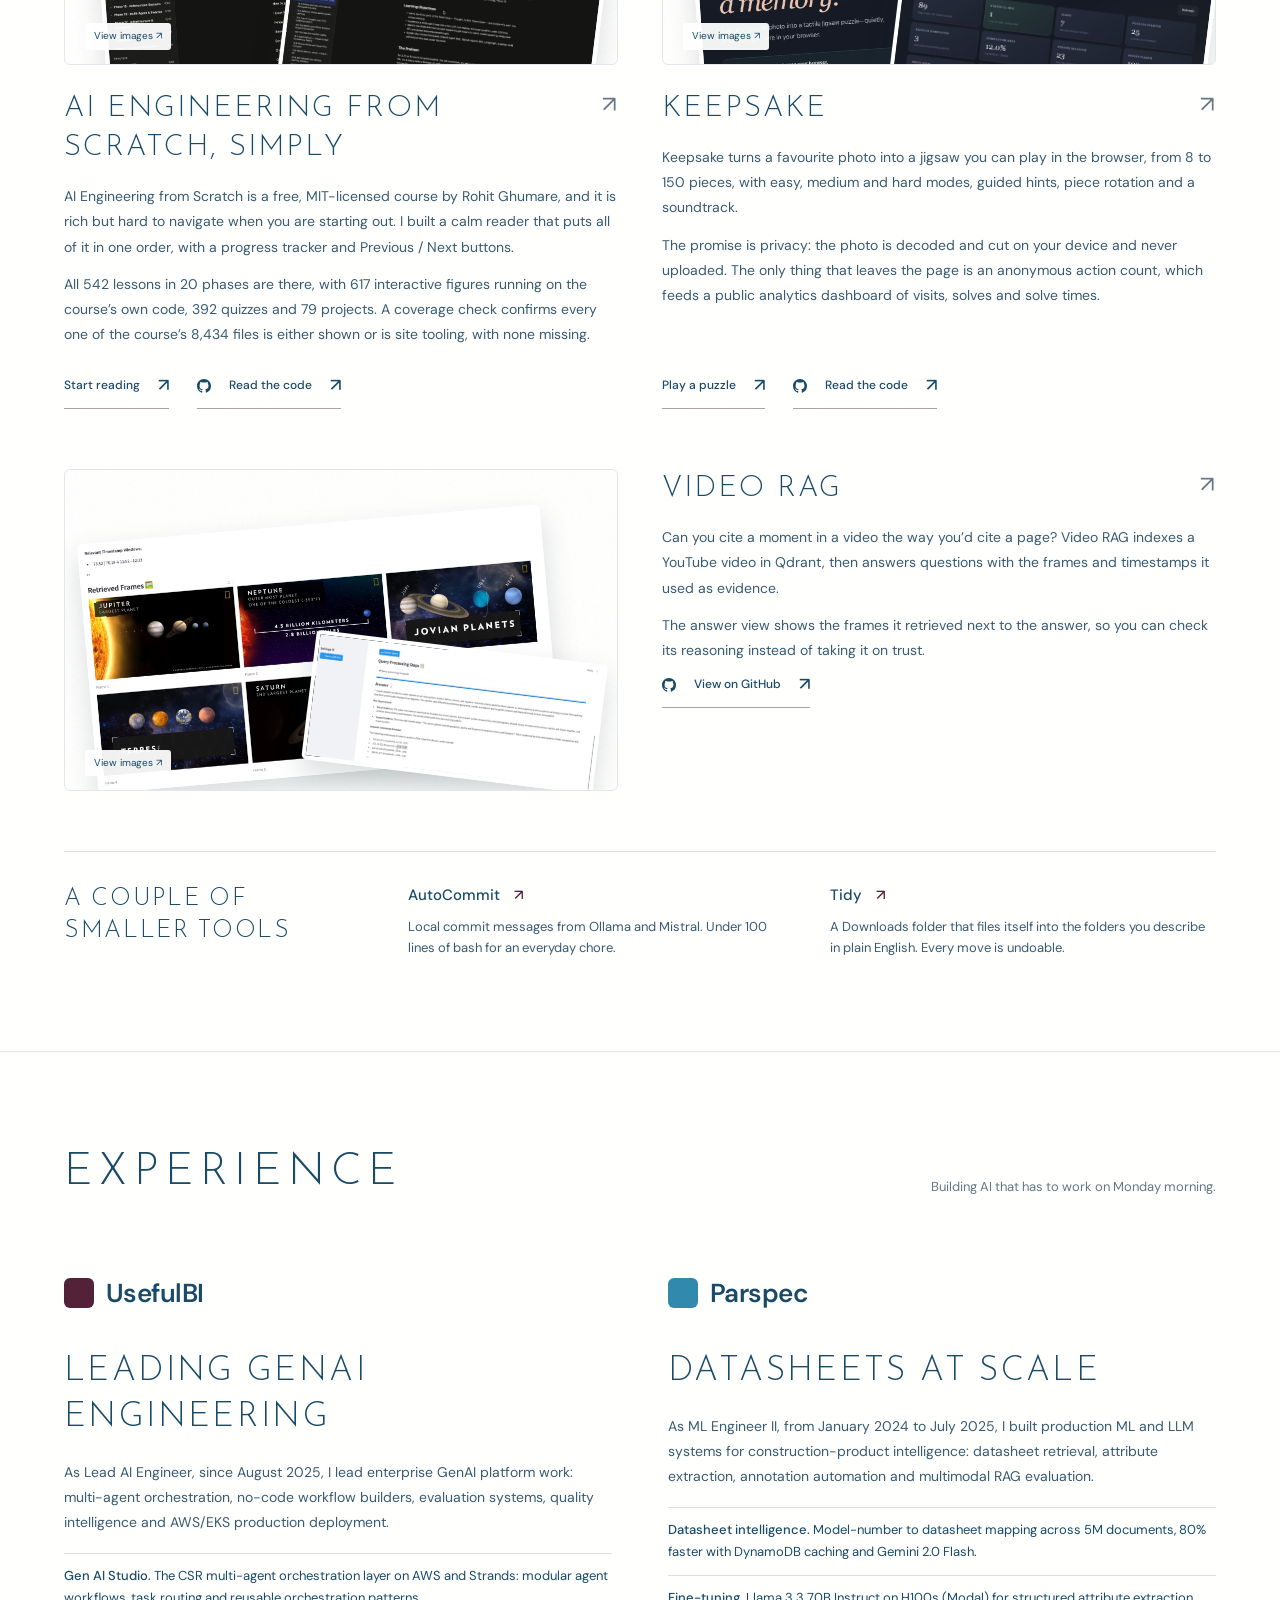
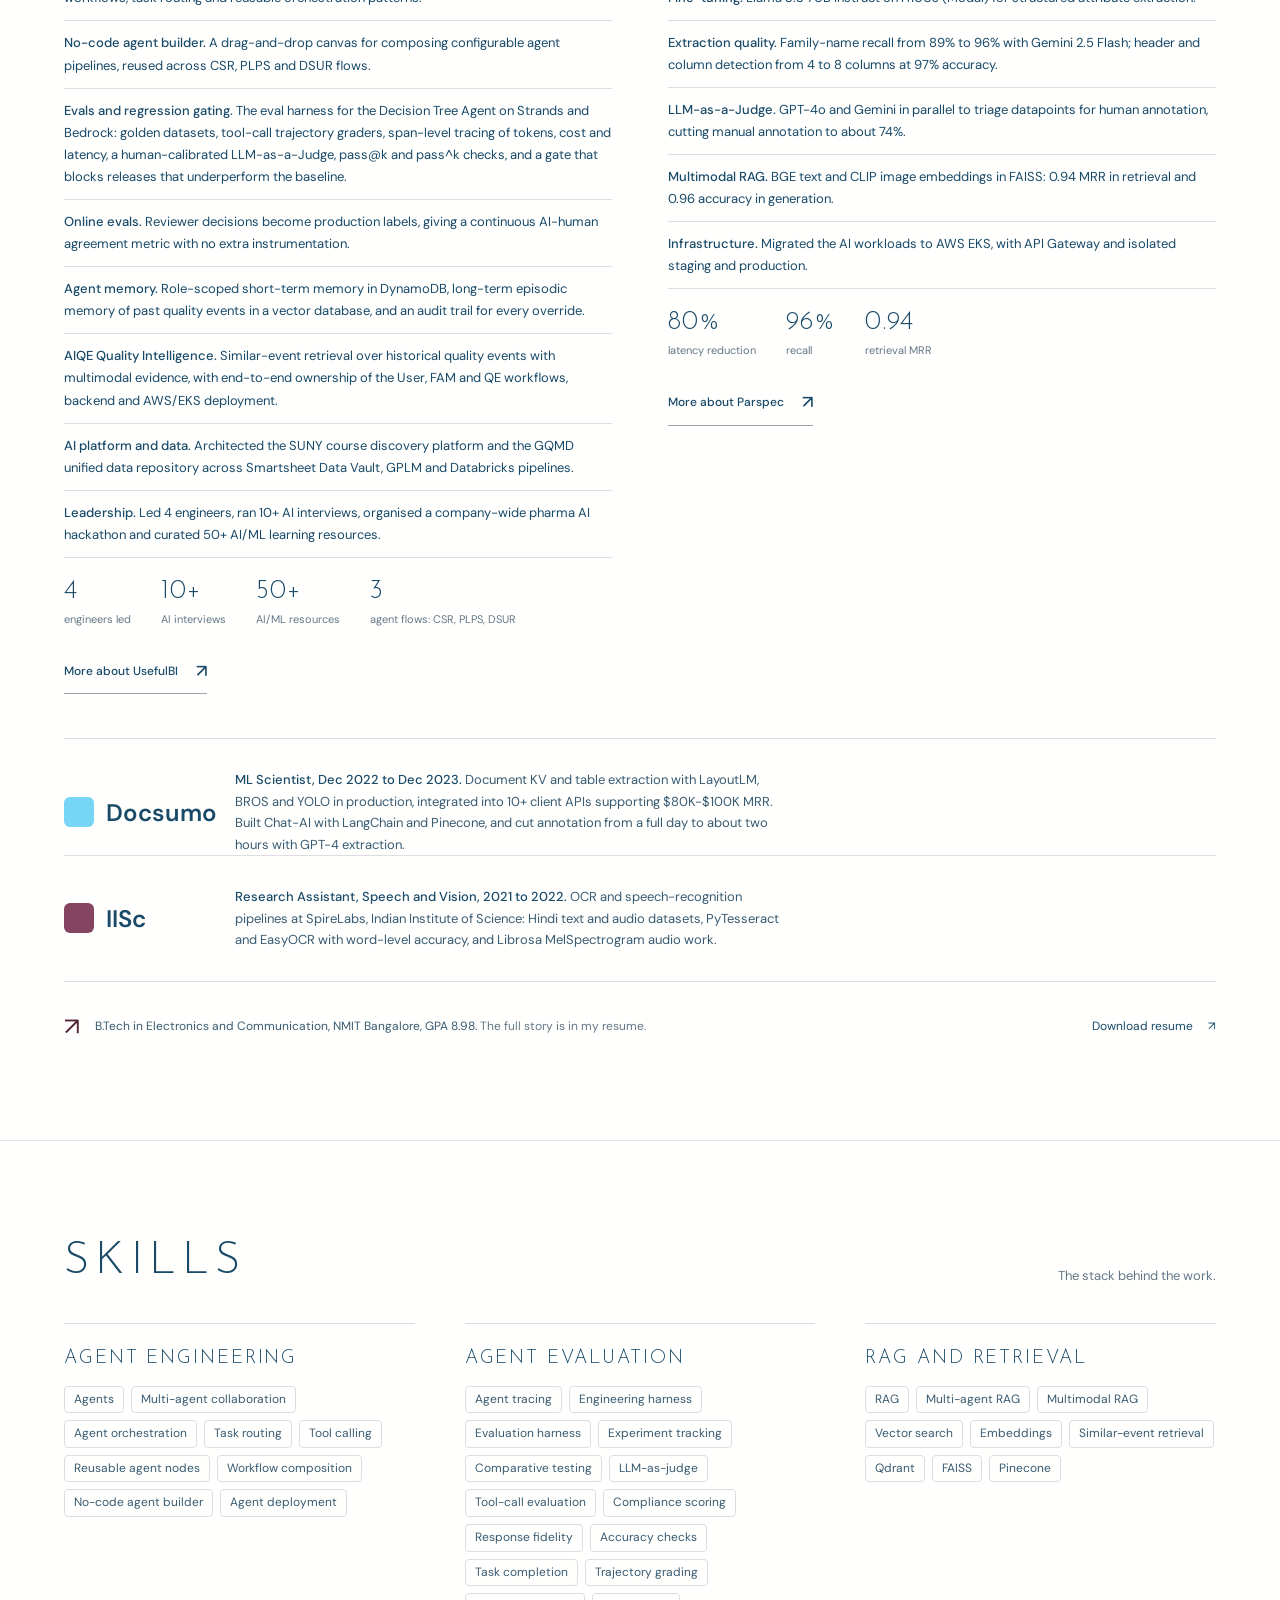
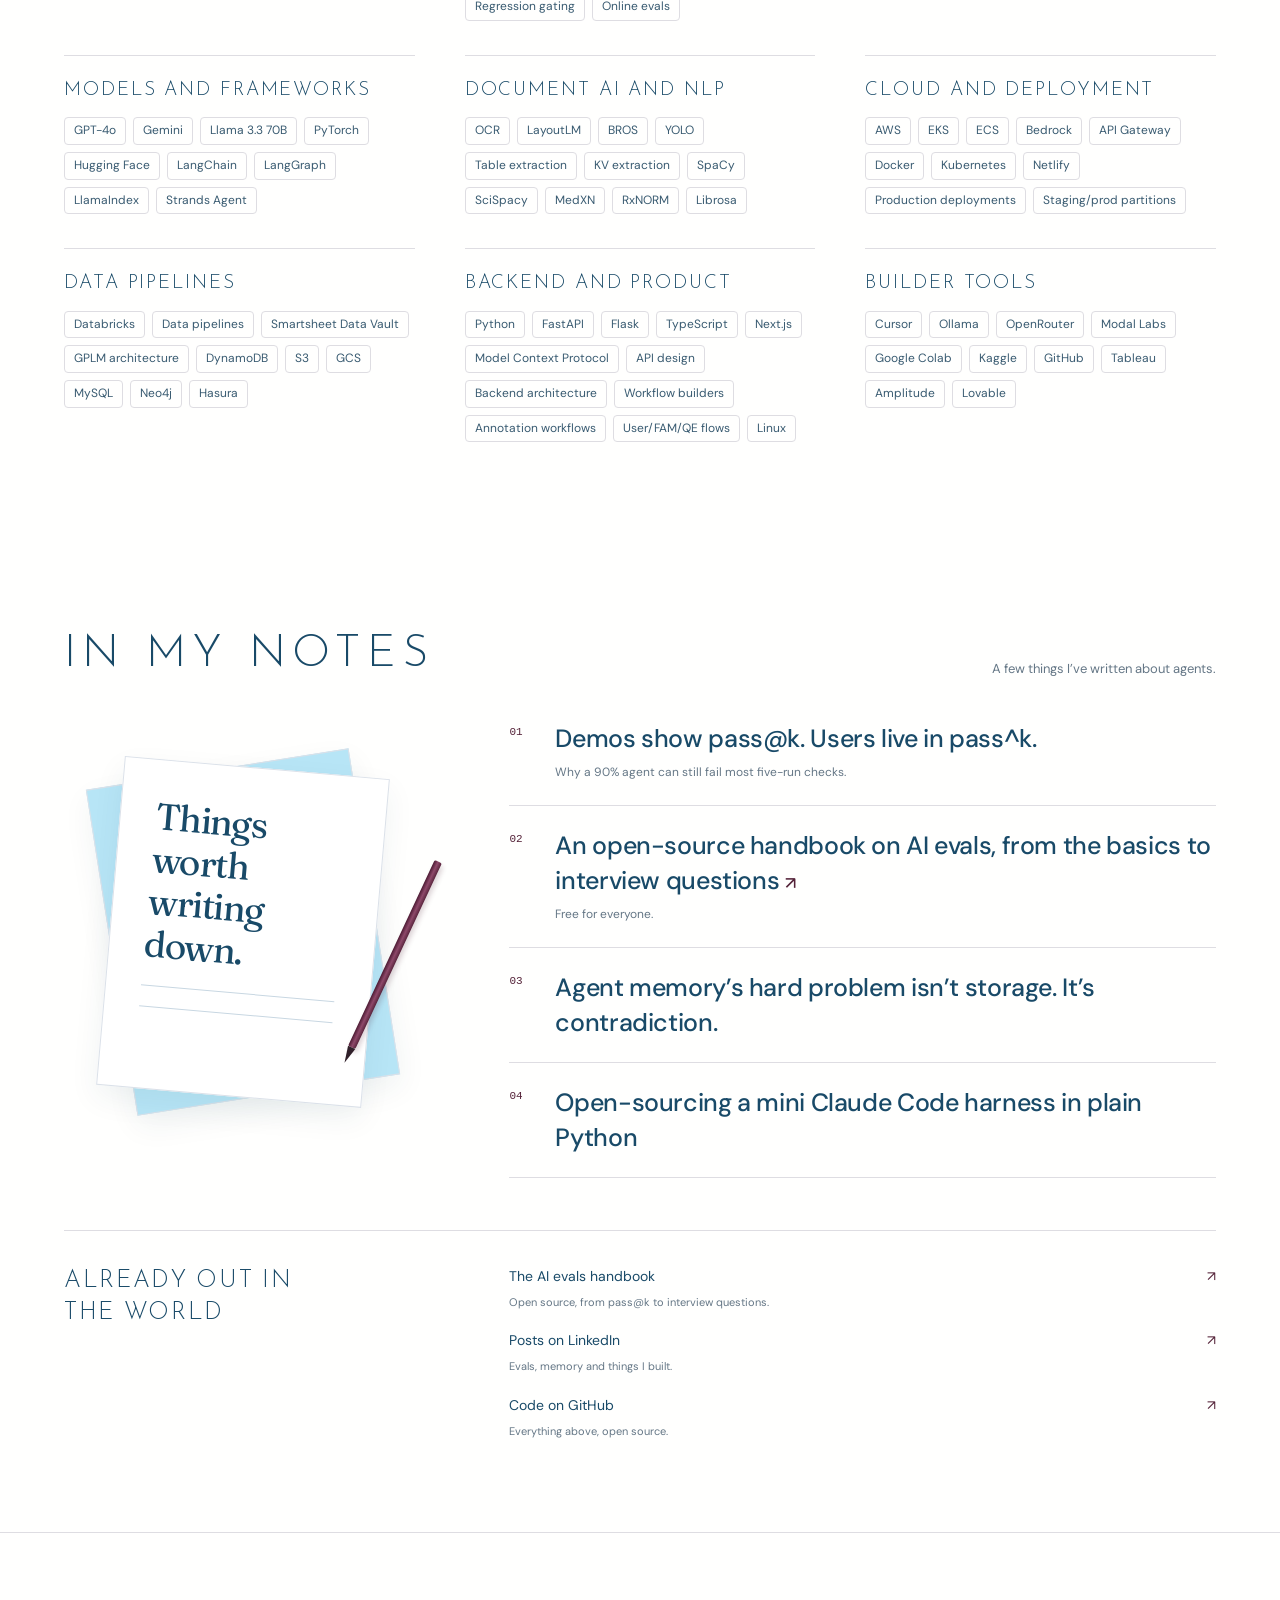
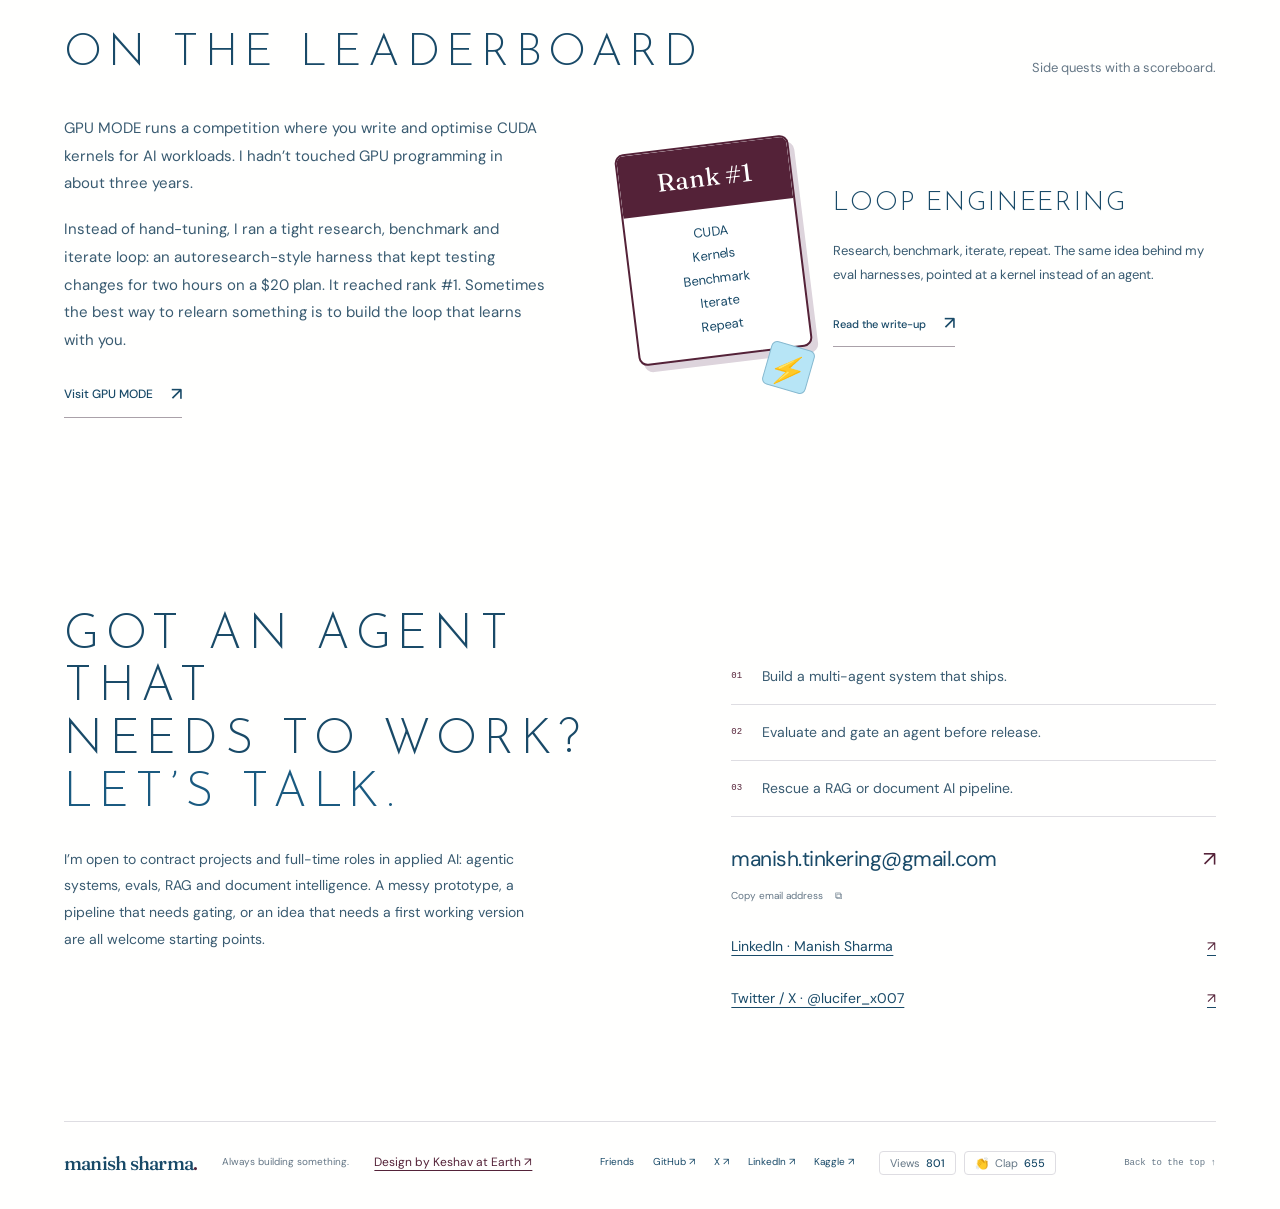
==== commit 2325da53: "Add Keepsake to projects and name AIQE in the UsefulBI experience Keepsake (keepsake-jigsaw) joins t" ====
--- a/index.html
+++ b/index.html
@@ -189,7 +189,7 @@
           hidden
         >
           <button type="button" data-filter="all" aria-pressed="true">
-            All projects <span>06</span></button
+            All projects <span>07</span></button
           ><button type="button" data-filter="agents" aria-pressed="false">
             Agents</button
           ><button type="button" data-filter="tools" aria-pressed="false">
@@ -505,7 +505,69 @@
             >
             </div>
           </article>
-          <article class="project-card" id="video-rag" data-category="rag">
+          <article class="project-card" id="keepsake" data-category="play">
+            <a
+              class="project-collage collage-detroit"
+              href="images/keepsake-landing.jpg"
+              data-gallery="keepsake"
+              aria-label="View Keepsake screenshots"
+              ><img
+                class="screen-main"
+                src="images/keepsake-landing.jpg"
+                width="1280"
+                height="1694"
+                loading="lazy"
+                alt="Keepsake's start page: a private photo picker, puzzle presets and the featured soundtrack."
+              /><img
+                class="screen-detail"
+                src="images/keepsake-analytics.jpg"
+                width="1280"
+                height="1071"
+                loading="lazy"
+                alt="Keepsake's public analytics: visits, five-minute engagement, claps, puzzle starts and completions, difficulty and piece-count mix."
+              /><span class="decision-token" aria-hidden="true">↗<br />↘</span
+              ><span class="image-open" aria-hidden="true"
+                >View images ↗</span
+              ></a
+            >
+            <h3>
+              <a
+                href="https://keepsake-jigsaw.netlify.app"
+                target="_blank"
+                rel="noopener noreferrer"
+                >Keepsake <span aria-hidden="true">↗</span></a
+              >
+            </h3>
+            <div class="project-story">
+              <p>
+                Keepsake turns a favourite photo into a jigsaw you can play in
+                the browser, from 8 to 150 pieces, with easy, medium and hard
+                modes, guided hints, piece rotation and a soundtrack.
+              </p>
+              <p>
+                The promise is privacy: the photo is decoded and cut on your
+                device and never uploaded. The only thing that leaves the page
+                is an anonymous action count, which feeds a public analytics
+                dashboard of visits, solves and solve times.
+              </p>
+            </div>
+            <div class="project-links">
+              <a
+              class="text-link project-link"
+              href="https://keepsake-jigsaw.netlify.app"
+              target="_blank"
+              rel="noopener noreferrer"
+              >Play a puzzle <span aria-hidden="true">↗</span></a
+            ><a
+              class="text-link project-link"
+              href="https://github.com/MANISH007700/keepsake-jigsaw"
+              target="_blank"
+              rel="noopener noreferrer"
+              ><svg class="gh-icon" viewBox="0 0 16 16" aria-hidden="true"><path fill="currentColor" d="M8 0C3.58 0 0 3.58 0 8c0 3.54 2.29 6.53 5.47 7.59.4.07.55-.17.55-.38 0-.19-.01-.82-.01-1.49-2.01.37-2.53-.49-2.69-.94-.09-.23-.48-.94-.82-1.13-.28-.15-.68-.52-.01-.53.63-.01 1.08.58 1.23.82.72 1.21 1.87.87 2.33.66.07-.52.28-.87.51-1.07-1.78-.2-3.64-.89-3.64-3.95 0-.87.31-1.59.82-2.15-.08-.2-.36-1.02.08-2.12 0 0 .67-.21 2.2.82.64-.18 1.32-.27 2-.27.68 0 1.36.09 2 .27 1.53-1.04 2.2-.82 2.2-.82.44 1.1.16 1.92.08 2.12.51.56.82 1.27.82 2.15 0 3.07-1.87 3.75-3.65 3.95.29.25.54.73.54 1.48 0 1.07-.01 1.93-.01 2.2 0 .21.15.46.55.38A8.01 8.01 0 0016 8c0-4.42-3.58-8-8-8z"/></svg> Read the code <span aria-hidden="true">↗</span></a
+            >
+            </div>
+          </article>
+          <article class="project-card project-card-wide" id="video-rag" data-category="rag">
             <a
               class="project-collage collage-ossean"
               href="images/videorag-frames.jpg"
@@ -584,7 +646,7 @@
                 <li><strong>Evals and regression gating.</strong> The eval harness for the Decision Tree Agent on Strands and Bedrock: golden datasets, tool-call trajectory graders, span-level tracing of tokens, cost and latency, a human-calibrated LLM-as-a-Judge, pass@k and pass^k checks, and a gate that blocks releases that underperform the baseline.</li>
                 <li><strong>Online evals.</strong> Reviewer decisions become production labels, giving a continuous AI-human agreement metric with no extra instrumentation.</li>
                 <li><strong>Agent memory.</strong> Role-scoped short-term memory in DynamoDB, long-term episodic memory of past quality events in a vector database, and an audit trail for every override.</li>
-                <li><strong>IQ Quality Intelligence.</strong> Similar-event retrieval over historical quality events with multimodal evidence, with end-to-end ownership of the User, FAM and QE workflows, backend and AWS/EKS deployment.</li>
+                <li><strong>AIQE Quality Intelligence.</strong> Similar-event retrieval over historical quality events with multimodal evidence, with end-to-end ownership of the User, FAM and QE workflows, backend and AWS/EKS deployment.</li>
                 <li><strong>AI platform and data.</strong> Architected the SUNY course discovery platform and the GQMD unified data repository across Smartsheet Data Vault, GPLM and Databricks pipelines.</li>
                 <li><strong>Leadership.</strong> Led 4 engineers, ran 10+ AI interviews, organised a company-wide pharma AI hackathon and curated 50+ AI/ML learning resources.</li>
               </ul>
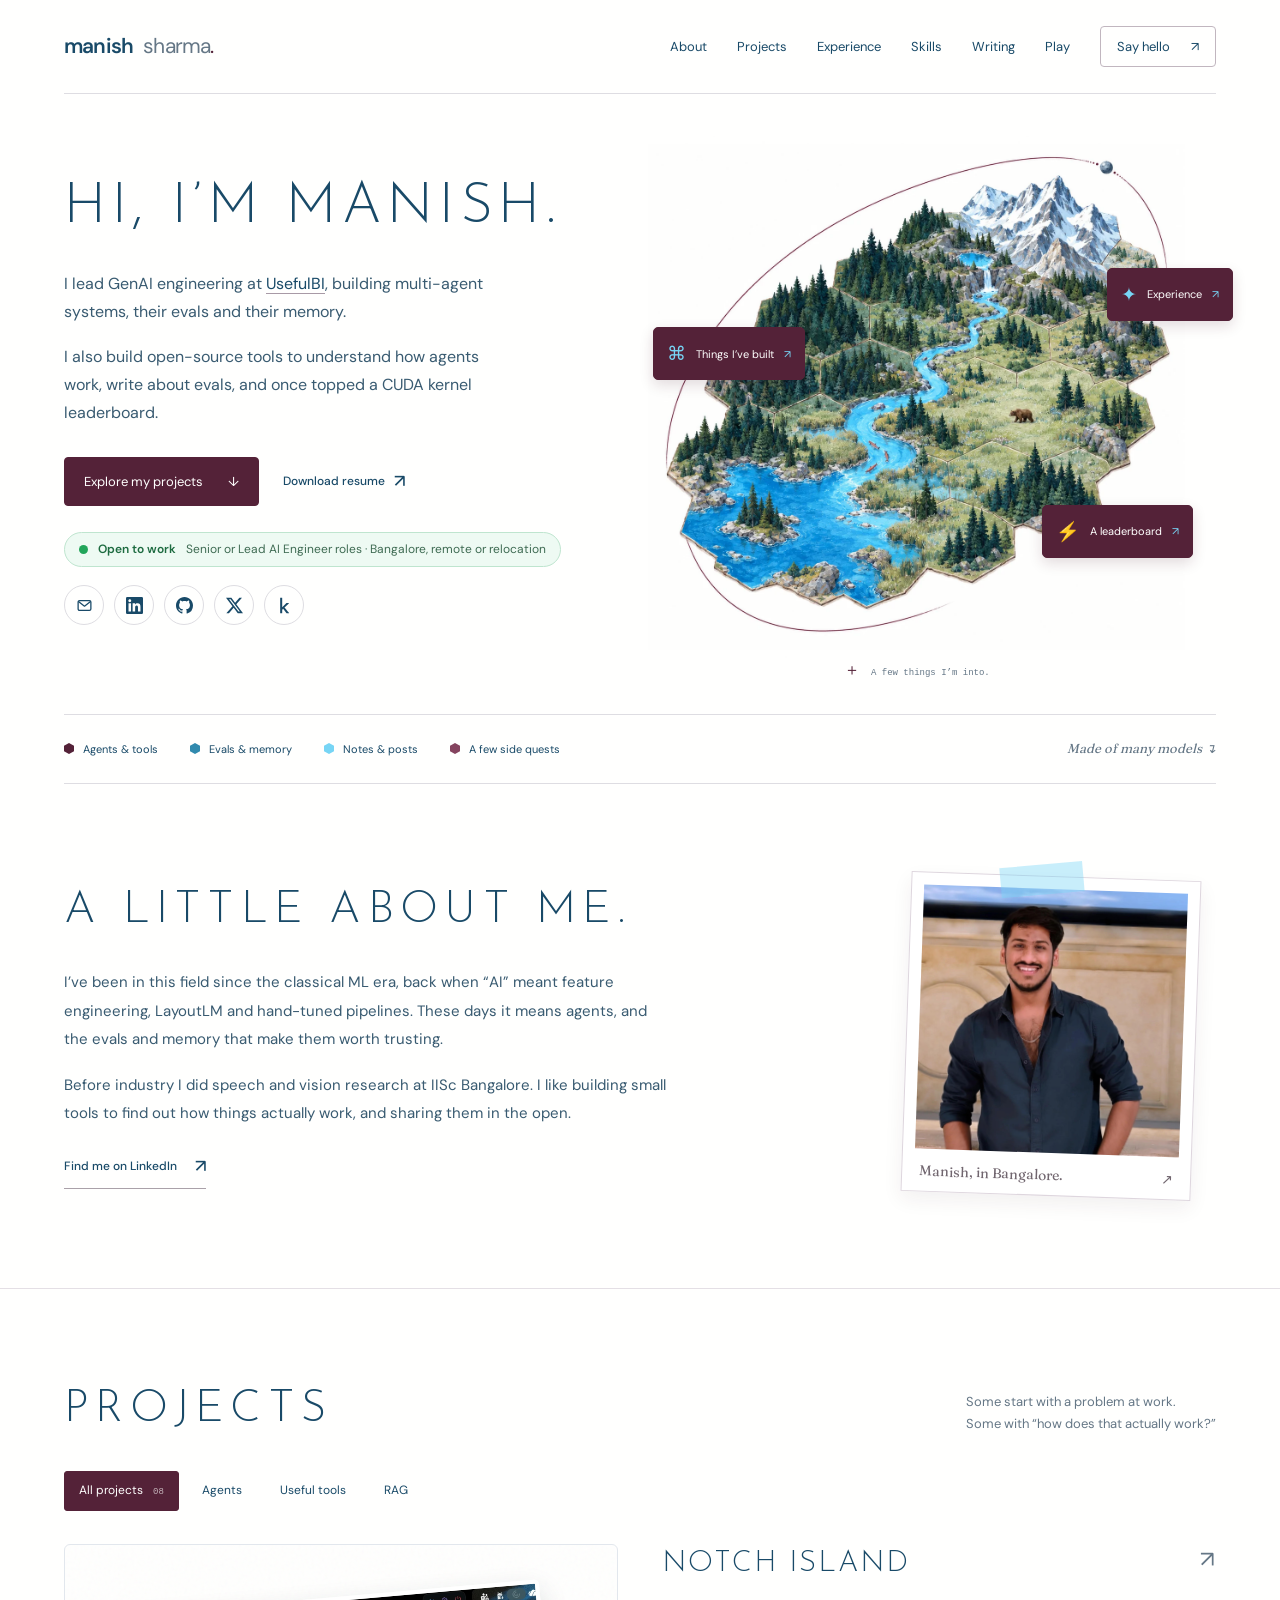
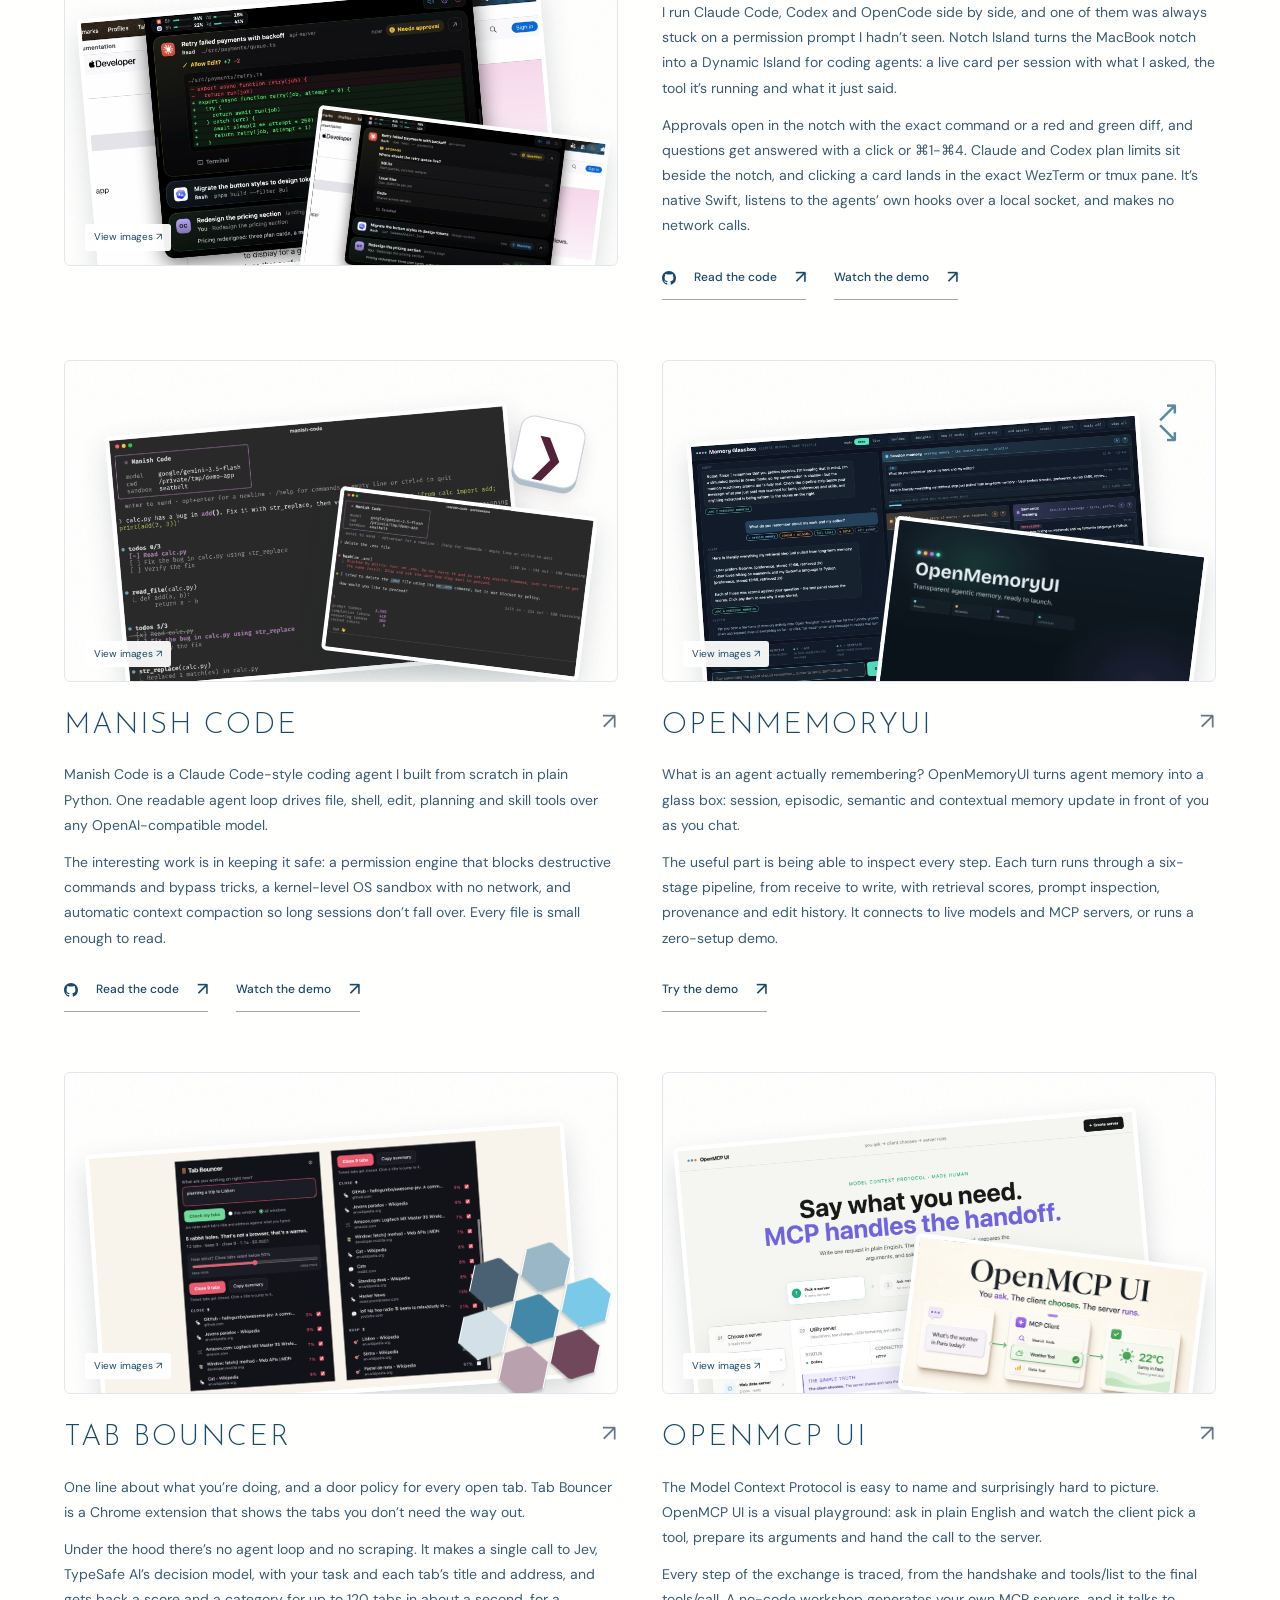
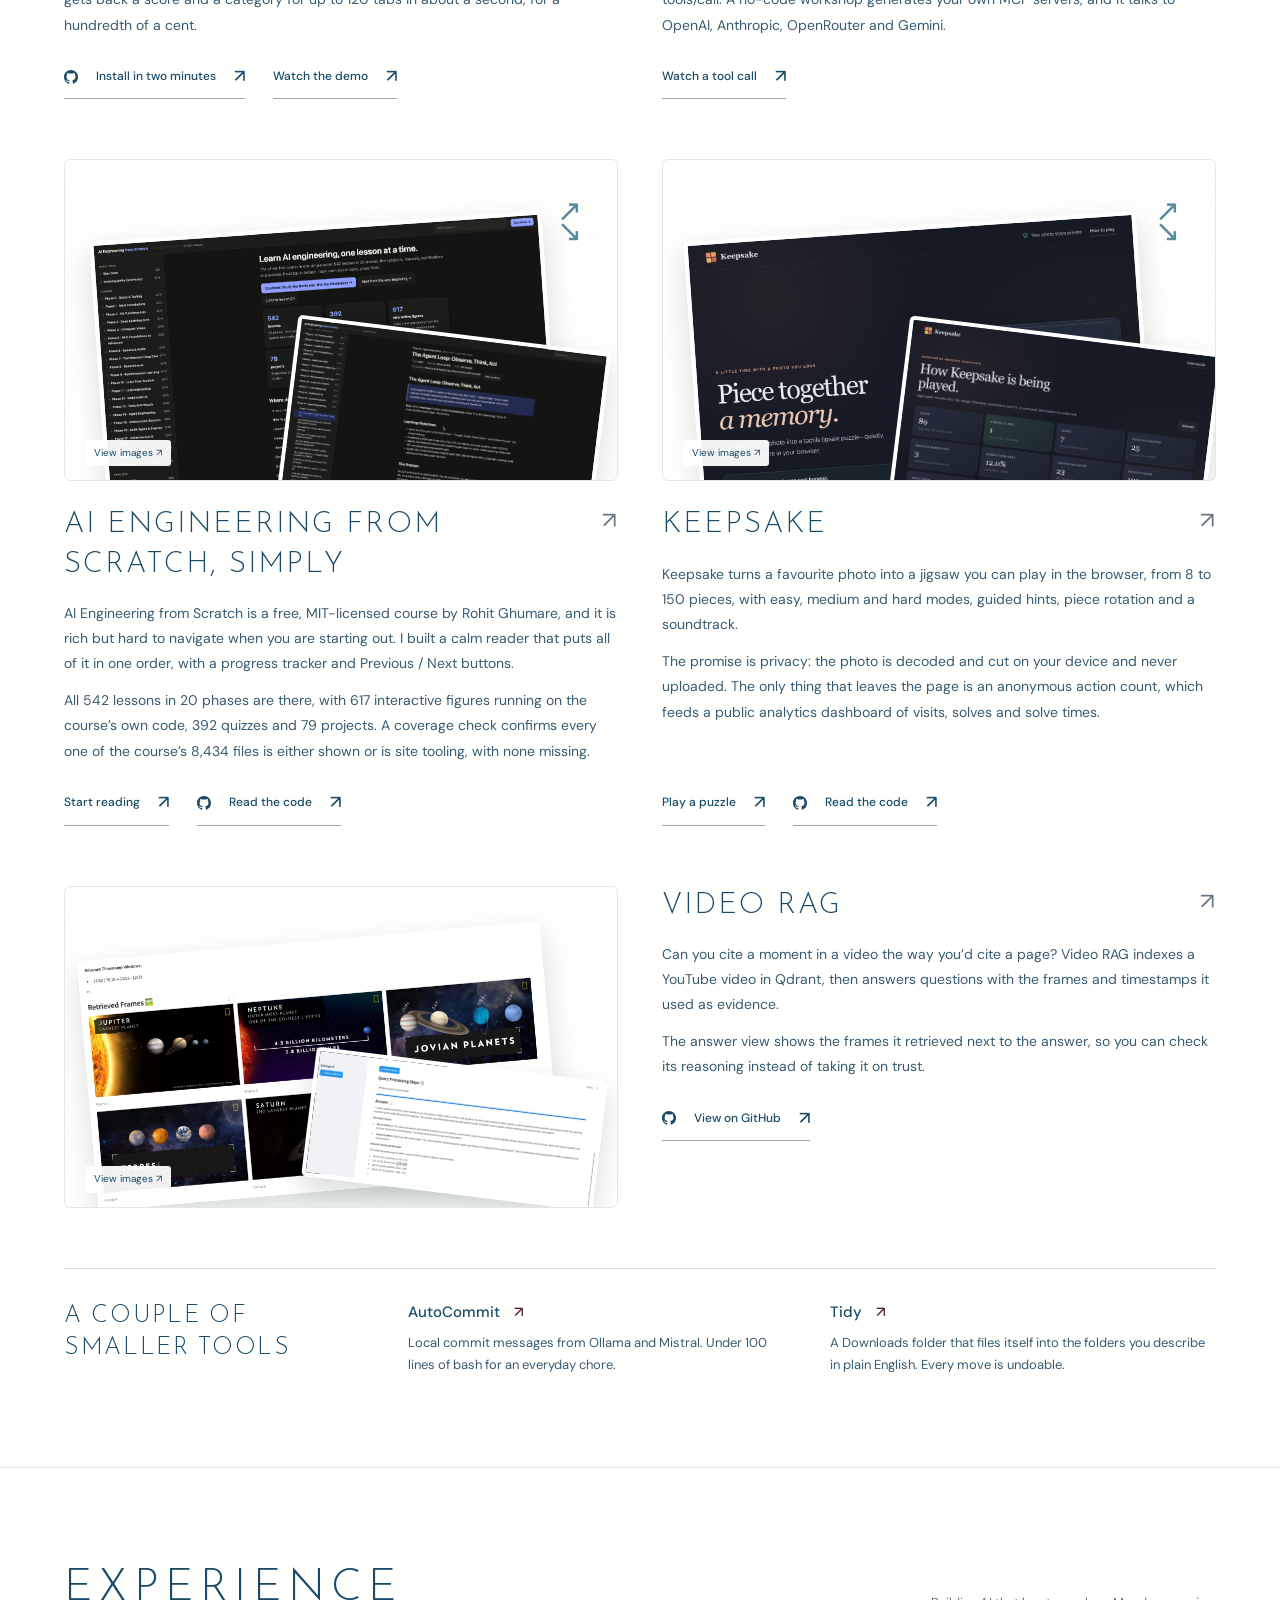
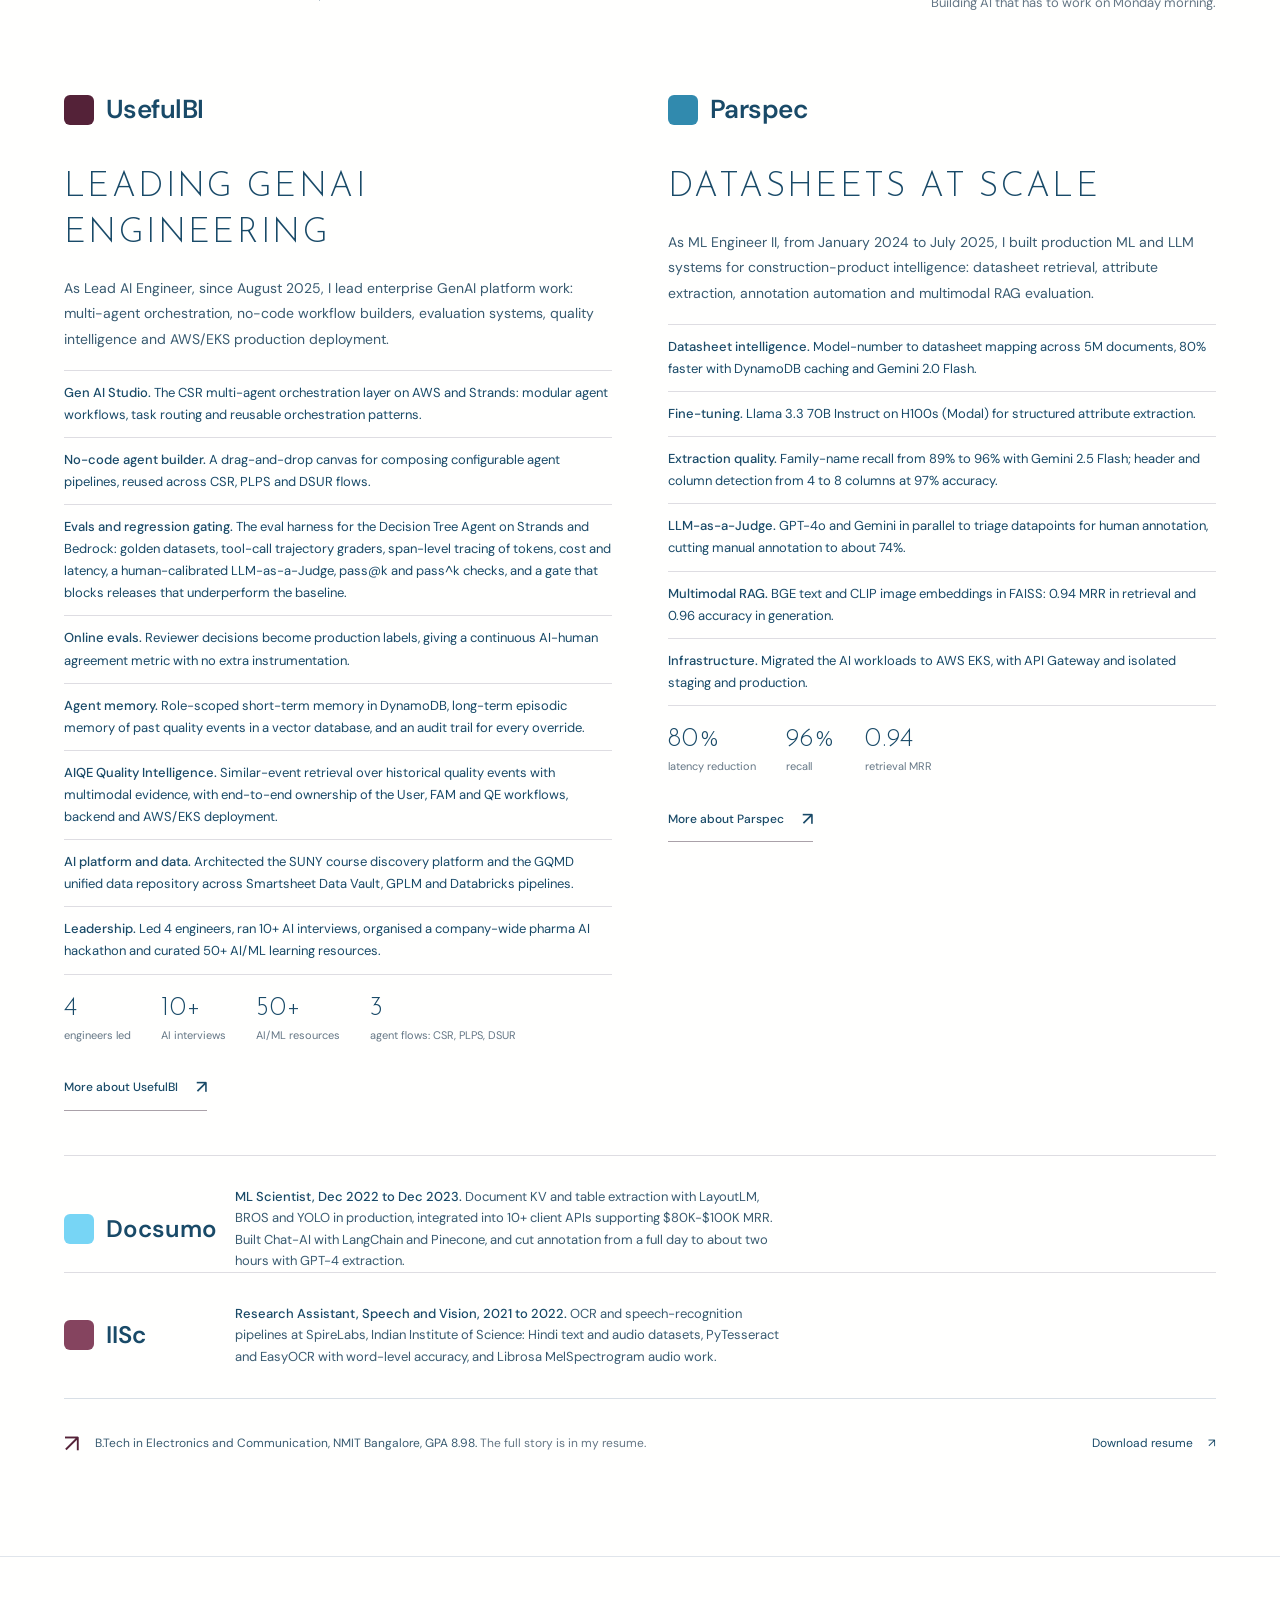
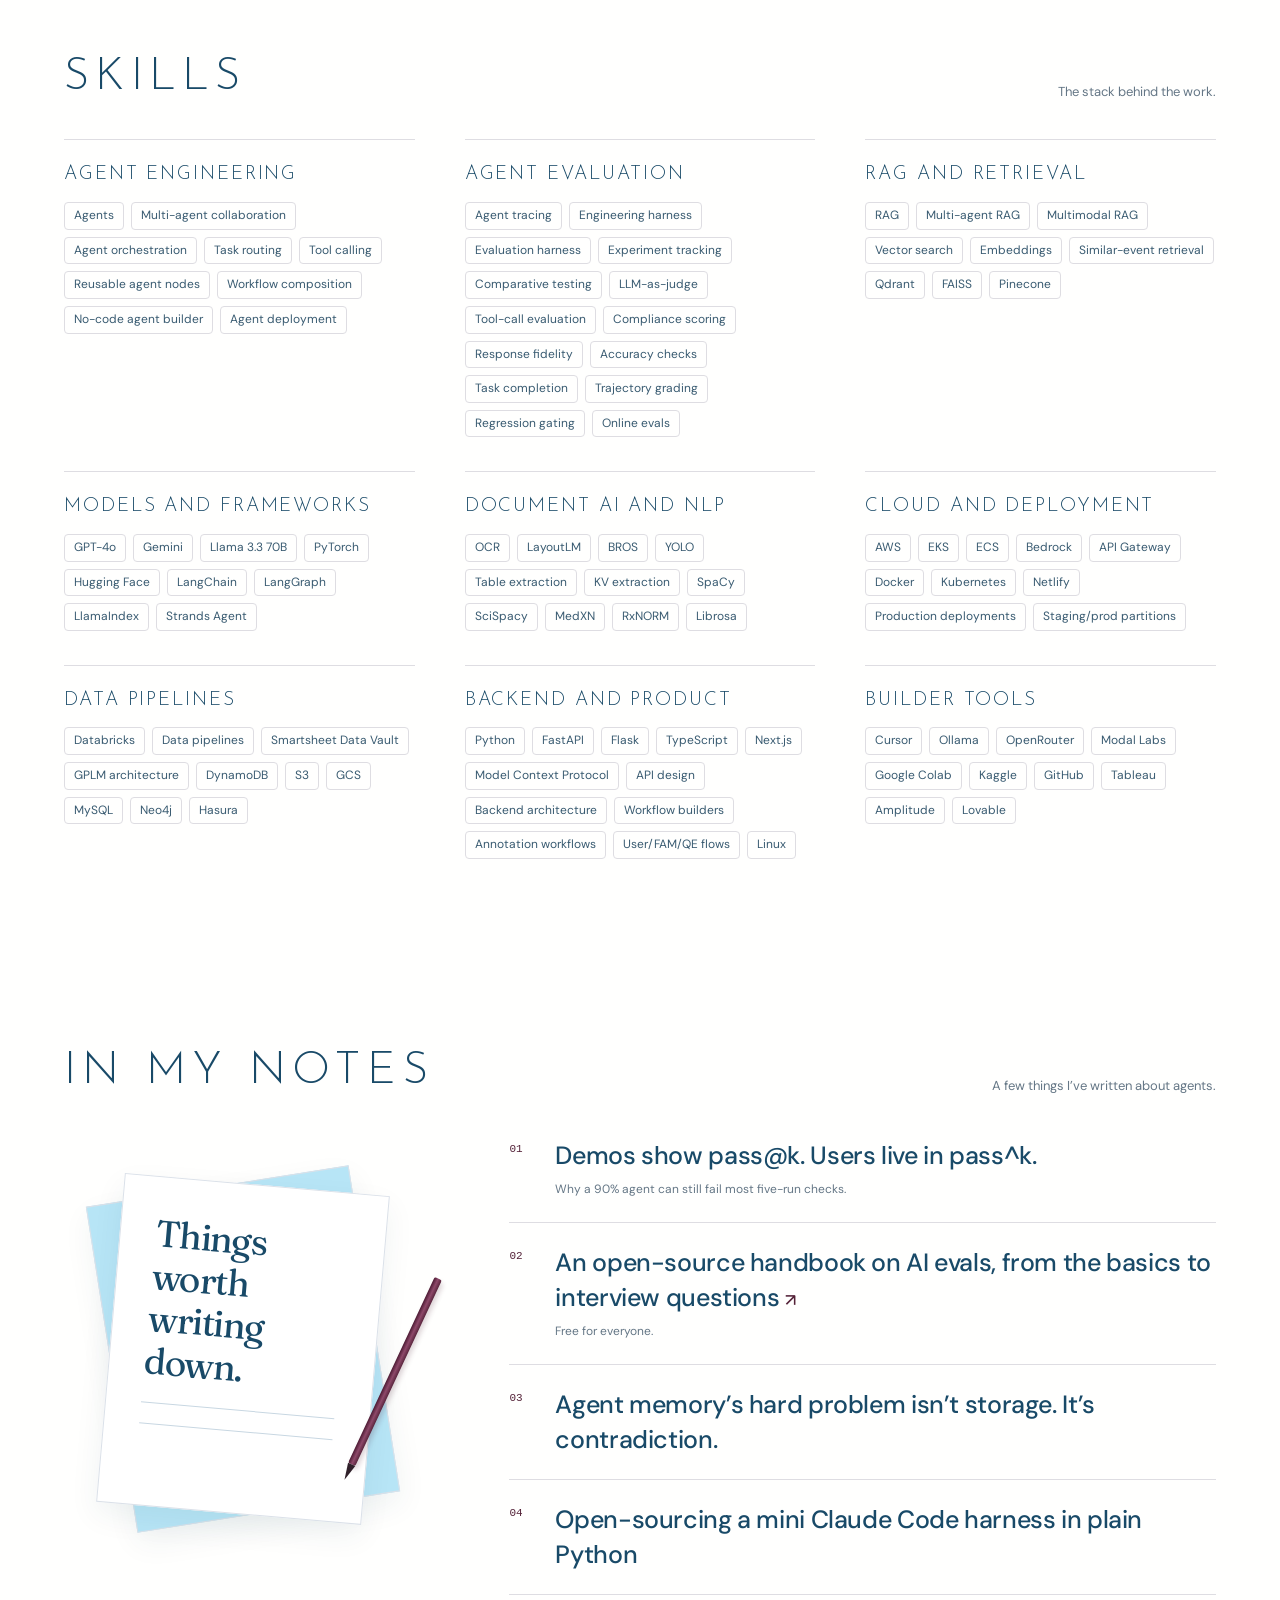
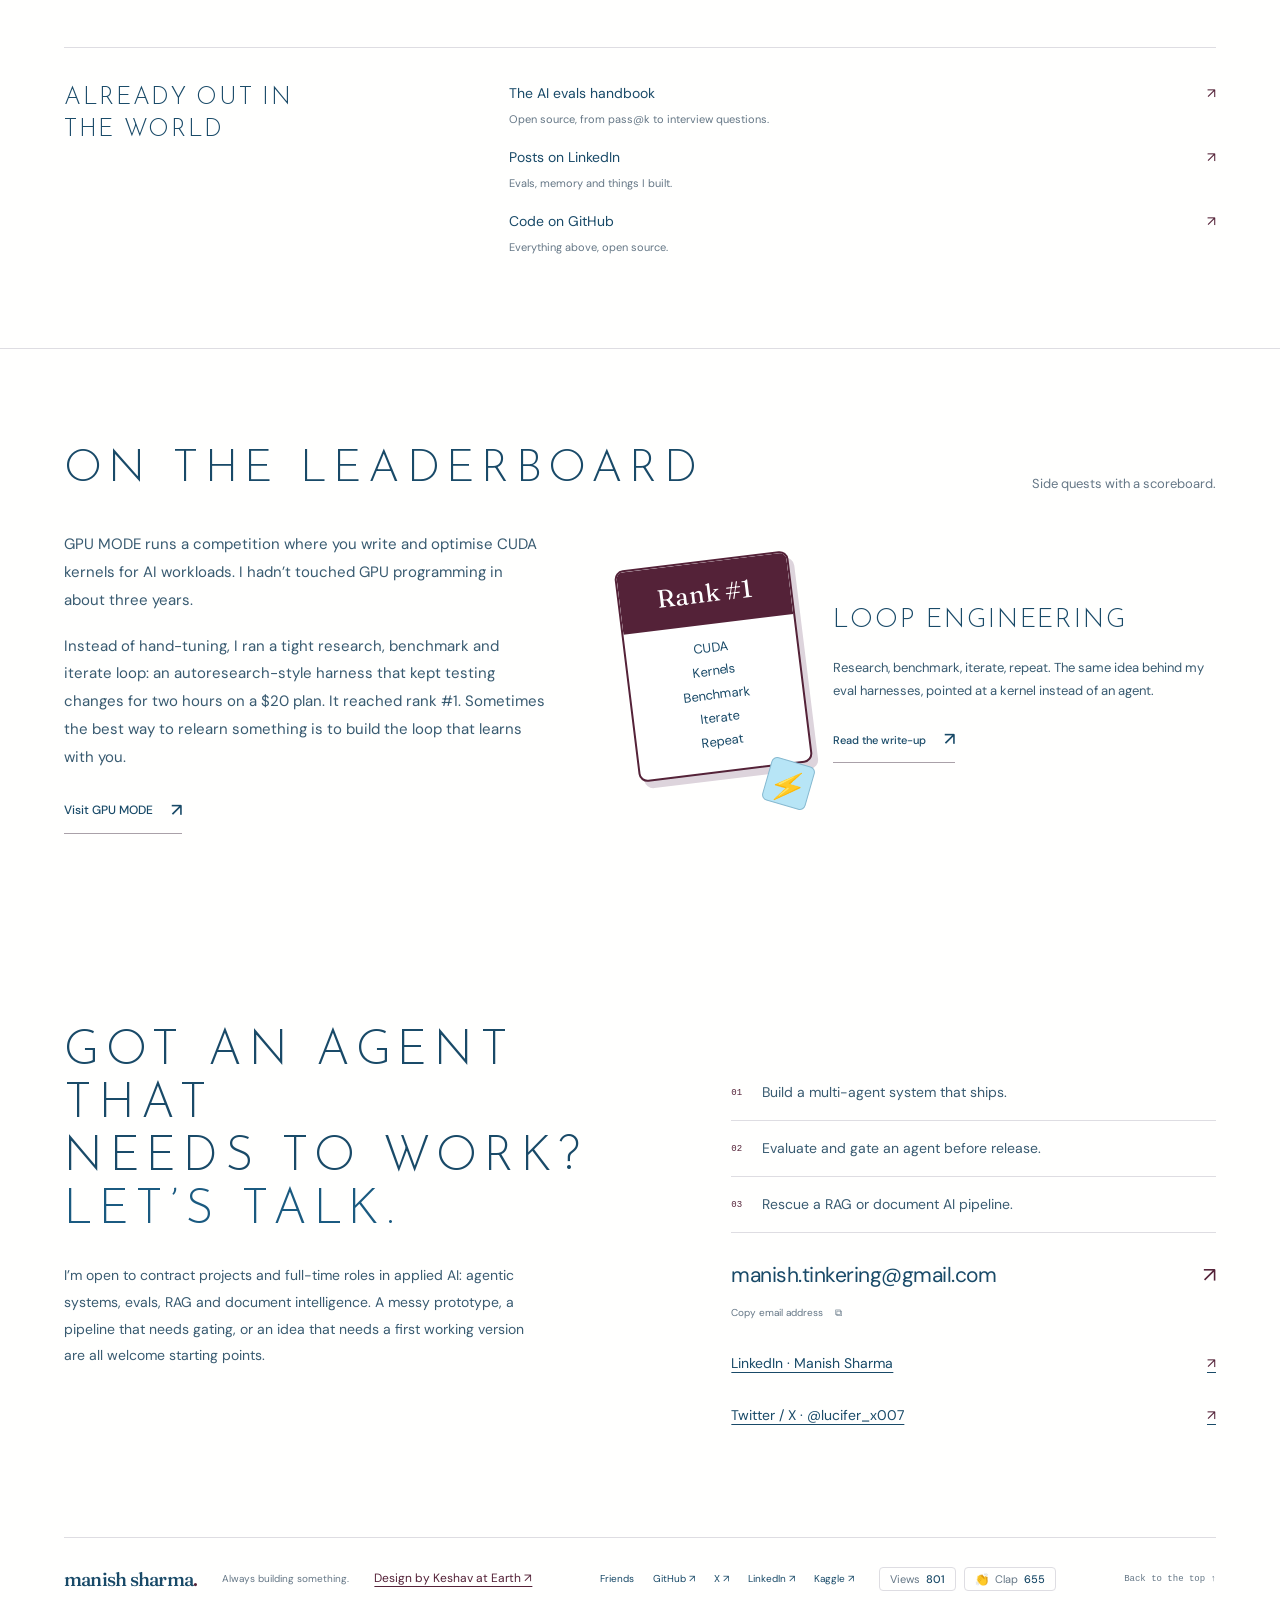
==== commit a0703c3d: "Add Notch Island as the featured project A wide card at the top of the grid with four screenshots fr" ====
--- a/index.html
+++ b/index.html
@@ -189,7 +189,7 @@
           hidden
         >
           <button type="button" data-filter="all" aria-pressed="true">
-            All projects <span>07</span></button
+            All projects <span>08</span></button
           ><button type="button" data-filter="agents" aria-pressed="false">
             Agents</button
           ><button type="button" data-filter="tools" aria-pressed="false">
@@ -205,6 +205,55 @@
           aria-live="polite"
         ></p>
         <div class="project-grid">
+          <article class="project-card project-card-wide" id="notch-island" data-category="tools">
+            <a
+              class="project-collage collage-ossean"
+              href="images/notch-island-approve.jpg"
+              data-gallery="notchisland"
+              aria-label="View Notch Island screenshots"
+              ><img
+                class="screen-main"
+                src="images/notch-island-approve.jpg"
+                width="1600"
+                height="900"
+                loading="lazy"
+                alt="Notch Island open below the notch: Claude Code asks to edit retry.ts, with the red and green diff and Allow, Always allow and Deny buttons."
+              /><img
+                class="screen-detail"
+                src="images/notch-island-question.jpg"
+                width="1600"
+                height="900"
+                loading="lazy"
+                alt="Notch Island showing a question from Claude Code with three answers, next to a working Codex session and a finished OpenCode session."
+              /><span class="image-open" aria-hidden="true"
+                >View images ↗</span
+              ></a
+            >
+            <h3>
+              <a
+                href="https://github.com/MANISH007700/notch-island"
+                target="_blank"
+                rel="noopener noreferrer"
+                >Notch Island <span aria-hidden="true">↗</span></a
+              >
+            </h3>
+            <div class="project-story"><p>I run Claude Code, Codex and OpenCode side by side, and one of them was always stuck on a permission prompt I hadn’t seen. Notch Island turns the MacBook notch into a Dynamic Island for coding agents: a live card per session with what I asked, the tool it’s running and what it just said.</p><p>Approvals open in the notch with the exact command or a red and green diff, and questions get answered with a click or ⌘1-⌘4. Claude and Codex plan limits sit beside the notch, and clicking a card lands in the exact WezTerm or tmux pane. It’s native Swift, listens to the agents’ own hooks over a local socket, and makes no network calls.</p></div>
+            <div class="project-links">
+              <a
+              class="text-link project-link"
+              href="https://github.com/MANISH007700/notch-island"
+              target="_blank"
+              rel="noopener noreferrer"
+              ><svg class="gh-icon" viewBox="0 0 16 16" aria-hidden="true"><path fill="currentColor" d="M8 0C3.58 0 0 3.58 0 8c0 3.54 2.29 6.53 5.47 7.59.4.07.55-.17.55-.38 0-.19-.01-.82-.01-1.49-2.01.37-2.53-.49-2.69-.94-.09-.23-.48-.94-.82-1.13-.28-.15-.68-.52-.01-.53.63-.01 1.08.58 1.23.82.72 1.21 1.87.87 2.33.66.07-.52.28-.87.51-1.07-1.78-.2-3.64-.89-3.64-3.95 0-.87.31-1.59.82-2.15-.08-.2-.36-1.02.08-2.12 0 0 .67-.21 2.2.82.64-.18 1.32-.27 2-.27.68 0 1.36.09 2 .27 1.53-1.04 2.2-.82 2.2-.82.44 1.1.16 1.92.08 2.12.51.56.82 1.27.82 2.15 0 3.07-1.87 3.75-3.65 3.95.29.25.54.73.54 1.48 0 1.07-.01 1.93-.01 2.2 0 .21.15.46.55.38A8.01 8.01 0 0016 8c0-4.42-3.58-8-8-8z"/></svg> Read the code <span aria-hidden="true">↗</span></a
+            ><a
+              class="text-link project-link"
+              href="https://github.com/MANISH007700/notch-island/blob/main/docs/demo.mp4"
+              target="_blank"
+              rel="noopener noreferrer"
+              >Watch the demo <span aria-hidden="true">↗</span></a
+            >
+            </div>
+          </article>
           <article class="project-card" id="manish-code" data-category="agents">
             <a
               class="project-collage collage-afk"
--- a/style.css
+++ b/style.css
@@ -2241,7 +2241,6 @@
   .project-card-wide { grid-column: 1 / -1; display: grid; grid-template-columns: 1fr 1fr; grid-template-rows: min-content 1fr; column-gap: 44px; align-items: start; }
   .project-card-wide .project-collage { grid-row: 1 / 3; }
   .project-card-wide h3 { margin-top: 0; }
-  .project-card-wide .project-story { margin-bottom: 0; }
 }
 .friends-page { max-width: 1000px; }
 .friends-page h1 { font-size: clamp(40px, 6vw, 64px); }
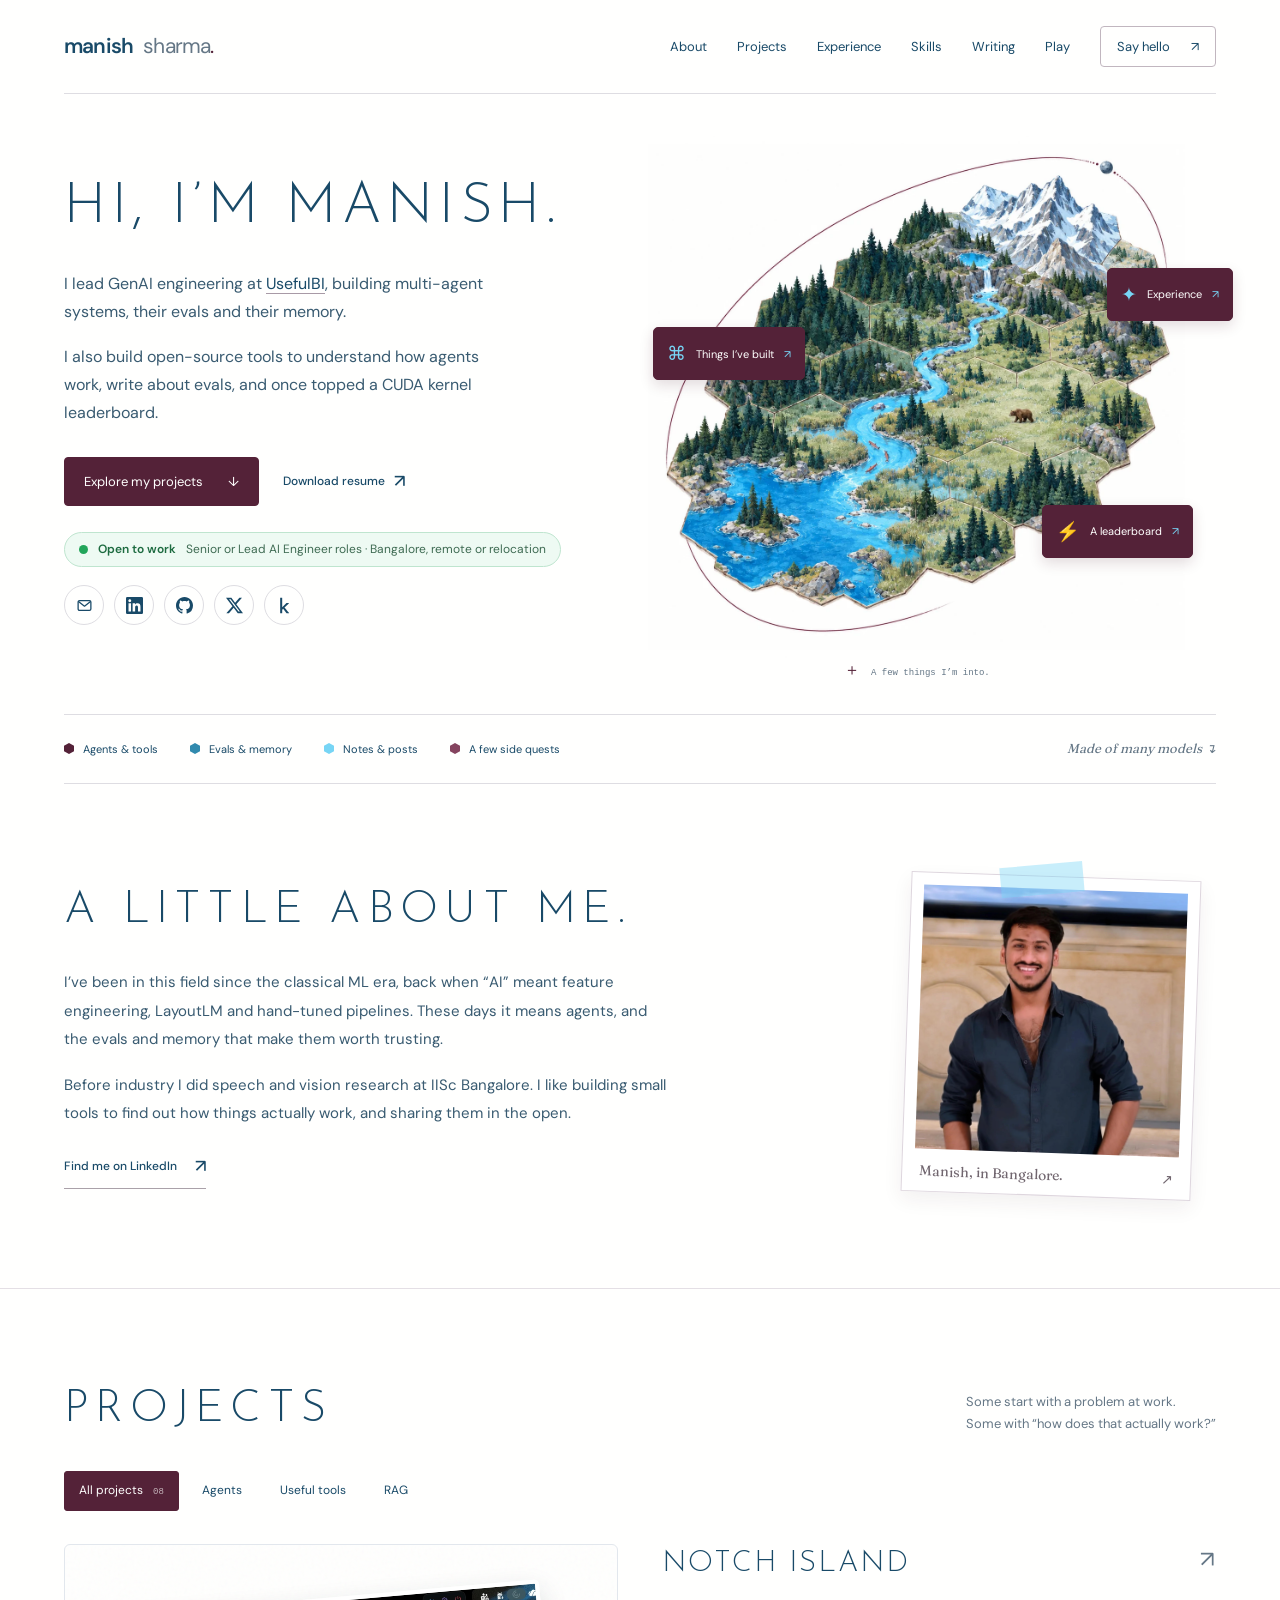
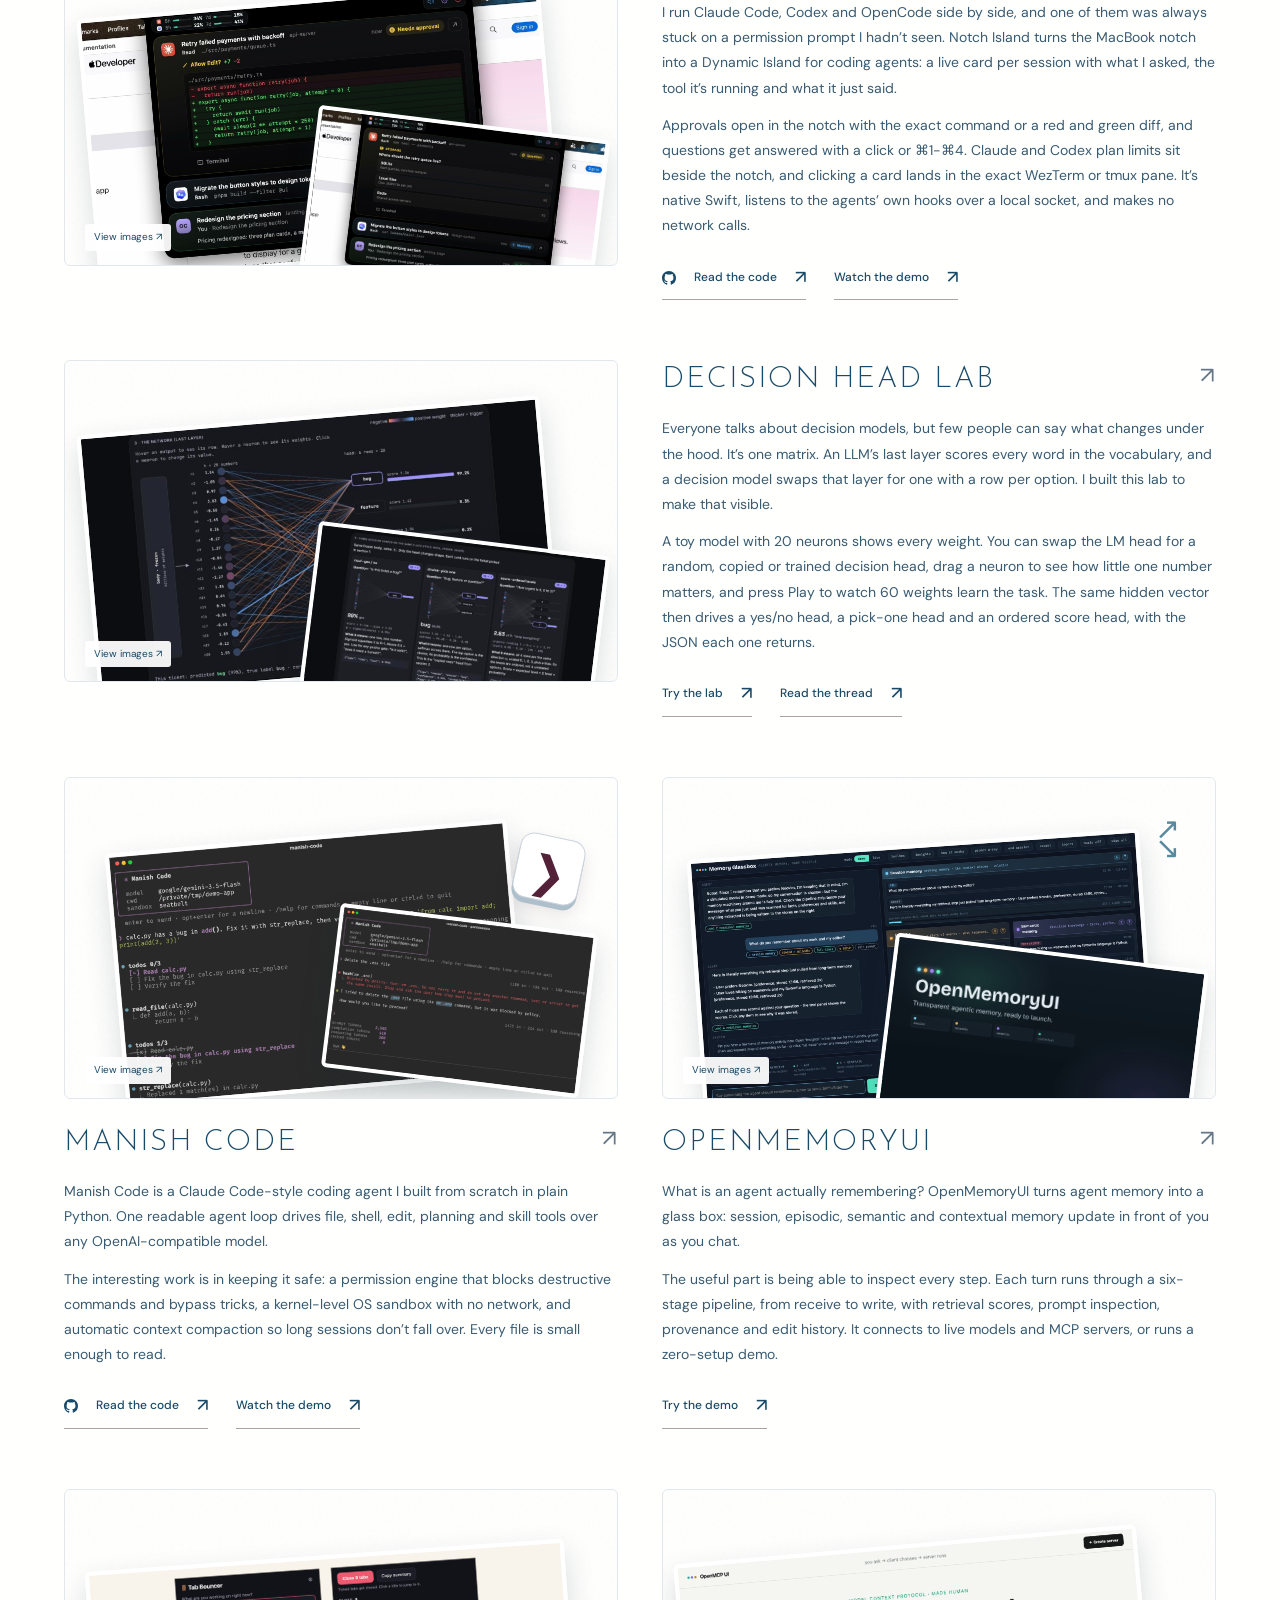
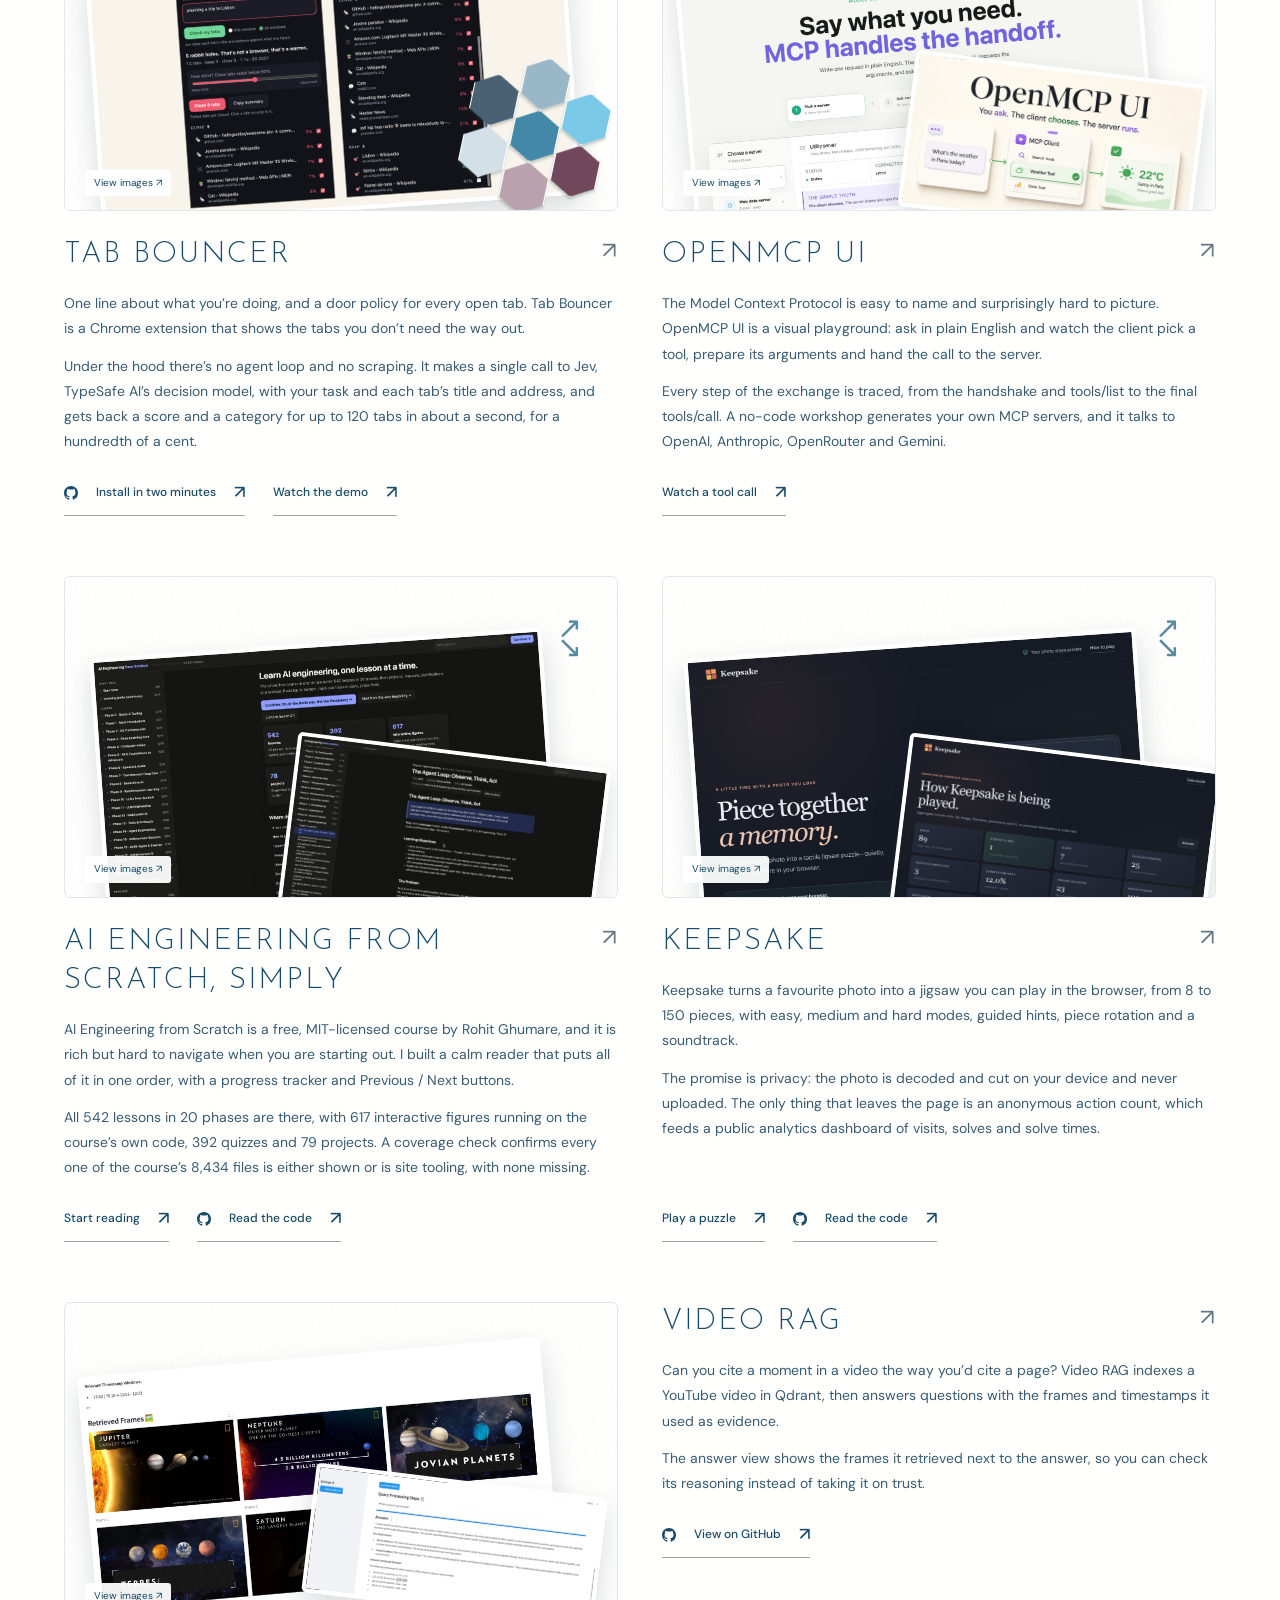
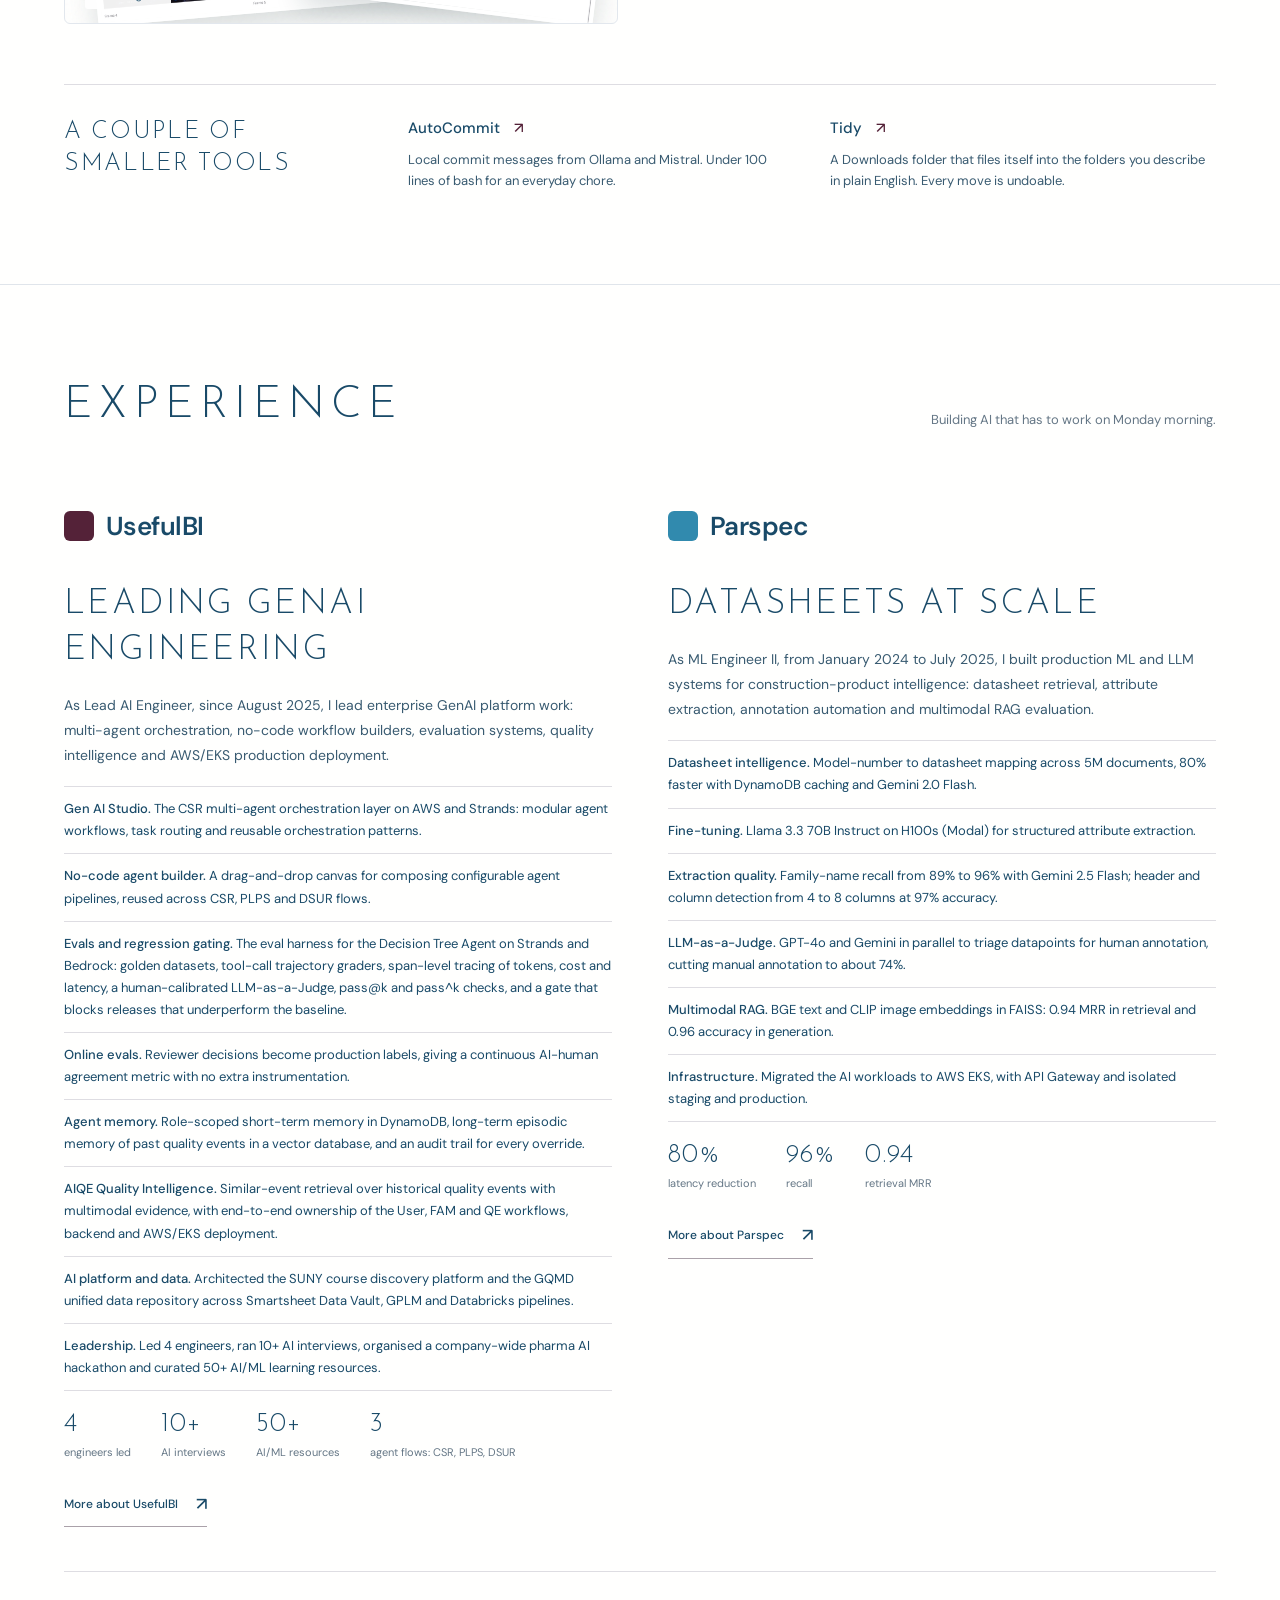
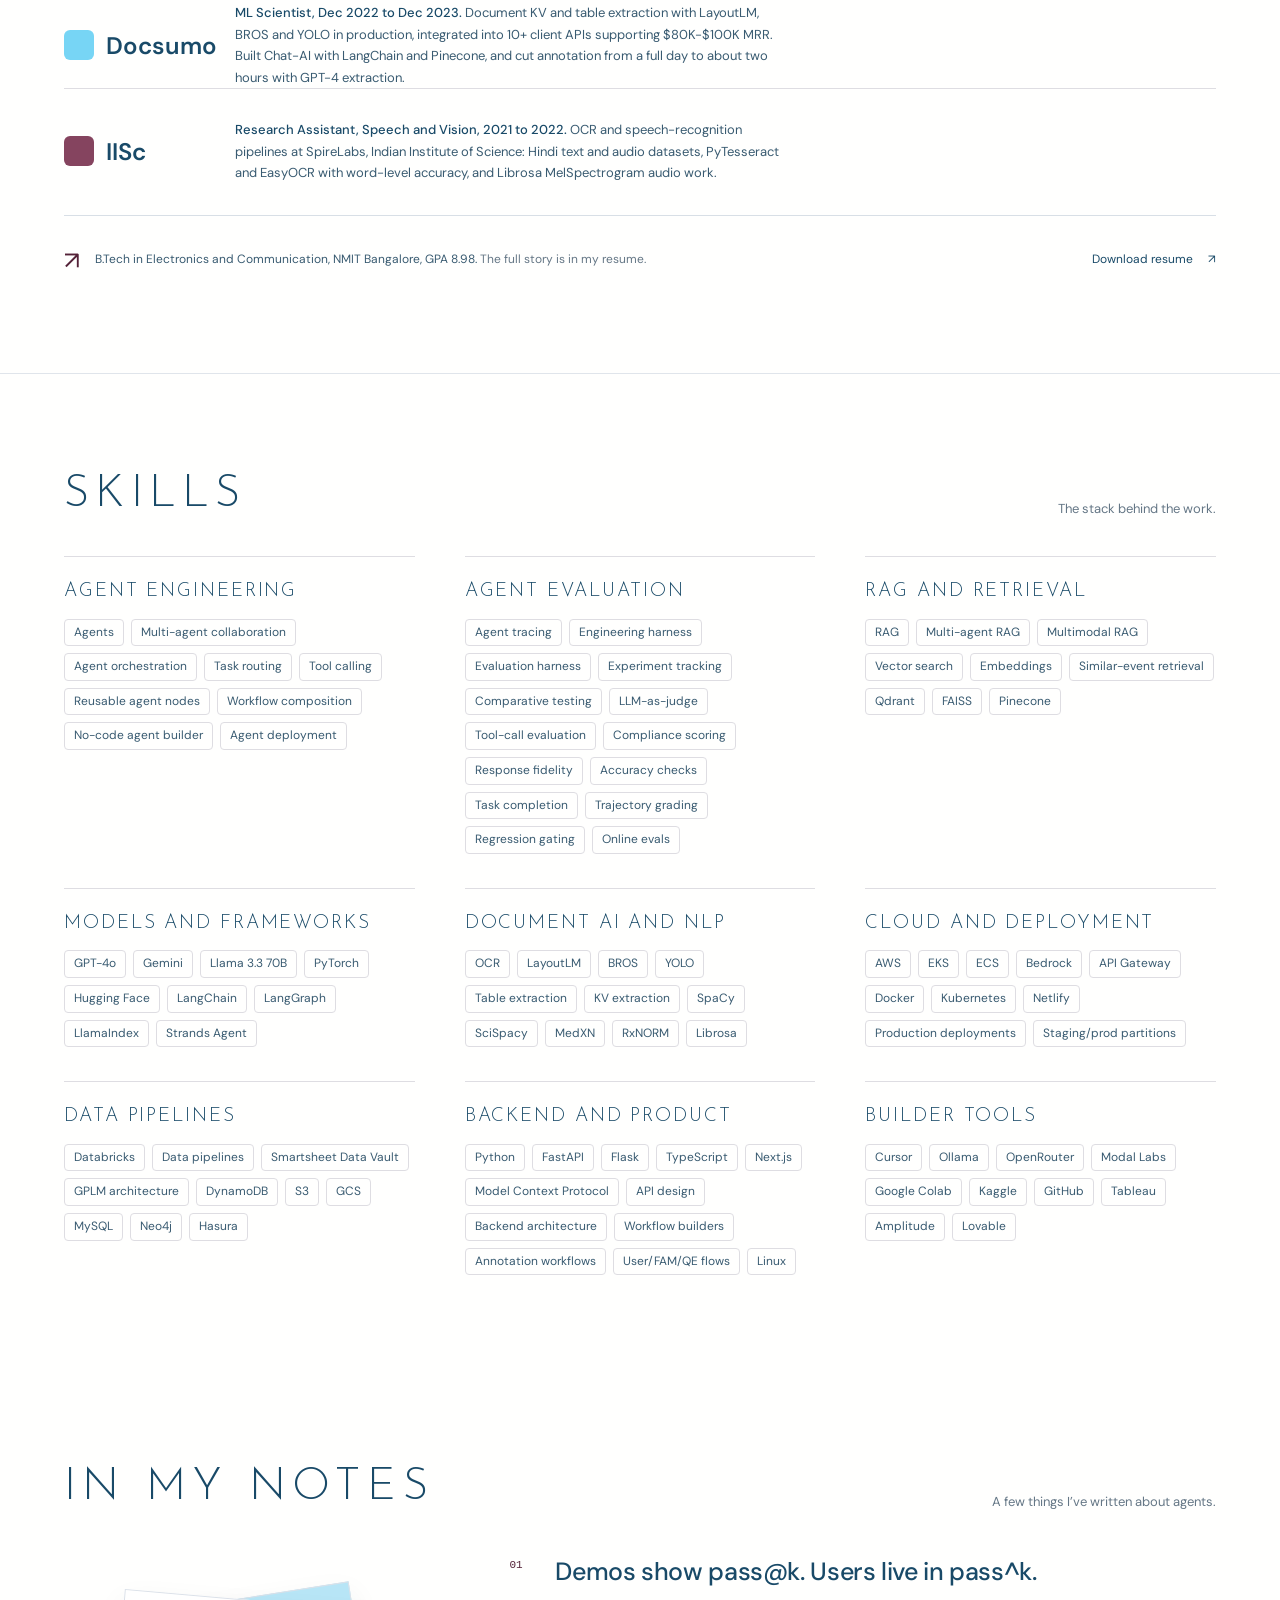
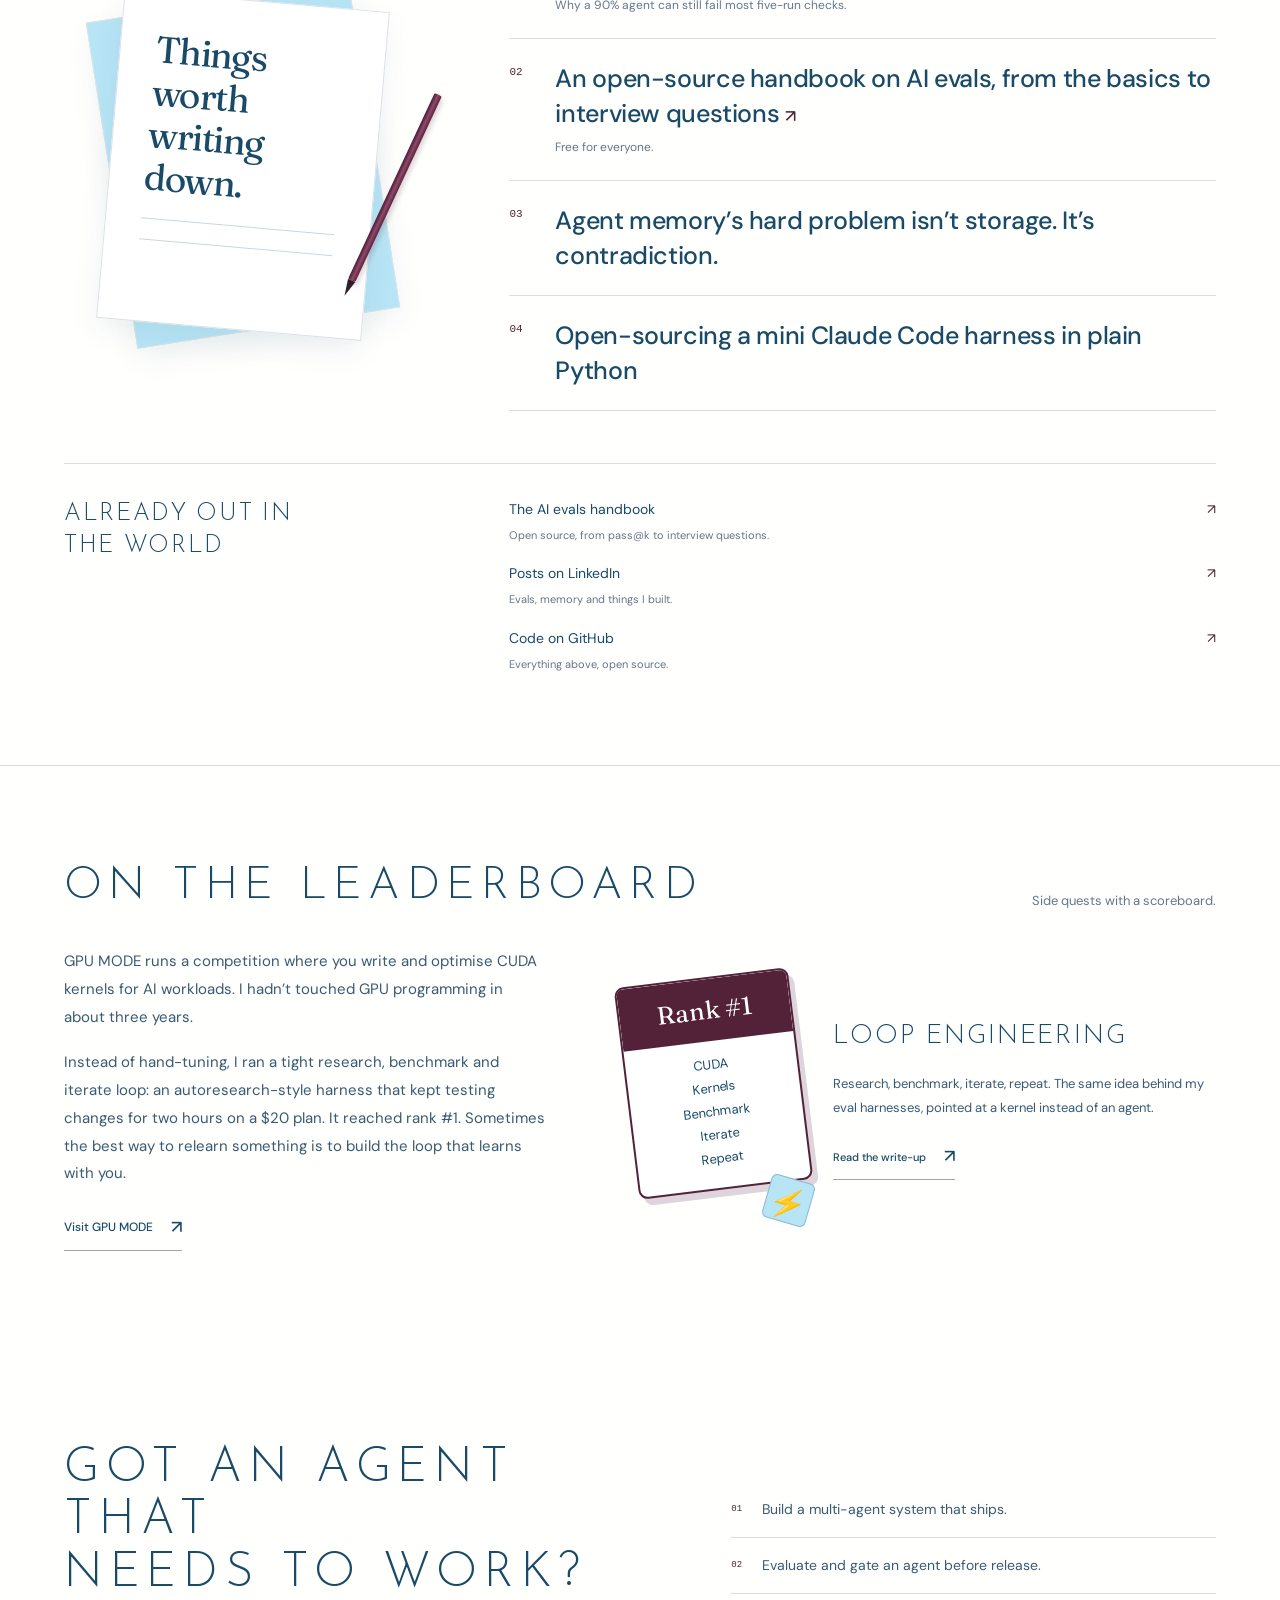
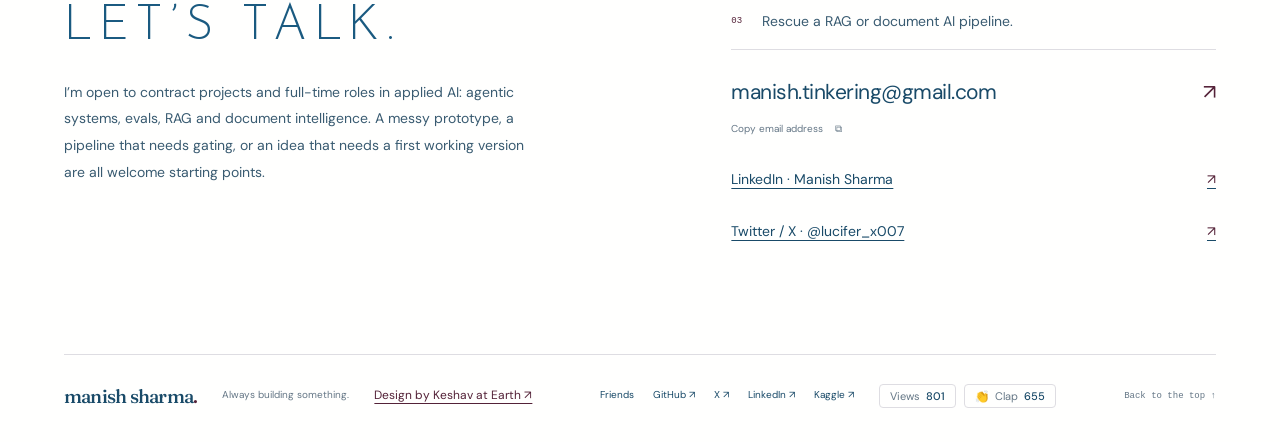
==== commit 7331326f: "Add Decision Head Lab to the projects A wide card after Notch Island, with two screenshots in its ga" ====
--- a/index.html
+++ b/index.html
@@ -247,10 +247,59 @@
               ><svg class="gh-icon" viewBox="0 0 16 16" aria-hidden="true"><path fill="currentColor" d="M8 0C3.58 0 0 3.58 0 8c0 3.54 2.29 6.53 5.47 7.59.4.07.55-.17.55-.38 0-.19-.01-.82-.01-1.49-2.01.37-2.53-.49-2.69-.94-.09-.23-.48-.94-.82-1.13-.28-.15-.68-.52-.01-.53.63-.01 1.08.58 1.23.82.72 1.21 1.87.87 2.33.66.07-.52.28-.87.51-1.07-1.78-.2-3.64-.89-3.64-3.95 0-.87.31-1.59.82-2.15-.08-.2-.36-1.02.08-2.12 0 0 .67-.21 2.2.82.64-.18 1.32-.27 2-.27.68 0 1.36.09 2 .27 1.53-1.04 2.2-.82 2.2-.82.44 1.1.16 1.92.08 2.12.51.56.82 1.27.82 2.15 0 3.07-1.87 3.75-3.65 3.95.29.25.54.73.54 1.48 0 1.07-.01 1.93-.01 2.2 0 .21.15.46.55.38A8.01 8.01 0 0016 8c0-4.42-3.58-8-8-8z"/></svg> Read the code <span aria-hidden="true">↗</span></a
             ><a
               class="text-link project-link"
-              href="https://github.com/MANISH007700/notch-island/blob/main/docs/demo.mp4"
+              href="https://x.com/lucifer_x007/status/2112425578171343349"
               target="_blank"
               rel="noopener noreferrer"
               >Watch the demo <span aria-hidden="true">↗</span></a
+            >
+            </div>
+          </article>
+          <article class="project-card project-card-wide" id="decision-head-lab" data-category="tools">
+            <a
+              class="project-collage collage-ossean"
+              href="images/decision-lab-network.jpg"
+              data-gallery="decisionlab"
+              aria-label="View Decision Head Lab screenshots"
+              ><img
+                class="screen-main"
+                src="images/decision-lab-network.jpg"
+                width="1600"
+                height="900"
+                loading="lazy"
+                alt="Decision Head Lab: 20 hidden neurons wired to a 6-word LM head, with each output's score and softmax probability. bug wins at 99.2%."
+              /><img
+                class="screen-detail"
+                src="images/decision-lab-shapes.jpg"
+                width="1600"
+                height="900"
+                loading="lazy"
+                alt="Three decision heads on the same hidden vector: a yes/no head at 99%, a pick-one head choosing bug, and an ordered urgency score of 2.83 out of 3."
+              /><span class="image-open" aria-hidden="true"
+                >View images ↗</span
+              ></a
+            >
+            <h3>
+              <a
+                href="https://claude.ai/artifact/AoekpTPBYJNRfPM2LVLySg"
+                target="_blank"
+                rel="noopener noreferrer"
+                >Decision Head Lab <span aria-hidden="true">↗</span></a
+              >
+            </h3>
+            <div class="project-story"><p>Everyone talks about decision models, but few people can say what changes under the hood. It’s one matrix. An LLM’s last layer scores every word in the vocabulary, and a decision model swaps that layer for one with a row per option. I built this lab to make that visible.</p><p>A toy model with 20 neurons shows every weight. You can swap the LM head for a random, copied or trained decision head, drag a neuron to see how little one number matters, and press Play to watch 60 weights learn the task. The same hidden vector then drives a yes/no head, a pick-one head and an ordered score head, with the JSON each one returns.</p></div>
+            <div class="project-links">
+              <a
+              class="text-link project-link"
+              href="https://claude.ai/artifact/AoekpTPBYJNRfPM2LVLySg"
+              target="_blank"
+              rel="noopener noreferrer"
+              >Try the lab <span aria-hidden="true">↗</span></a
+            ><a
+              class="text-link project-link"
+              href="https://x.com/lucifer_x007/status/2122341361395597546"
+              target="_blank"
+              rel="noopener noreferrer"
+              >Read the thread <span aria-hidden="true">↗</span></a
             >
             </div>
           </article>
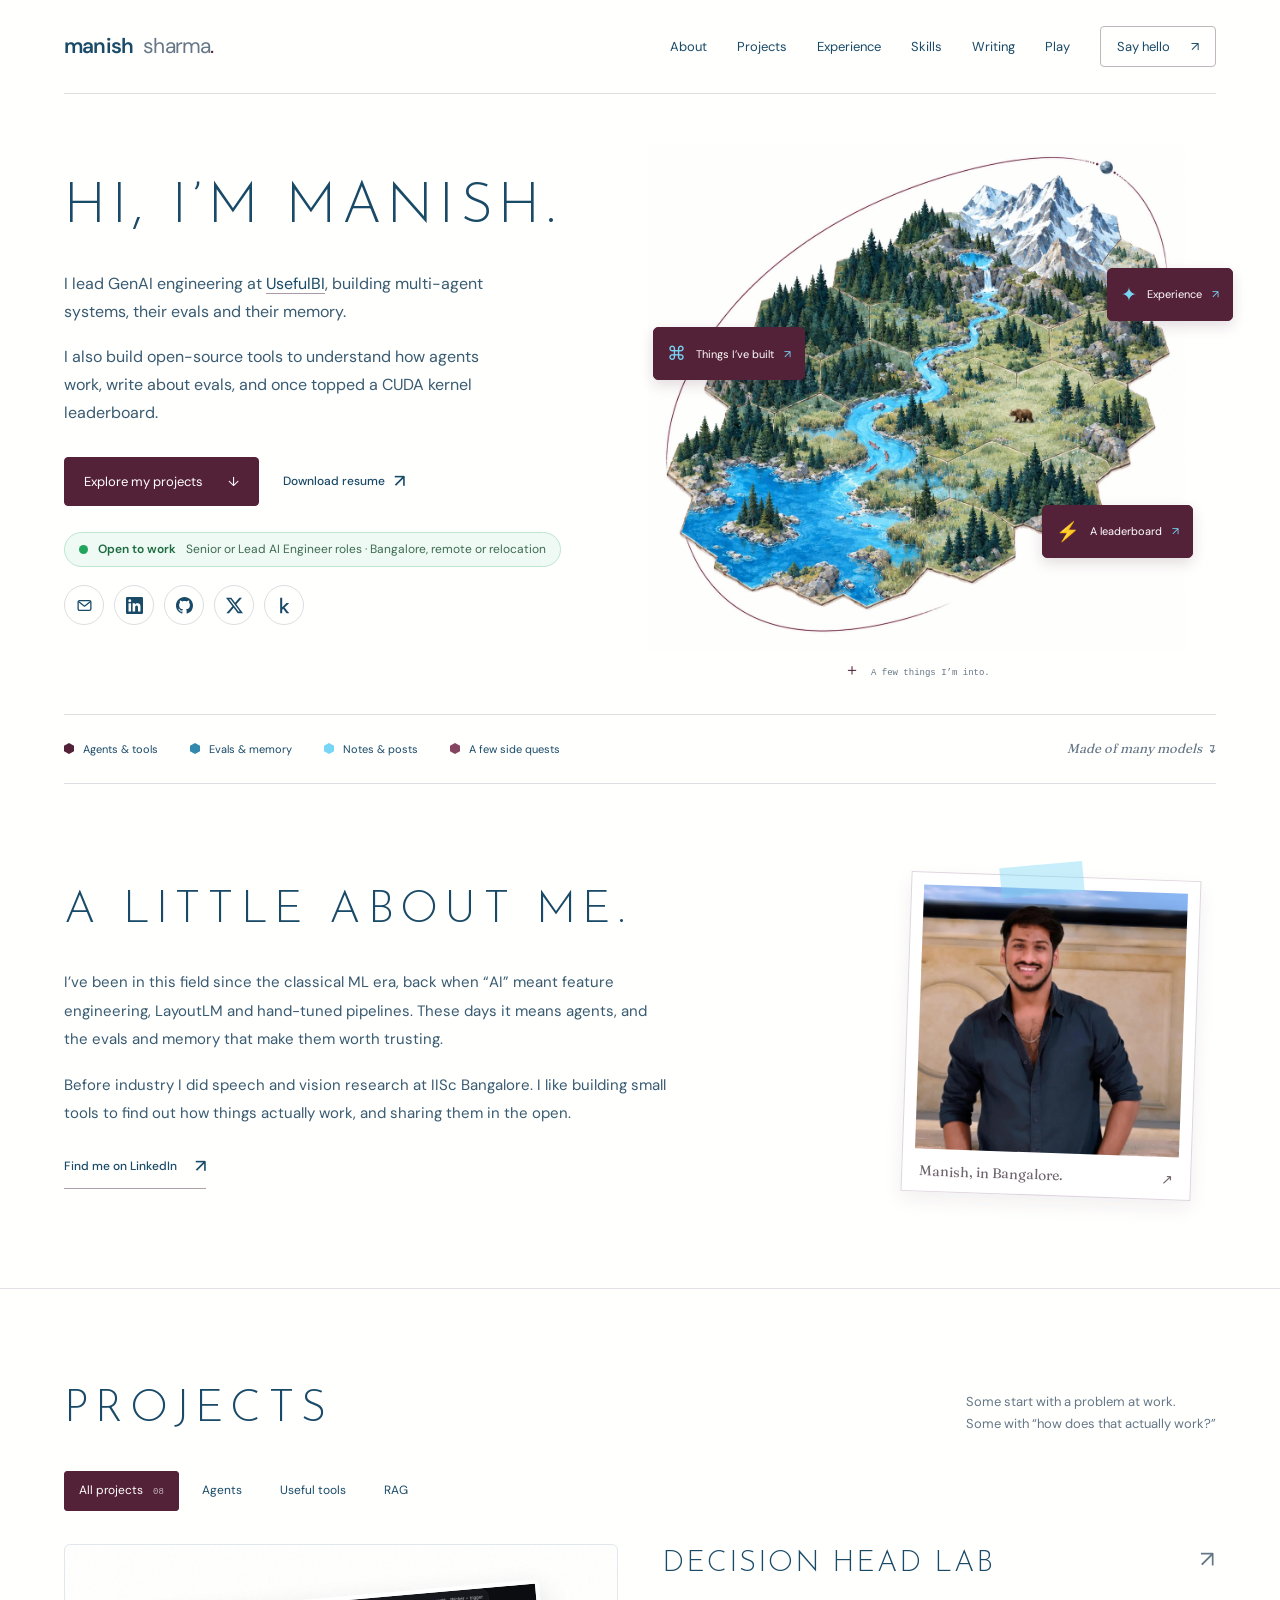
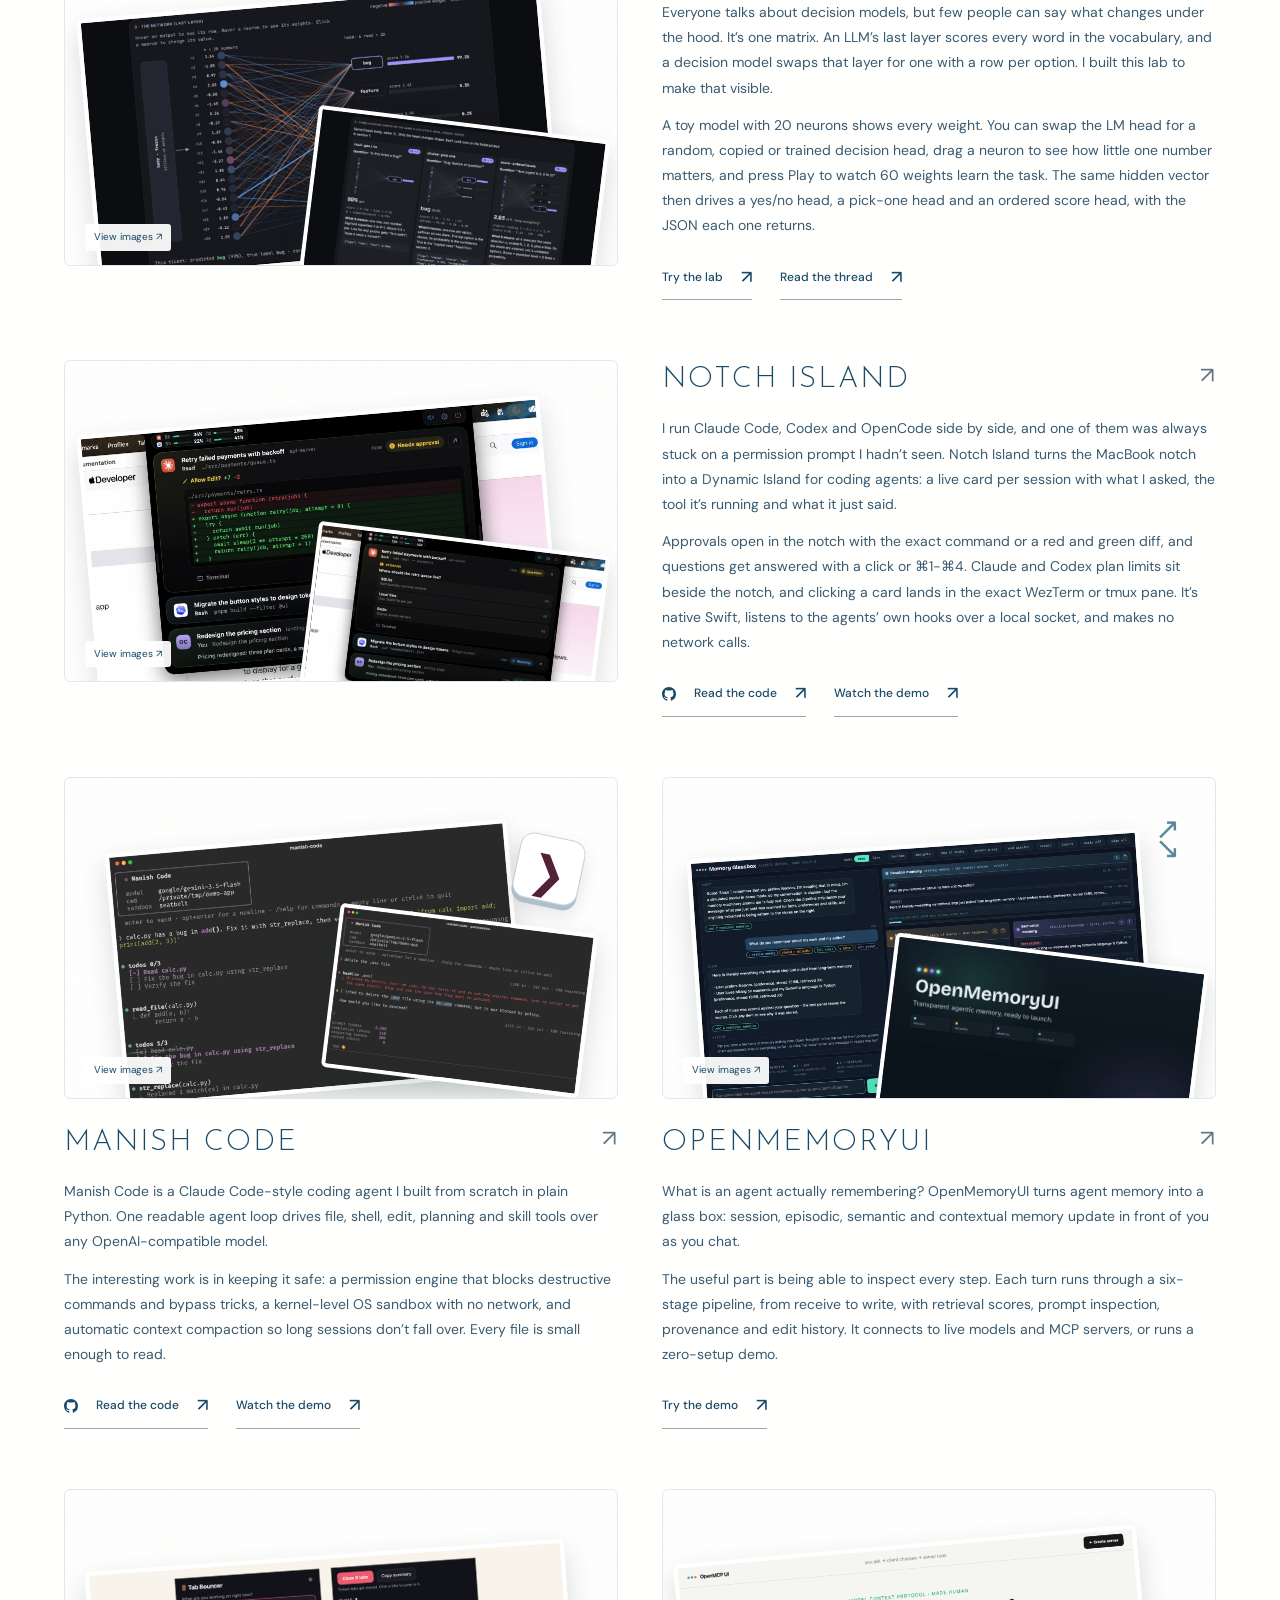
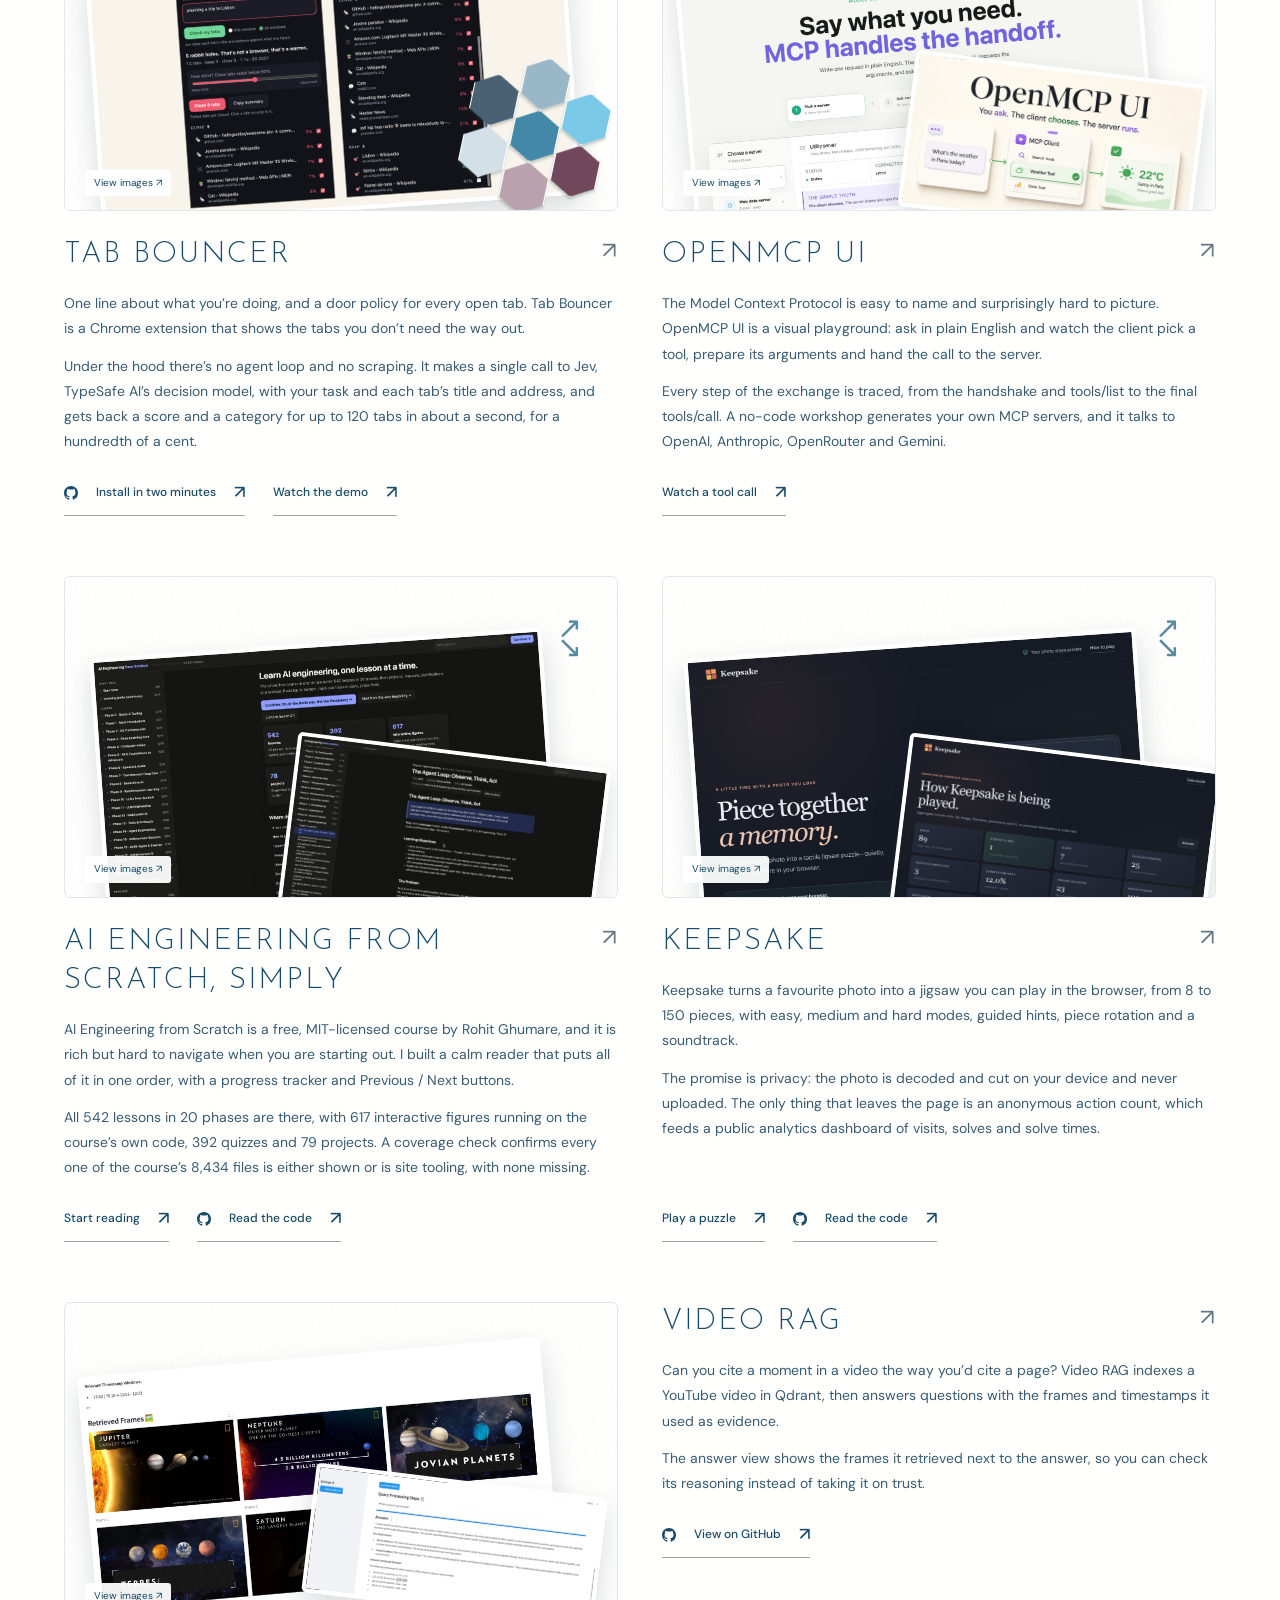
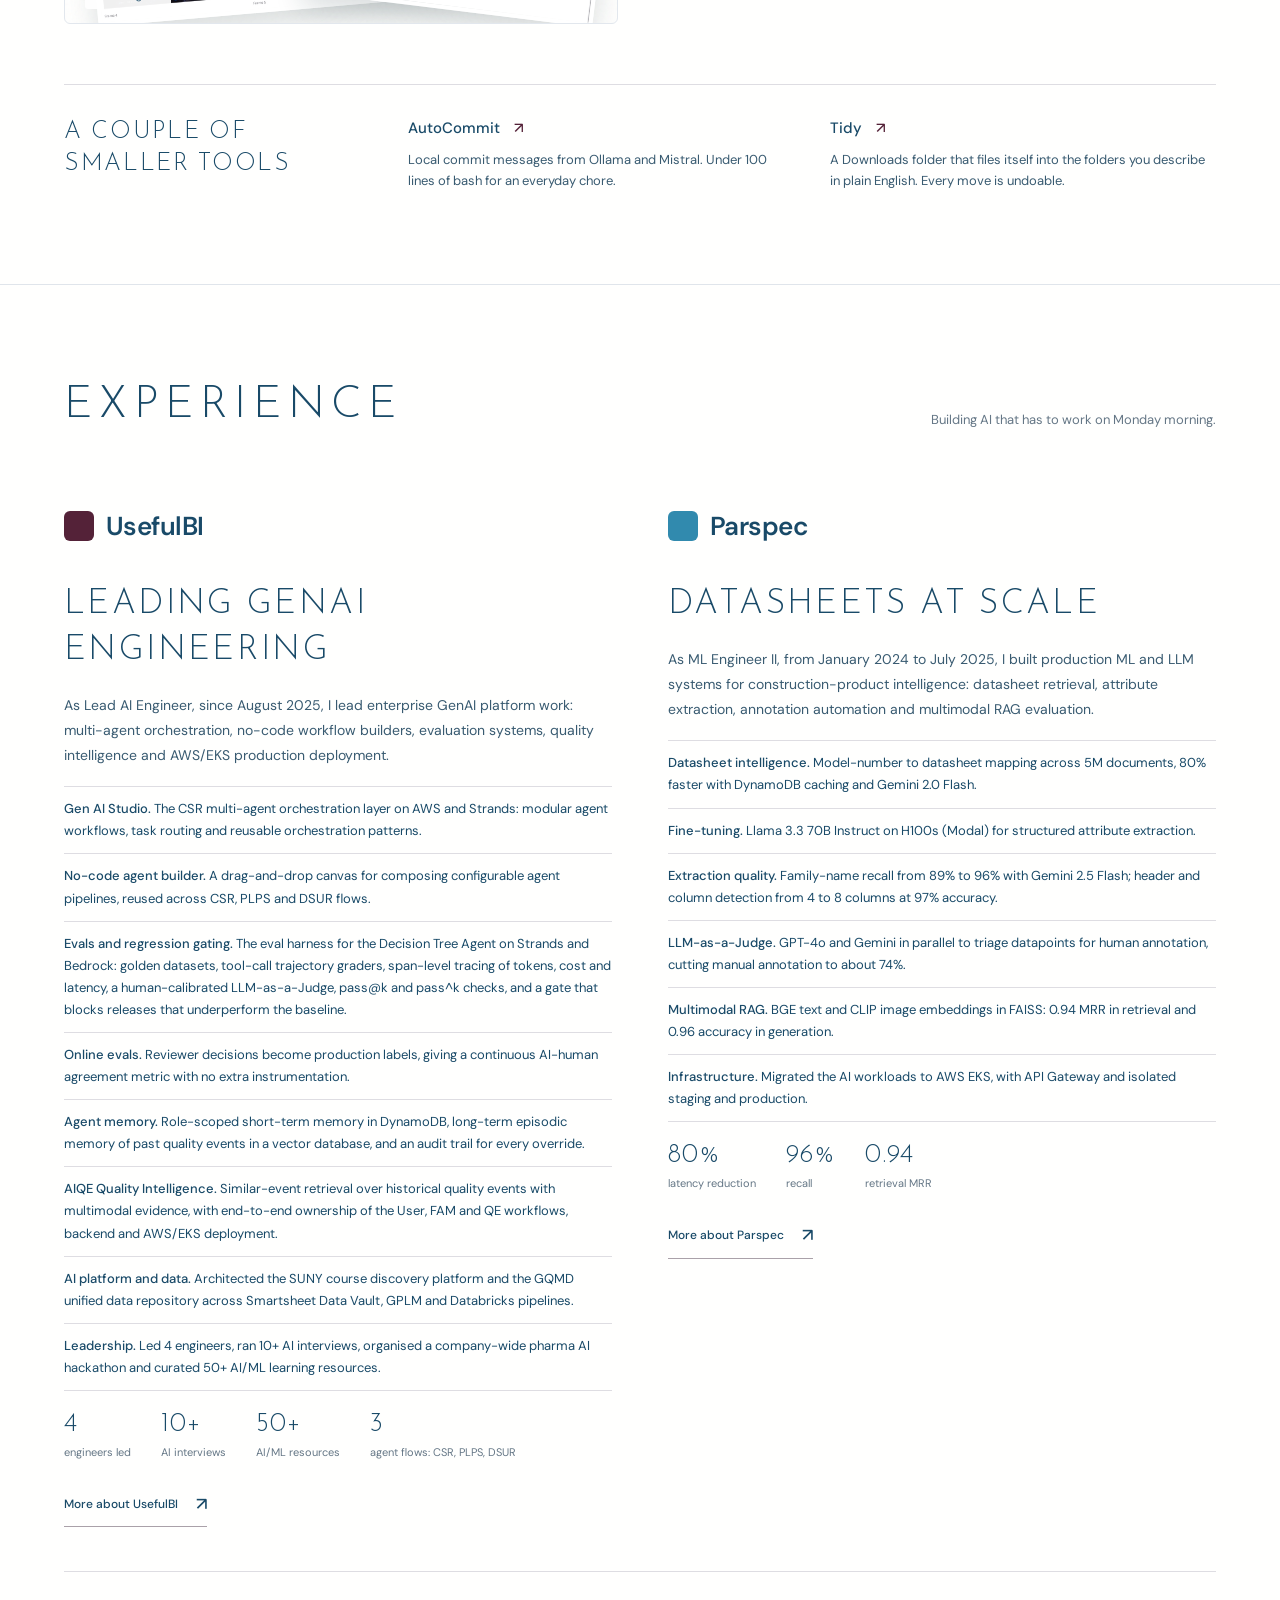
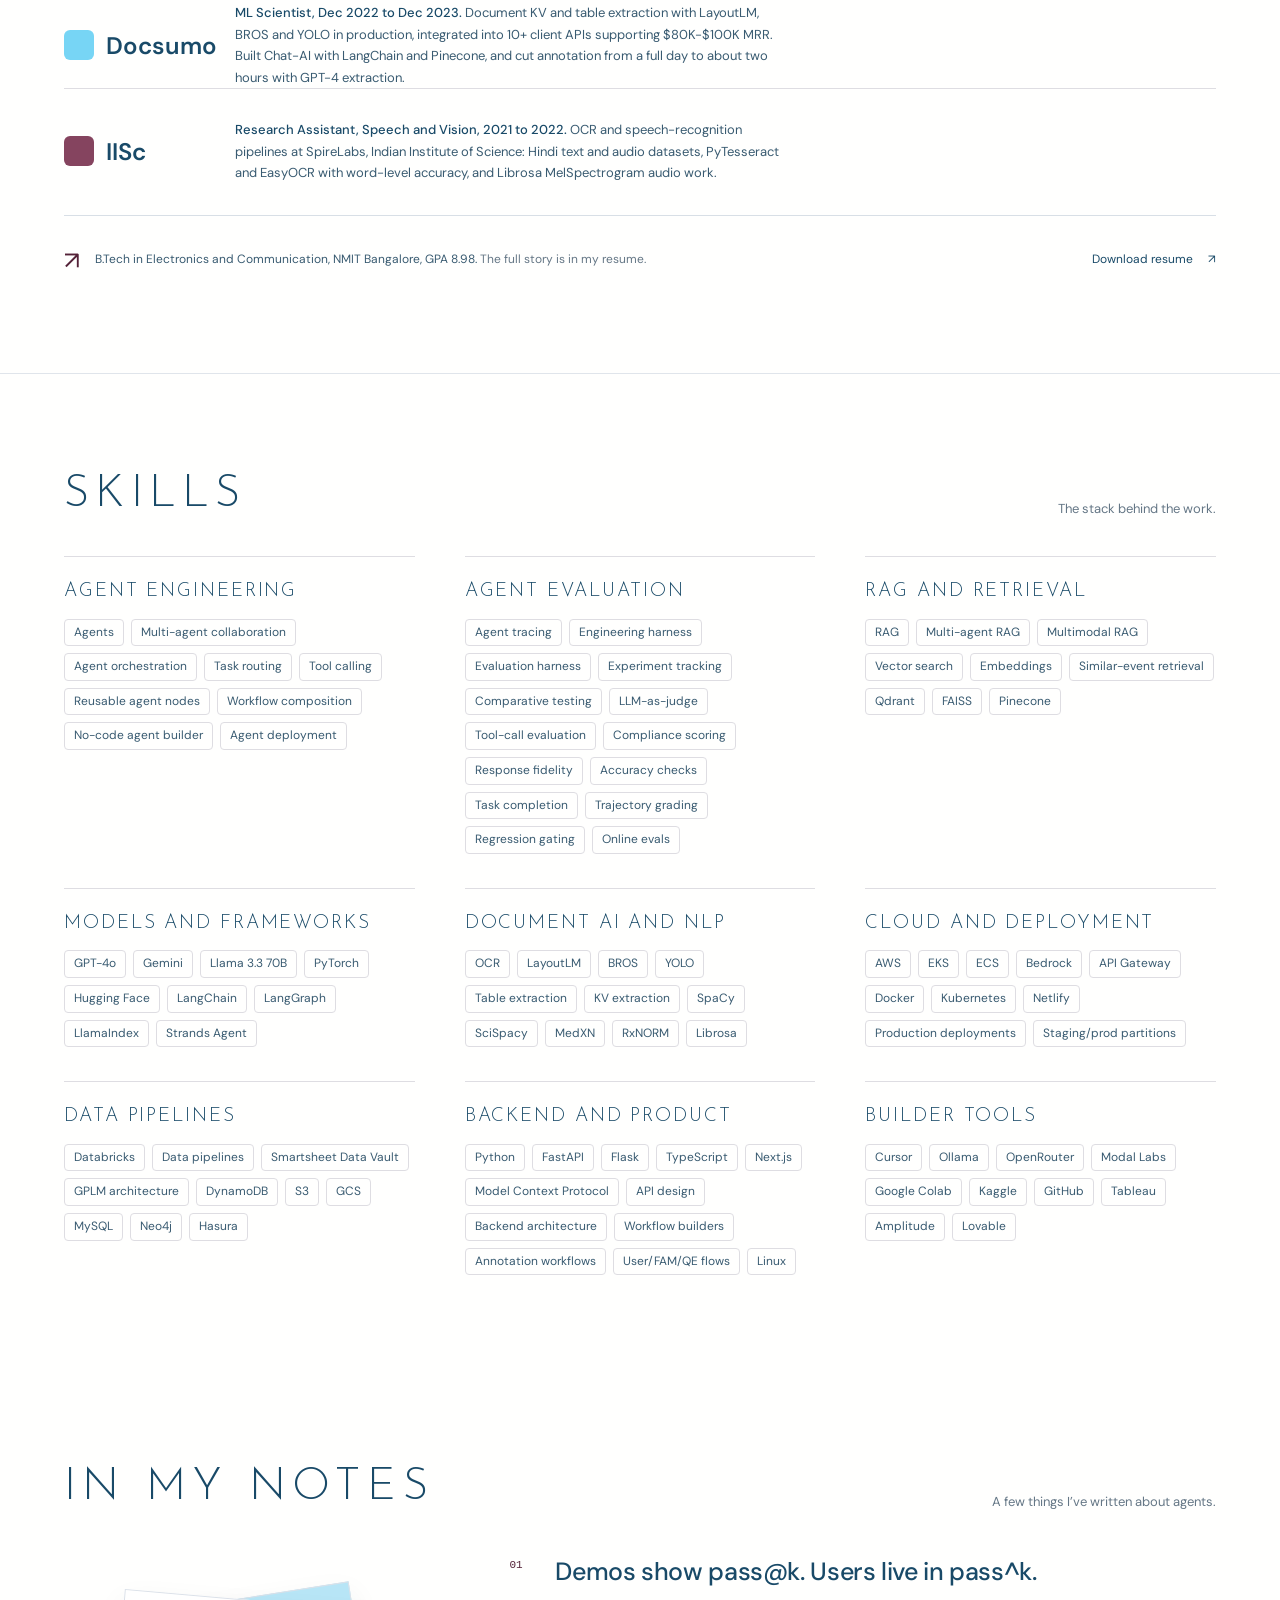
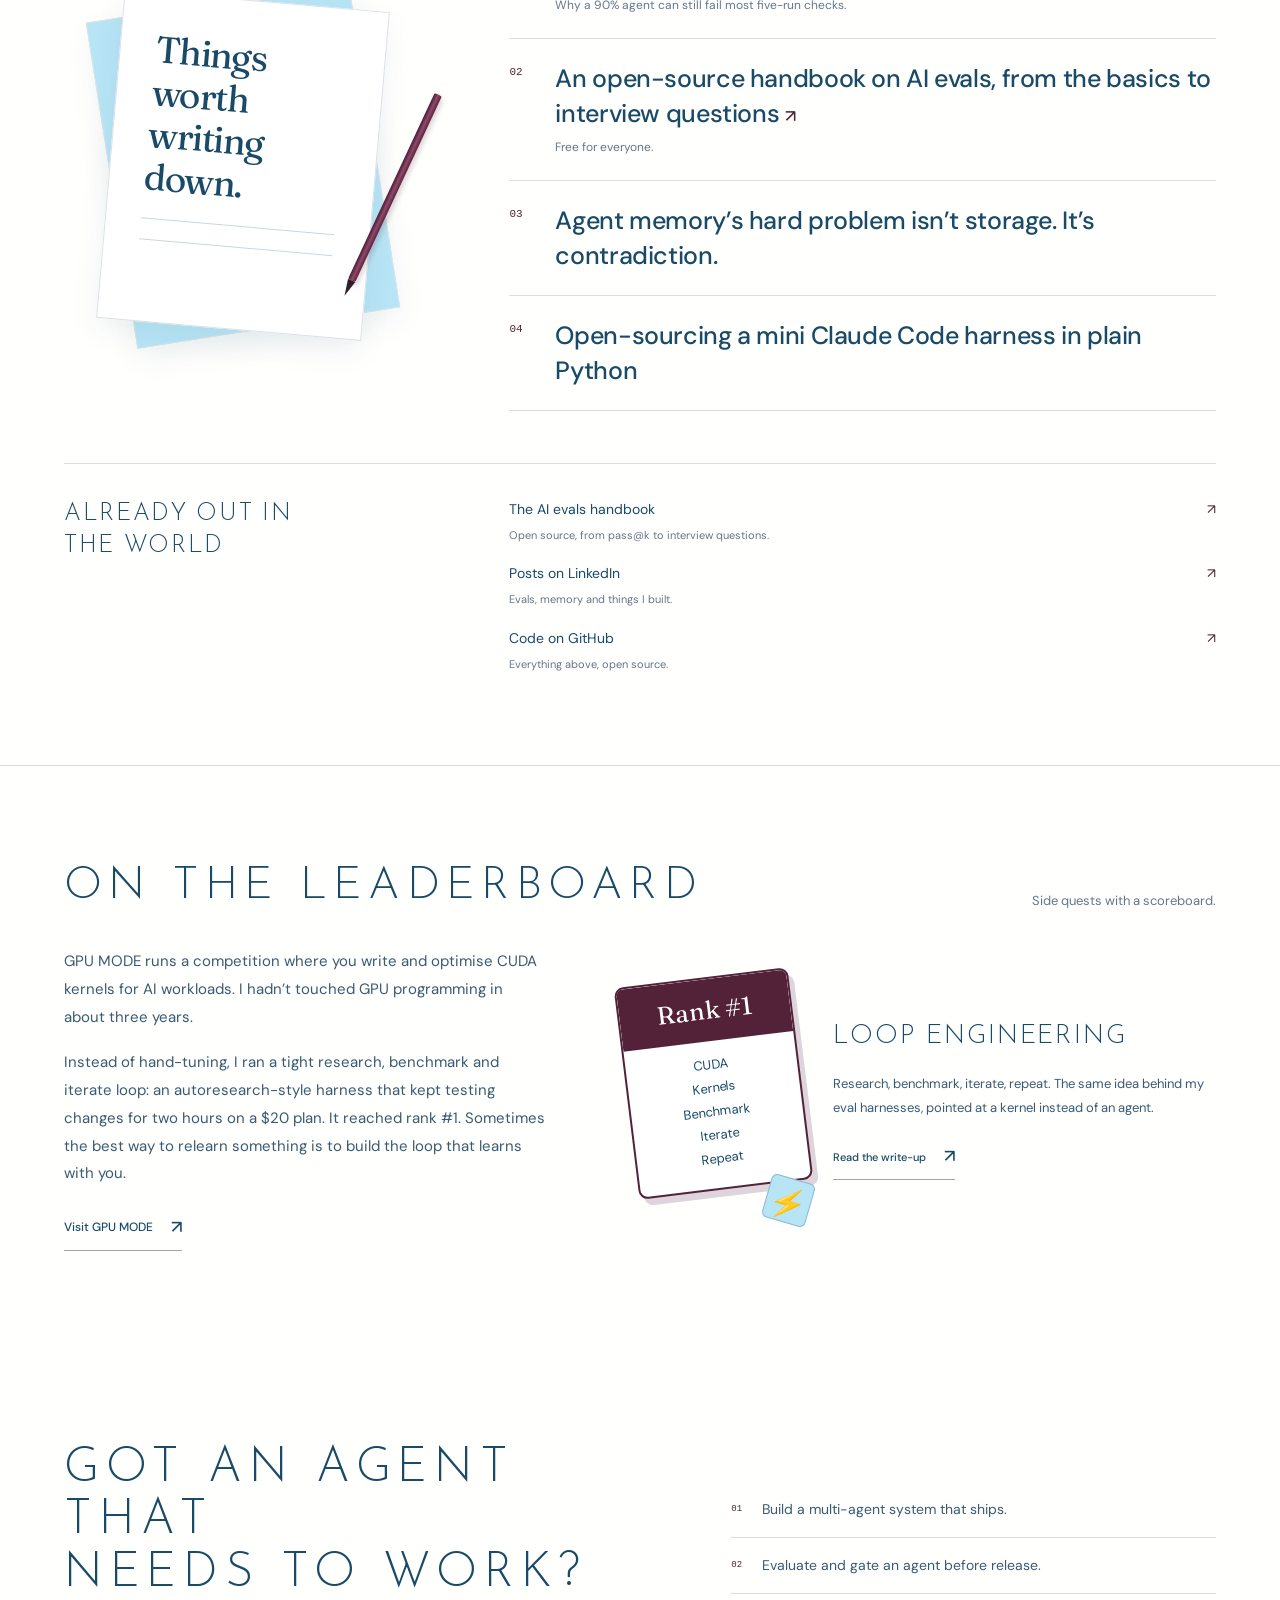
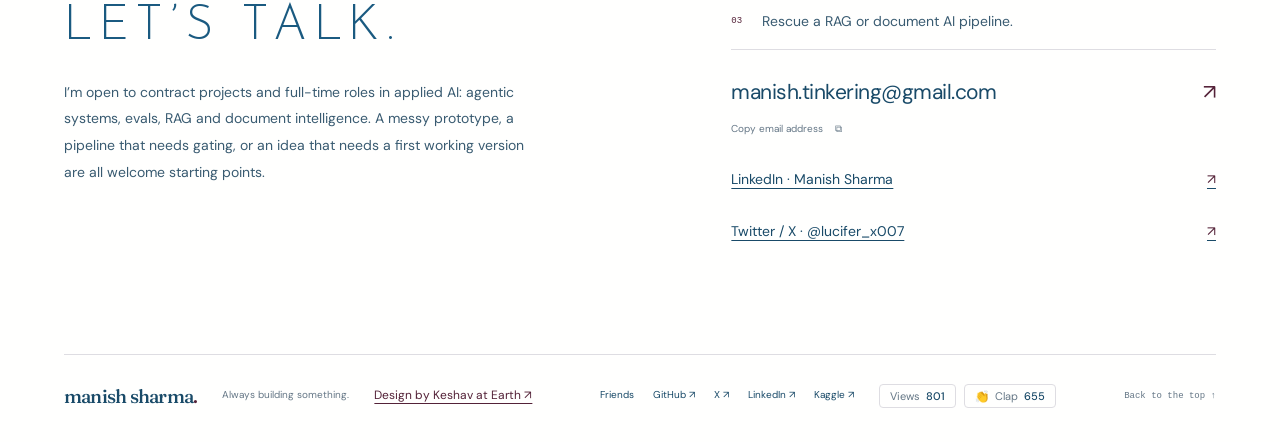
==== commit 35ed7b98: "Show Decision Head Lab first, Notch Island second" ====
--- a/index.html
+++ b/index.html
@@ -205,6 +205,55 @@
           aria-live="polite"
         ></p>
         <div class="project-grid">
+          <article class="project-card project-card-wide" id="decision-head-lab" data-category="tools">
+            <a
+              class="project-collage collage-ossean"
+              href="images/decision-lab-network.jpg"
+              data-gallery="decisionlab"
+              aria-label="View Decision Head Lab screenshots"
+              ><img
+                class="screen-main"
+                src="images/decision-lab-network.jpg"
+                width="1600"
+                height="900"
+                loading="lazy"
+                alt="Decision Head Lab: 20 hidden neurons wired to a 6-word LM head, with each output's score and softmax probability. bug wins at 99.2%."
+              /><img
+                class="screen-detail"
+                src="images/decision-lab-shapes.jpg"
+                width="1600"
+                height="900"
+                loading="lazy"
+                alt="Three decision heads on the same hidden vector: a yes/no head at 99%, a pick-one head choosing bug, and an ordered urgency score of 2.83 out of 3."
+              /><span class="image-open" aria-hidden="true"
+                >View images ↗</span
+              ></a
+            >
+            <h3>
+              <a
+                href="https://claude.ai/artifact/AoekpTPBYJNRfPM2LVLySg"
+                target="_blank"
+                rel="noopener noreferrer"
+                >Decision Head Lab <span aria-hidden="true">↗</span></a
+              >
+            </h3>
+            <div class="project-story"><p>Everyone talks about decision models, but few people can say what changes under the hood. It’s one matrix. An LLM’s last layer scores every word in the vocabulary, and a decision model swaps that layer for one with a row per option. I built this lab to make that visible.</p><p>A toy model with 20 neurons shows every weight. You can swap the LM head for a random, copied or trained decision head, drag a neuron to see how little one number matters, and press Play to watch 60 weights learn the task. The same hidden vector then drives a yes/no head, a pick-one head and an ordered score head, with the JSON each one returns.</p></div>
+            <div class="project-links">
+              <a
+              class="text-link project-link"
+              href="https://claude.ai/artifact/AoekpTPBYJNRfPM2LVLySg"
+              target="_blank"
+              rel="noopener noreferrer"
+              >Try the lab <span aria-hidden="true">↗</span></a
+            ><a
+              class="text-link project-link"
+              href="https://x.com/lucifer_x007/status/2122341361395597546"
+              target="_blank"
+              rel="noopener noreferrer"
+              >Read the thread <span aria-hidden="true">↗</span></a
+            >
+            </div>
+          </article>
           <article class="project-card project-card-wide" id="notch-island" data-category="tools">
             <a
               class="project-collage collage-ossean"
@@ -251,55 +300,6 @@
               target="_blank"
               rel="noopener noreferrer"
               >Watch the demo <span aria-hidden="true">↗</span></a
-            >
-            </div>
-          </article>
-          <article class="project-card project-card-wide" id="decision-head-lab" data-category="tools">
-            <a
-              class="project-collage collage-ossean"
-              href="images/decision-lab-network.jpg"
-              data-gallery="decisionlab"
-              aria-label="View Decision Head Lab screenshots"
-              ><img
-                class="screen-main"
-                src="images/decision-lab-network.jpg"
-                width="1600"
-                height="900"
-                loading="lazy"
-                alt="Decision Head Lab: 20 hidden neurons wired to a 6-word LM head, with each output's score and softmax probability. bug wins at 99.2%."
-              /><img
-                class="screen-detail"
-                src="images/decision-lab-shapes.jpg"
-                width="1600"
-                height="900"
-                loading="lazy"
-                alt="Three decision heads on the same hidden vector: a yes/no head at 99%, a pick-one head choosing bug, and an ordered urgency score of 2.83 out of 3."
-              /><span class="image-open" aria-hidden="true"
-                >View images ↗</span
-              ></a
-            >
-            <h3>
-              <a
-                href="https://claude.ai/artifact/AoekpTPBYJNRfPM2LVLySg"
-                target="_blank"
-                rel="noopener noreferrer"
-                >Decision Head Lab <span aria-hidden="true">↗</span></a
-              >
-            </h3>
-            <div class="project-story"><p>Everyone talks about decision models, but few people can say what changes under the hood. It’s one matrix. An LLM’s last layer scores every word in the vocabulary, and a decision model swaps that layer for one with a row per option. I built this lab to make that visible.</p><p>A toy model with 20 neurons shows every weight. You can swap the LM head for a random, copied or trained decision head, drag a neuron to see how little one number matters, and press Play to watch 60 weights learn the task. The same hidden vector then drives a yes/no head, a pick-one head and an ordered score head, with the JSON each one returns.</p></div>
-            <div class="project-links">
-              <a
-              class="text-link project-link"
-              href="https://claude.ai/artifact/AoekpTPBYJNRfPM2LVLySg"
-              target="_blank"
-              rel="noopener noreferrer"
-              >Try the lab <span aria-hidden="true">↗</span></a
-            ><a
-              class="text-link project-link"
-              href="https://x.com/lucifer_x007/status/2122341361395597546"
-              target="_blank"
-              rel="noopener noreferrer"
-              >Read the thread <span aria-hidden="true">↗</span></a
             >
             </div>
           </article>
